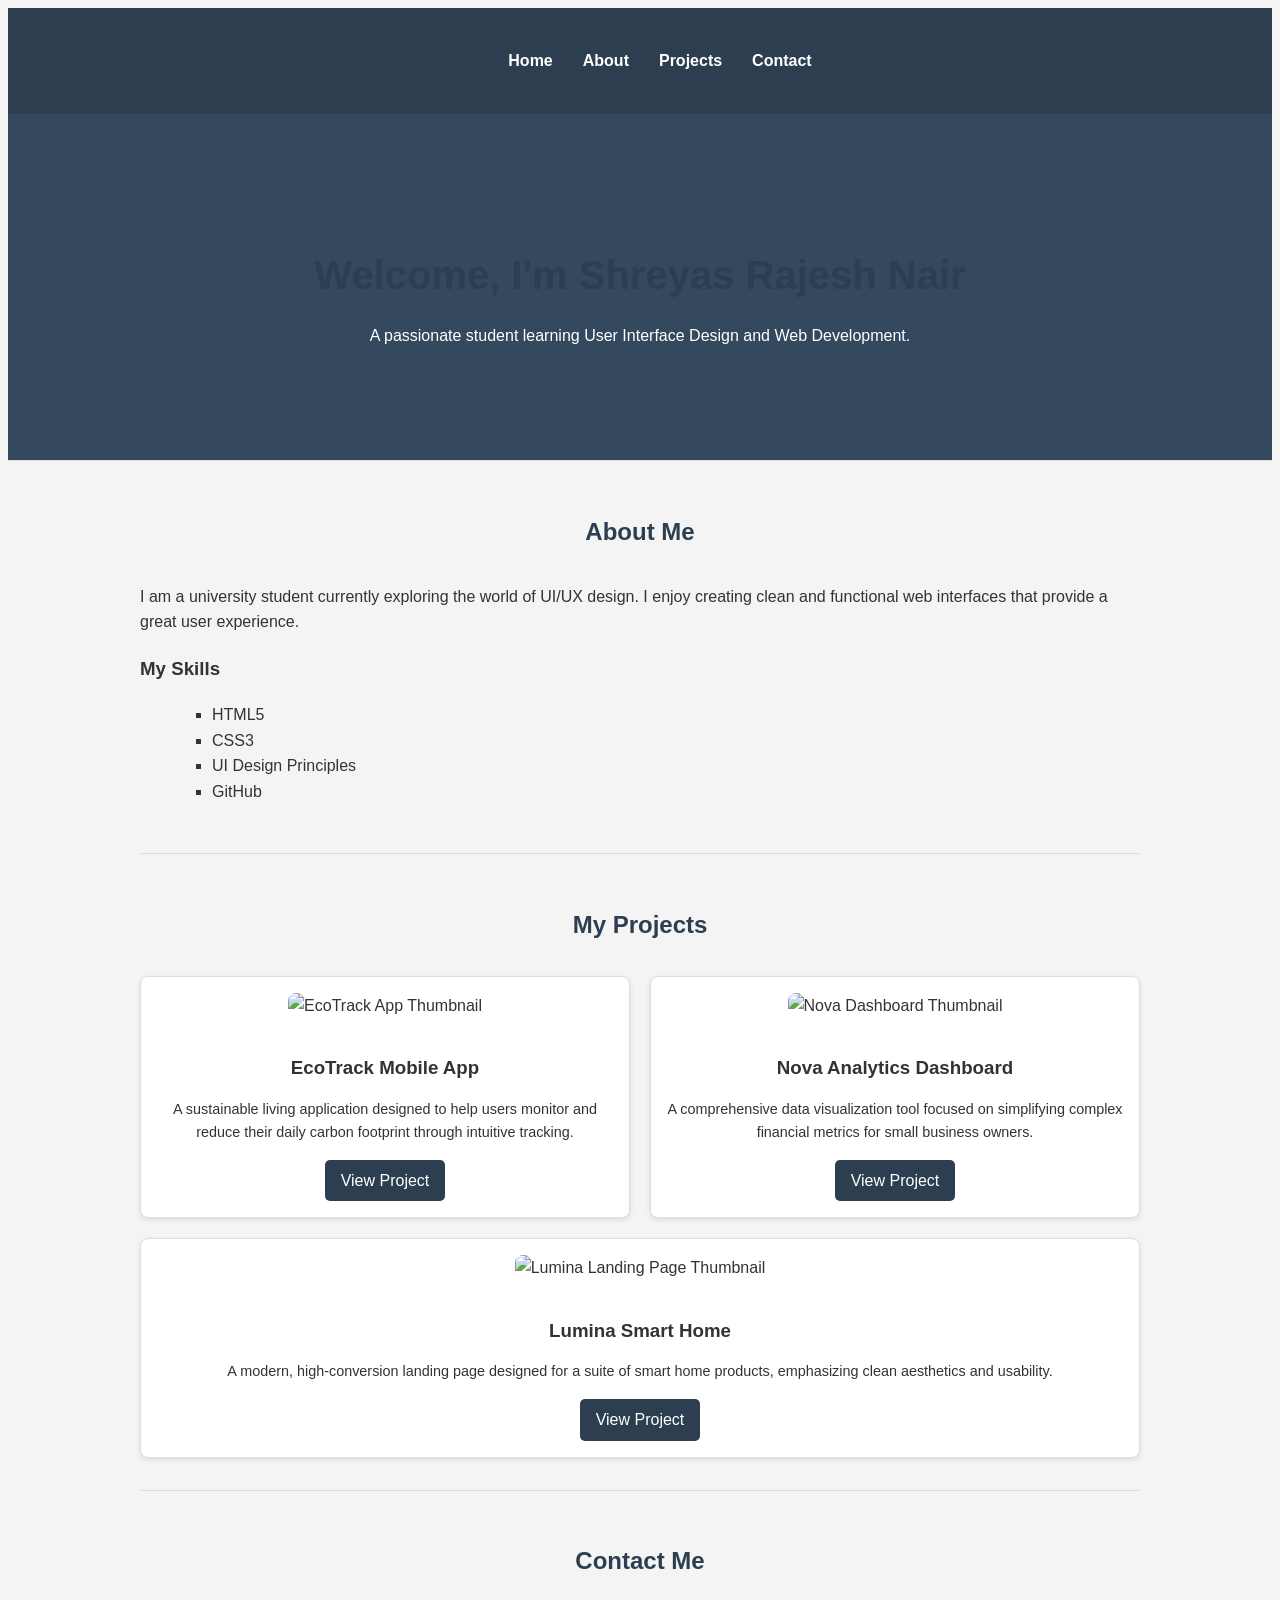
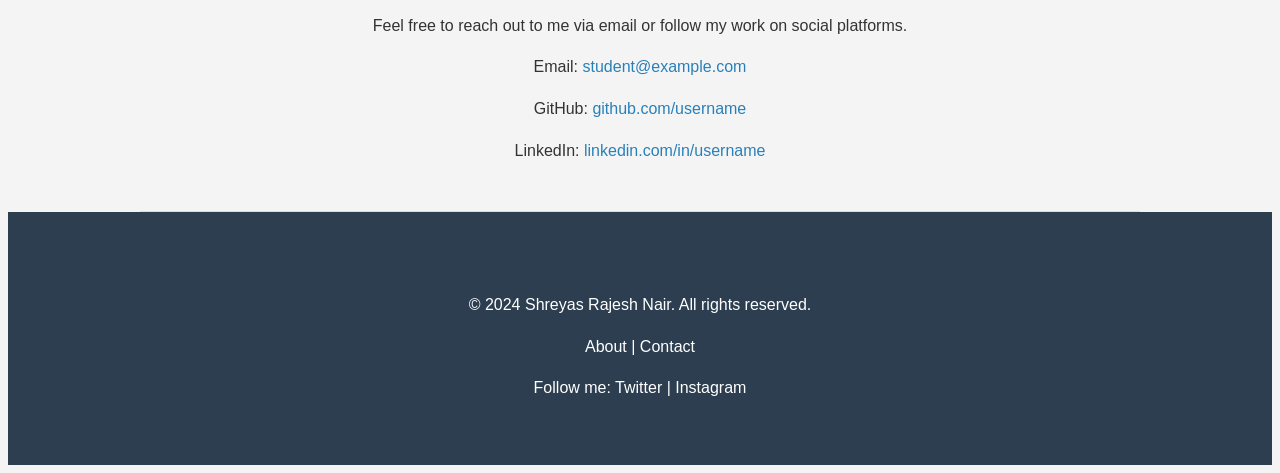
==== index.html @ 53d5df0e "Add files via upload" ====
<!DOCTYPE html>
<html lang="en">
<head>
    <meta charset="UTF-8">
    <meta name="viewport" content="width=device-width, initial-scale=1.0">
    <title>Student Portfolio | UI Design Project</title>
    <link rel="stylesheet" href="style.css">
</head>
<body>

    <header>
        <nav>
            <ul>
                <li><a href="#home">Home</a></li>
                <li><a href="#about">About</a></li>
                <li><a href="#projects">Projects</a></li>
                <li><a href="#contact">Contact</a></li>
            </ul>
        </nav>
    </header>

    <main>
        <section id="home" class="hero">
            <div class="container">
                <h2>Welcome, I'm Shreyas Rajesh Nair</h2>
                <p>A passionate student learning User Interface Design and Web Development.</p>
            </div>
        </section>

        <section id="about" class="container">
            <h2>About Me</h2>
            <p>I am a university student currently exploring the world of UI/UX design. I enjoy creating clean and functional web interfaces that provide a great user experience.</p>
            
            <h3>My Skills</h3>
            <ul class="skills-list">
                <li>HTML5</li>
                <li>CSS3</li>
                <li>UI Design Principles</li>
                <li>GitHub</li>
            </ul>
        </section>

        <section id="projects" class="container">
            <h2>My Projects</h2>
            <div class="projects-grid">
                <article class="project-card">
                    <img src="https://via.placeholder.com/300x200" alt="EcoTrack App Thumbnail" class="project-img">
                    <h3>EcoTrack Mobile App</h3>
                    <p>A sustainable living application designed to help users monitor and reduce their daily carbon footprint through intuitive tracking.</p>
                    <a href="#" class="btn">View Project</a>
                </article>

                <article class="project-card">
                    <img src="https://via.placeholder.com/300x200" alt="Nova Dashboard Thumbnail" class="project-img">
                    <h3>Nova Analytics Dashboard</h3>
                    <p>A comprehensive data visualization tool focused on simplifying complex financial metrics for small business owners.</p>
                    <a href="#" class="btn">View Project</a>
                </article>

                <article class="project-card">
                    <img src="https://via.placeholder.com/300x200" alt="Lumina Landing Page Thumbnail" class="project-img">
                    <h3>Lumina Smart Home</h3>
                    <p>A modern, high-conversion landing page designed for a suite of smart home products, emphasizing clean aesthetics and usability.</p>
                    <a href="#" class="btn">View Project</a>
                </article>
            </div>
        </section>

        <section id="contact" class="container">
            <h2>Contact Me</h2>
            <div class="contact-content">
                <p>Feel free to reach out to me via email or follow my work on social platforms.</p>
                <div class="contact-info">
                    <p>Email: <a href="mailto:student@example.com">student@example.com</a></p>
                    <p>GitHub: <a href="https://github.com" target="_blank">github.com/username</a></p>
                    <p>LinkedIn: <a href="https://linkedin.com" target="_blank">linkedin.com/in/username</a></p>
                </div>
            </div>
        </section>
    </main>

    <footer>
        <div class="container">
            <p>&copy; 2024 Shreyas Rajesh Nair. All rights reserved.</p>
            <div class="footer-links">
                <a href="#about">About</a> | 
                <a href="#contact">Contact</a>
            </div>
            <div>
                <span>Follow me: Twitter | Instagram </span>
            </div>
        </div>
    </footer>

</body>
</html>
---- style.css ----
body {
    font-family: 'Segoe UI', Tahoma, Geneva, Verdana, sans-serif;
    line-height: 1.6;
    color: #333;
    background-color: #f4f4f4;
}

.container {
    width: 90%;
    max-width: 1000px;
    margin: 0 auto;
    padding: 2rem 0;
}

header {
    background-color: #2c3e50;
    color: #fff;
    padding: 1.5rem 0;
    text-align: center;
}

nav ul {
    list-style: none;
    display: flex;
    justify-content: center;
}

nav ul li {
    margin: 0 15px;
}

nav ul li a {
    color: #fff;
    text-decoration: none;
    font-weight: bold;
}

nav ul li a:hover {
    text-decoration: underline;
}

.hero {
    background-color: #34495e;
    color: #fff;
    text-align: center;
    padding: 4rem 0;
}

.hero h2 {
    font-size: 2.5rem;
    margin-bottom: 1rem;
}


section {
    padding: 3rem 0;
    border-bottom: 1px solid #ddd;
}

section h2 {
    text-align: center;
    margin-bottom: 2rem;
    color: #2c3e50;
}

.skills-list {
    list-style: square;
    margin-left: 2rem;
}

.projects-grid {
    display: flex;
    flex-wrap: wrap;
    gap: 20px;
    justify-content: space-around;
}

.project-card {
    background-color: #fff;
    border: 1px solid #ddd;
    border-radius: 8px;
    padding: 1rem;
    flex: 1 1 300px;
    box-shadow: 0 2px 5px rgba(0,0,0,0.1);
    text-align: center;
}

.project-img {
    width: 100%;
    height: auto;
    border-radius: 8px;
    margin-bottom: 1rem;
}

.project-card h3 {
    margin-bottom: 0.5rem;
}

.project-card p {
    font-size: 0.9rem;
    margin-bottom: 1rem;
}


.btn {
    display: inline-block;
    padding: 0.5rem 1rem;
    background-color: #2c3e50;
    color: #fff;
    text-decoration: none;
    border-radius: 5px;
}

.btn:hover {
    background-color: #1a252f;
}

.contact-content {
    text-align: center;
    max-width: 600px;
    margin: 0 auto;
}

.contact-info a {
    color: #2980b9;
    text-decoration: none;
}

footer {
    background-color: #2c3e50;
    color: #fff;
    text-align: center;
    padding: 2rem 0;
}

.footer-links {
    margin: 1rem 0;
}

.footer-links a {
    color: #fff;
    text-decoration: none;
}

@media (max-width: 768px) {
    nav ul {
        flex-direction: column;
    }

    nav ul li {
        margin: 5px 0;
    }

    .project-card {
        flex: 1 1 100%;
    }

}
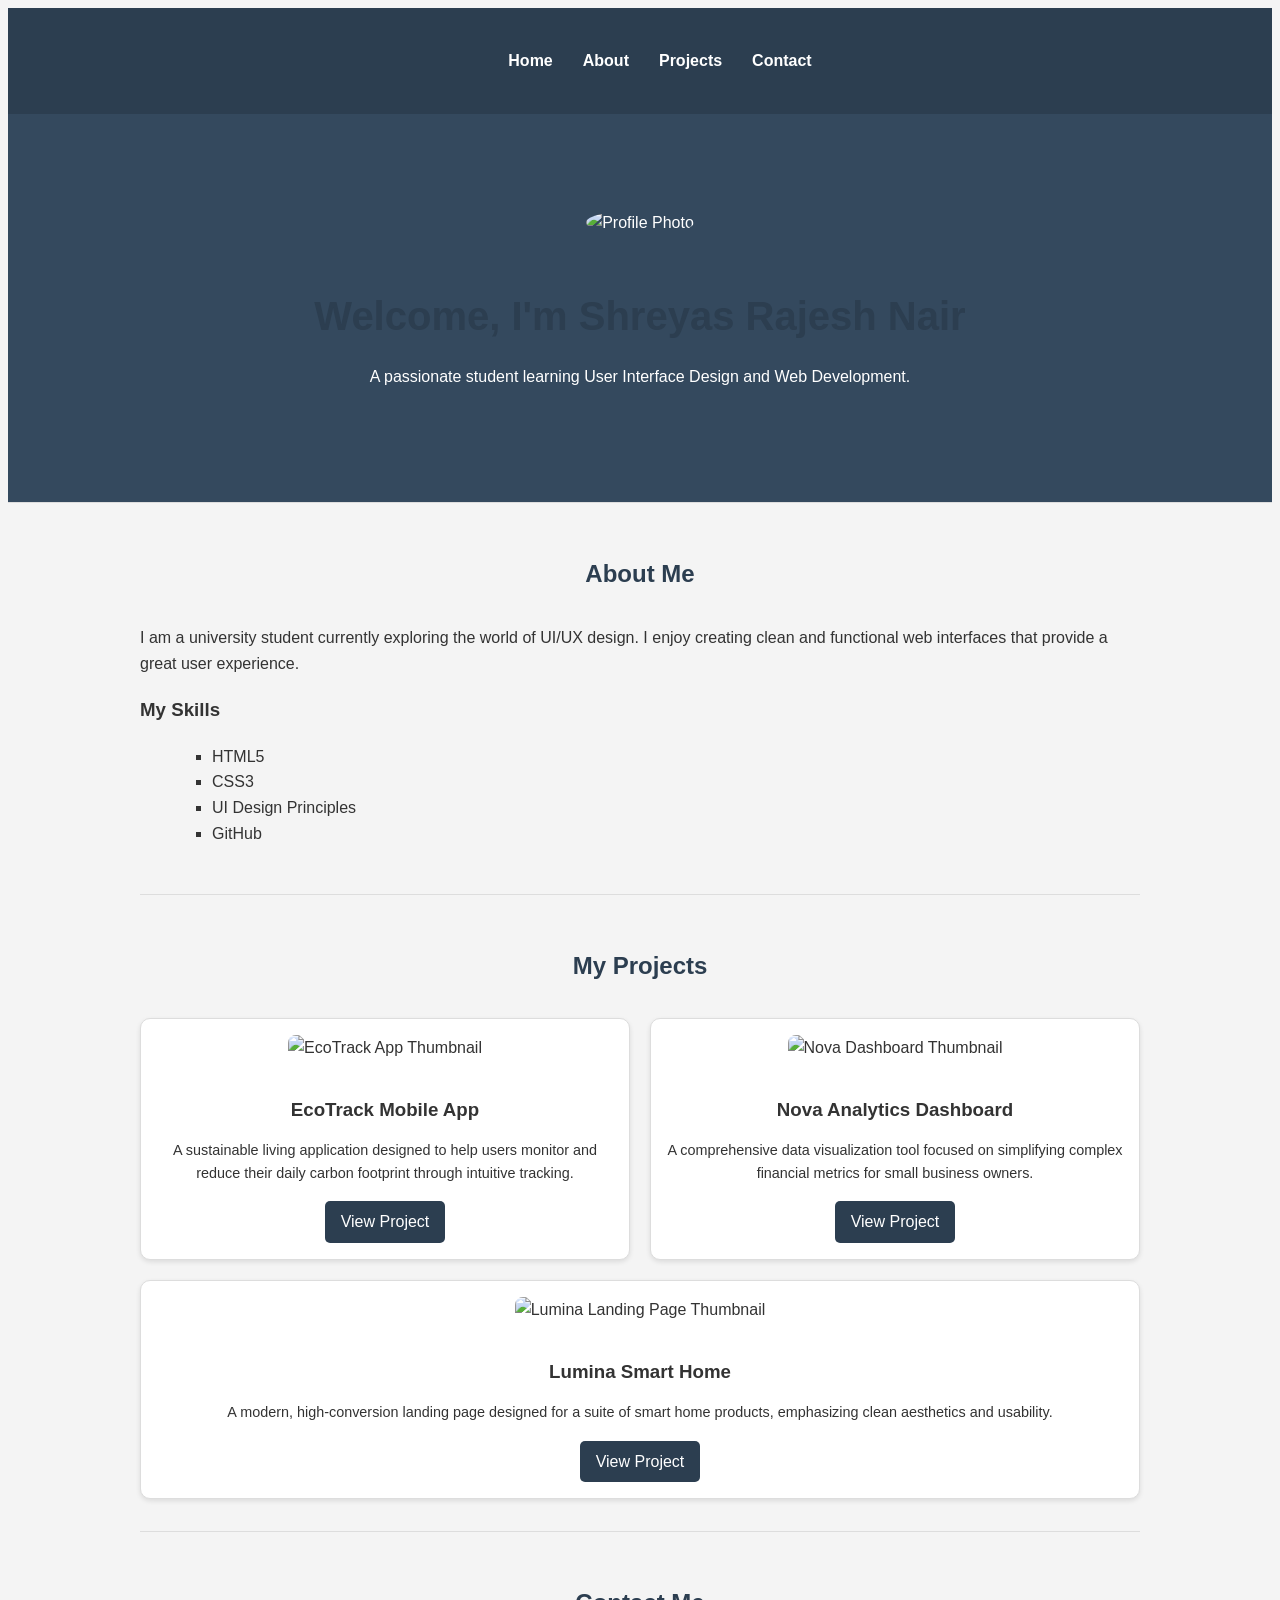
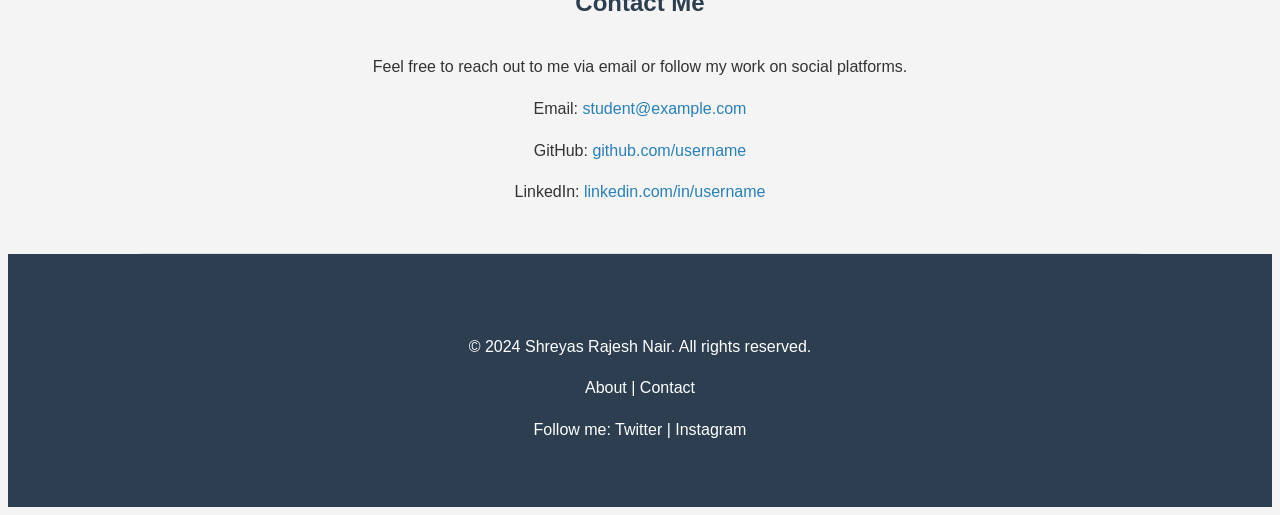
==== commit dd47061b: "Add files via upload" ====
--- a/index.html
+++ b/index.html
@@ -22,6 +22,7 @@
     <main>
         <section id="home" class="hero">
             <div class="container">
+                <img src="Resource/profile.png" alt="Profile Photo" class="profile-img">
                 <h2>Welcome, I'm Shreyas Rajesh Nair</h2>
                 <p>A passionate student learning User Interface Design and Web Development.</p>
             </div>
@@ -44,24 +45,24 @@
             <h2>My Projects</h2>
             <div class="projects-grid">
                 <article class="project-card">
-                    <img src="https://via.placeholder.com/300x200" alt="EcoTrack App Thumbnail" class="project-img">
+                    <img src="Resource/EcoTrack.png" alt="EcoTrack App Thumbnail" class="project-img">
                     <h3>EcoTrack Mobile App</h3>
                     <p>A sustainable living application designed to help users monitor and reduce their daily carbon footprint through intuitive tracking.</p>
-                    <a href="#" class="btn">View Project</a>
+                    <a href="ecotrack.html" class="btn">View Project</a>
                 </article>
 
                 <article class="project-card">
-                    <img src="https://via.placeholder.com/300x200" alt="Nova Dashboard Thumbnail" class="project-img">
+                    <img src="Resource/Nova.png" alt="Nova Dashboard Thumbnail" class="project-img">
                     <h3>Nova Analytics Dashboard</h3>
                     <p>A comprehensive data visualization tool focused on simplifying complex financial metrics for small business owners.</p>
-                    <a href="#" class="btn">View Project</a>
+                    <a href="nova.html" class="btn">View Project</a>
                 </article>
 
                 <article class="project-card">
-                    <img src="https://via.placeholder.com/300x200" alt="Lumina Landing Page Thumbnail" class="project-img">
+                    <img src="Resource/Lumina.png" alt="Lumina Landing Page Thumbnail" class="project-img">
                     <h3>Lumina Smart Home</h3>
                     <p>A modern, high-conversion landing page designed for a suite of smart home products, emphasizing clean aesthetics and usability.</p>
-                    <a href="#" class="btn">View Project</a>
+                    <a href="lumina.html" class="btn">View Project</a>
                 </article>
             </div>
         </section>
--- a/style.css
+++ b/style.css
@@ -17,6 +17,17 @@
     color: #fff;
     padding: 1.5rem 0;
     text-align: center;
+    position: sticky;
+    top: 0;
+    z-index: 1000;
+}
+
+.profile-img {
+    width: 120px;
+    height: 120px;
+    object-fit: cover;
+    border-radius: 50%;
+    margin-bottom: 1rem;
 }
 
 nav ul {
@@ -78,16 +89,23 @@
 .project-card {
     background-color: #fff;
     border: 1px solid #ddd;
-    border-radius: 8px;
+    border-radius: 10px;
     padding: 1rem;
     flex: 1 1 300px;
     box-shadow: 0 2px 5px rgba(0,0,0,0.1);
     text-align: center;
+    transition: transform 0.3s ease;
+}
+
+.project-card:hover {
+    transform: translateY(-5px);
 }
 
 .project-img {
     width: 100%;
-    height: auto;
+    max-height: 200px;
+    object-fit: contain;
+    background-color: #fff;
     border-radius: 8px;
     margin-bottom: 1rem;
 }
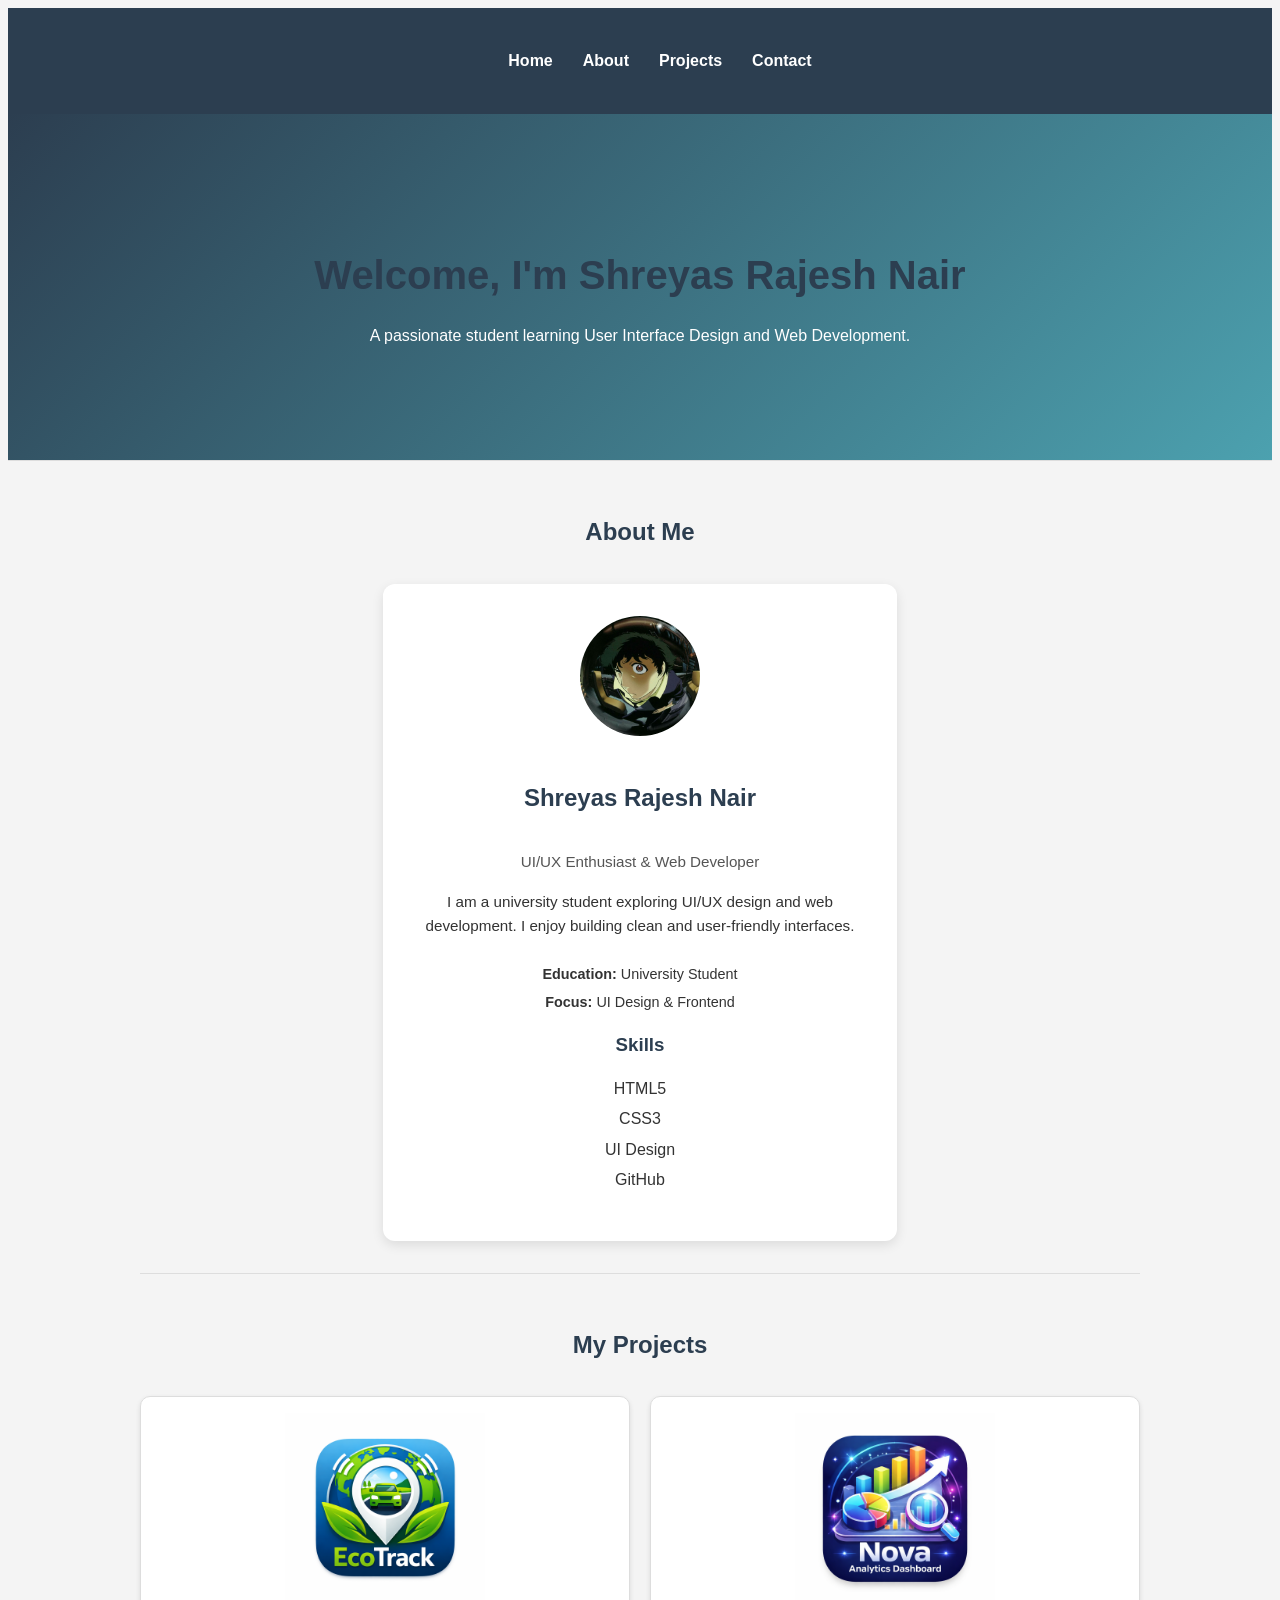
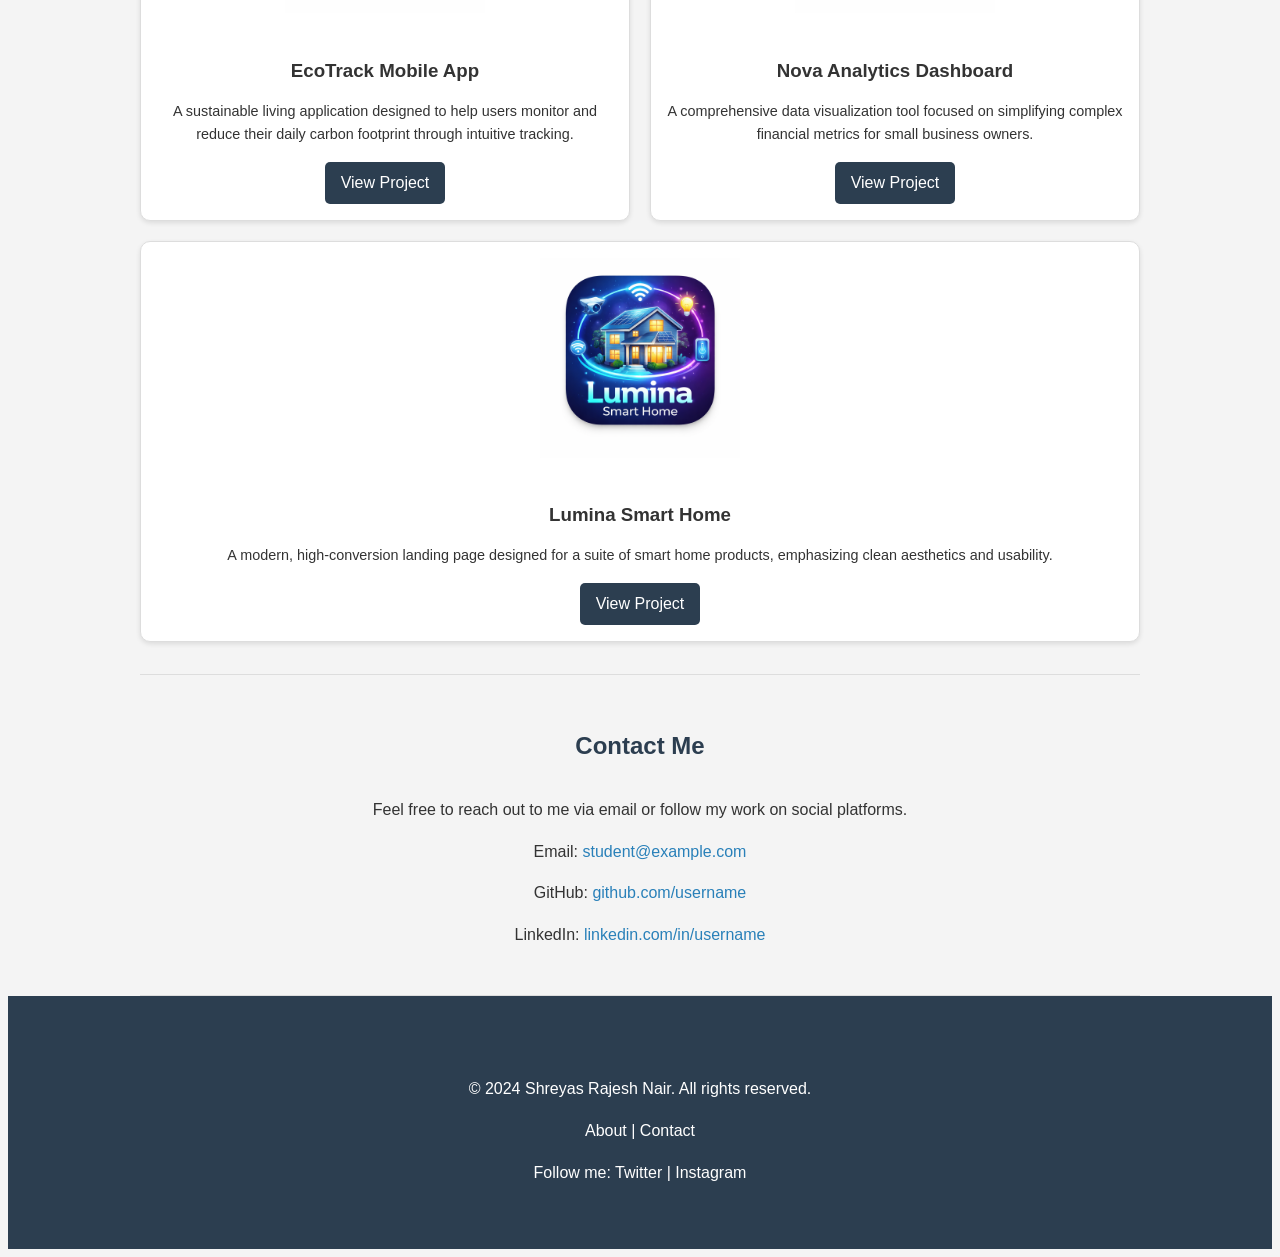
==== commit db846463: "commit" ====
--- a/index.html
+++ b/index.html
@@ -22,7 +22,6 @@
     <main>
         <section id="home" class="hero">
             <div class="container">
-                <img src="Resource/profile.png" alt="Profile Photo" class="profile-img">
                 <h2>Welcome, I'm Shreyas Rajesh Nair</h2>
                 <p>A passionate student learning User Interface Design and Web Development.</p>
             </div>
@@ -30,35 +29,50 @@
 
         <section id="about" class="container">
             <h2>About Me</h2>
-            <p>I am a university student currently exploring the world of UI/UX design. I enjoy creating clean and functional web interfaces that provide a great user experience.</p>
-            
-            <h3>My Skills</h3>
-            <ul class="skills-list">
-                <li>HTML5</li>
-                <li>CSS3</li>
-                <li>UI Design Principles</li>
-                <li>GitHub</li>
-            </ul>
+            <div class="about-card fade-in">
+                <img src="Resource/profile.png" class="profile-img" alt="Profile Photo">
+
+                <h2>Shreyas Rajesh Nair</h2>
+                <p class="about-role">UI/UX Enthusiast & Web Developer</p>
+
+                <p class="about-desc">
+                    I am a university student exploring UI/UX design and web development. 
+                    I enjoy building clean and user-friendly interfaces.
+                </p>
+
+                <div class="about-info">
+                    <p><strong>Education:</strong> University Student</p>
+                    <p><strong>Focus:</strong> UI Design & Frontend</p>
+                </div>
+
+                <h3>Skills</h3>
+                <ul class="skills-list">
+                    <li>HTML5</li>
+                    <li>CSS3</li>
+                    <li>UI Design</li>
+                    <li>GitHub</li>
+                </ul>
+            </div>
         </section>
 
         <section id="projects" class="container">
             <h2>My Projects</h2>
             <div class="projects-grid">
-                <article class="project-card">
+                <article class="project-card fade-in fade-delay-1">
                     <img src="Resource/EcoTrack.png" alt="EcoTrack App Thumbnail" class="project-img">
                     <h3>EcoTrack Mobile App</h3>
                     <p>A sustainable living application designed to help users monitor and reduce their daily carbon footprint through intuitive tracking.</p>
                     <a href="ecotrack.html" class="btn">View Project</a>
                 </article>
 
-                <article class="project-card">
+                <article class="project-card fade-in fade-delay-2">
                     <img src="Resource/Nova.png" alt="Nova Dashboard Thumbnail" class="project-img">
                     <h3>Nova Analytics Dashboard</h3>
                     <p>A comprehensive data visualization tool focused on simplifying complex financial metrics for small business owners.</p>
                     <a href="nova.html" class="btn">View Project</a>
                 </article>
 
-                <article class="project-card">
+                <article class="project-card fade-in fade-delay-3">
                     <img src="Resource/Lumina.png" alt="Lumina Landing Page Thumbnail" class="project-img">
                     <h3>Lumina Smart Home</h3>
                     <p>A modern, high-conversion landing page designed for a suite of smart home products, emphasizing clean aesthetics and usability.</p>
--- a/style.css
+++ b/style.css
@@ -1,3 +1,7 @@
+html {
+    scroll-behavior: smooth;
+}
+
 body {
     font-family: 'Segoe UI', Tahoma, Geneva, Verdana, sans-serif;
     line-height: 1.6;
@@ -17,9 +21,56 @@
     color: #fff;
     padding: 1.5rem 0;
     text-align: center;
-    position: sticky;
-    top: 0;
     z-index: 1000;
+}
+
+.project-header {
+    text-align: center;
+    margin-bottom: 2rem;
+    background-color: #2c3e50;
+    color: #fff;
+    padding: 2rem 0;
+}
+
+.project-header .project-img {
+    width: 120px;
+    margin-bottom: 1rem;
+    max-height: none;
+    background: transparent;
+}
+
+.project-container {
+    max-width: 700px;
+    margin: 2rem auto;
+    background: #fff;
+    padding: 2rem;
+    border-radius: 12px;
+    box-shadow: 0 4px 12px rgba(0,0,0,0.08);
+    text-align: left;
+}
+
+.project-intro {
+    margin-bottom: 1.5rem;
+    font-size: 1.1rem;
+    font-weight: 500;
+}
+
+.project-section {
+    margin-bottom: 1.5rem;
+}
+
+.project-section h3 {
+    margin-bottom: 0.5rem;
+    border-bottom: 2px solid #f4f4f4;
+    padding-bottom: 5px;
+}
+
+.project-section ul {
+    padding-left: 20px;
+}
+
+.project-section li {
+    margin-bottom: 5px;
 }
 
 .profile-img {
@@ -51,7 +102,7 @@
 }
 
 .hero {
-    background-color: #34495e;
+    background: linear-gradient(135deg, #2c3e50, #4ca1af);
     color: #fff;
     text-align: center;
     padding: 4rem 0;
@@ -62,10 +113,45 @@
     margin-bottom: 1rem;
 }
 
+.about-card {
+    background: #fff;
+    padding: 2rem;
+    border-radius: 12px;
+    max-width: 450px;
+    margin: 0 auto;
+    text-align: center;
+    box-shadow: 0 4px 12px rgba(0,0,0,0.1);
+}
+
+.about-card .profile-img {
+    margin-bottom: 1rem;
+}
+
+.about-role {
+    color: #555;
+    margin-bottom: 1rem;
+    font-size: 0.95rem;
+}
+
+.about-desc {
+    font-size: 0.95rem;
+    margin-bottom: 1.5rem;
+}
+
+.about-info p {
+    margin: 5px 0;
+    font-size: 0.9rem;
+}
+
+.about-card h3 {
+    margin: 1rem 0 0.5rem;
+    color: #2c3e50;
+}
 
 section {
     padding: 3rem 0;
     border-bottom: 1px solid #ddd;
+    scroll-margin-top: 80px;
 }
 
 section h2 {
@@ -75,8 +161,12 @@
 }
 
 .skills-list {
-    list-style: square;
-    margin-left: 2rem;
+    list-style: none;
+    padding: 0;
+}
+
+.skills-list li {
+    margin: 5px 0;
 }
 
 .projects-grid {
@@ -101,6 +191,24 @@
     transform: translateY(-5px);
 }
 
+/* Animations */
+.fade-in {
+    opacity: 0;
+    transform: translateY(20px);
+    animation: fadeUp 0.6s ease forwards;
+}
+
+@keyframes fadeUp {
+    to {
+        opacity: 1;
+        transform: translateY(0);
+    }
+}
+
+.fade-delay-1 { animation-delay: 0.2s; }
+.fade-delay-2 { animation-delay: 0.4s; }
+.fade-delay-3 { animation-delay: 0.6s; }
+
 .project-img {
     width: 100%;
     max-height: 200px;
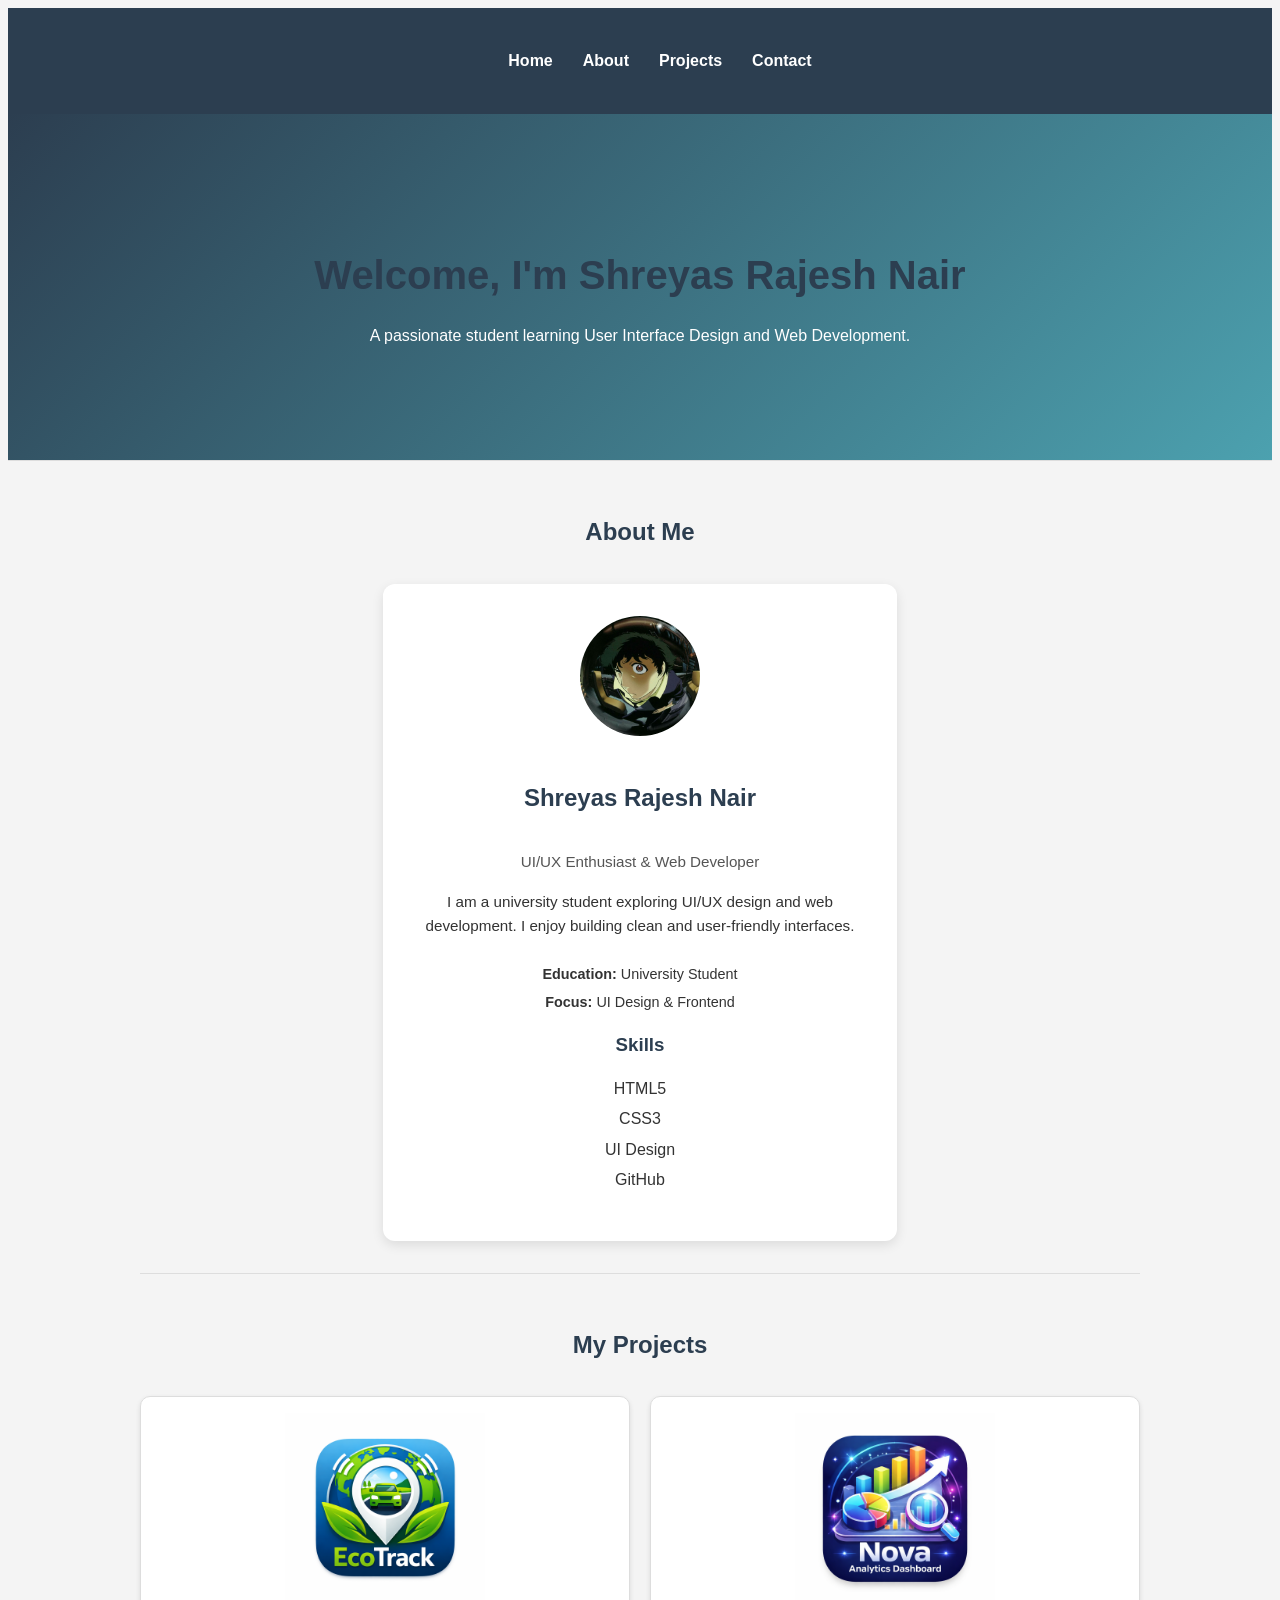
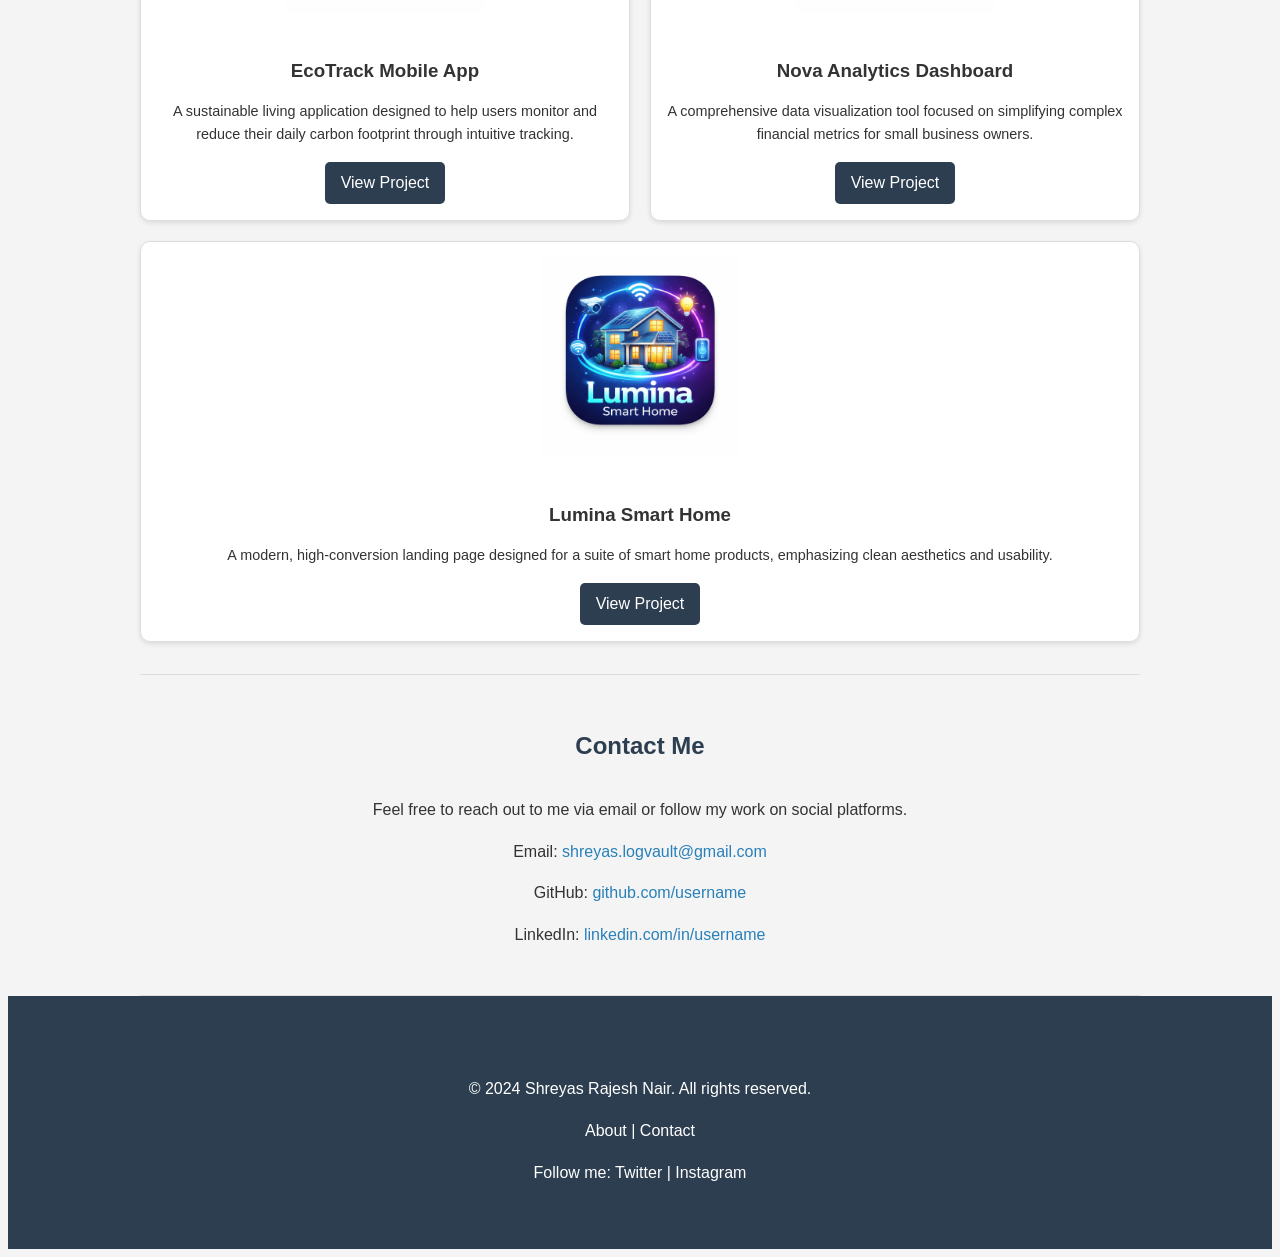
==== commit d442332d: "Add files via upload" ====
--- a/index.html
+++ b/index.html
@@ -86,7 +86,7 @@
             <div class="contact-content">
                 <p>Feel free to reach out to me via email or follow my work on social platforms.</p>
                 <div class="contact-info">
-                    <p>Email: <a href="mailto:student@example.com">student@example.com</a></p>
+                    <p>Email: <a href="mailto:student@example.com">shreyas.logvault@gmail.com</a></p>
                     <p>GitHub: <a href="https://github.com" target="_blank">github.com/username</a></p>
                     <p>LinkedIn: <a href="https://linkedin.com" target="_blank">linkedin.com/in/username</a></p>
                 </div>
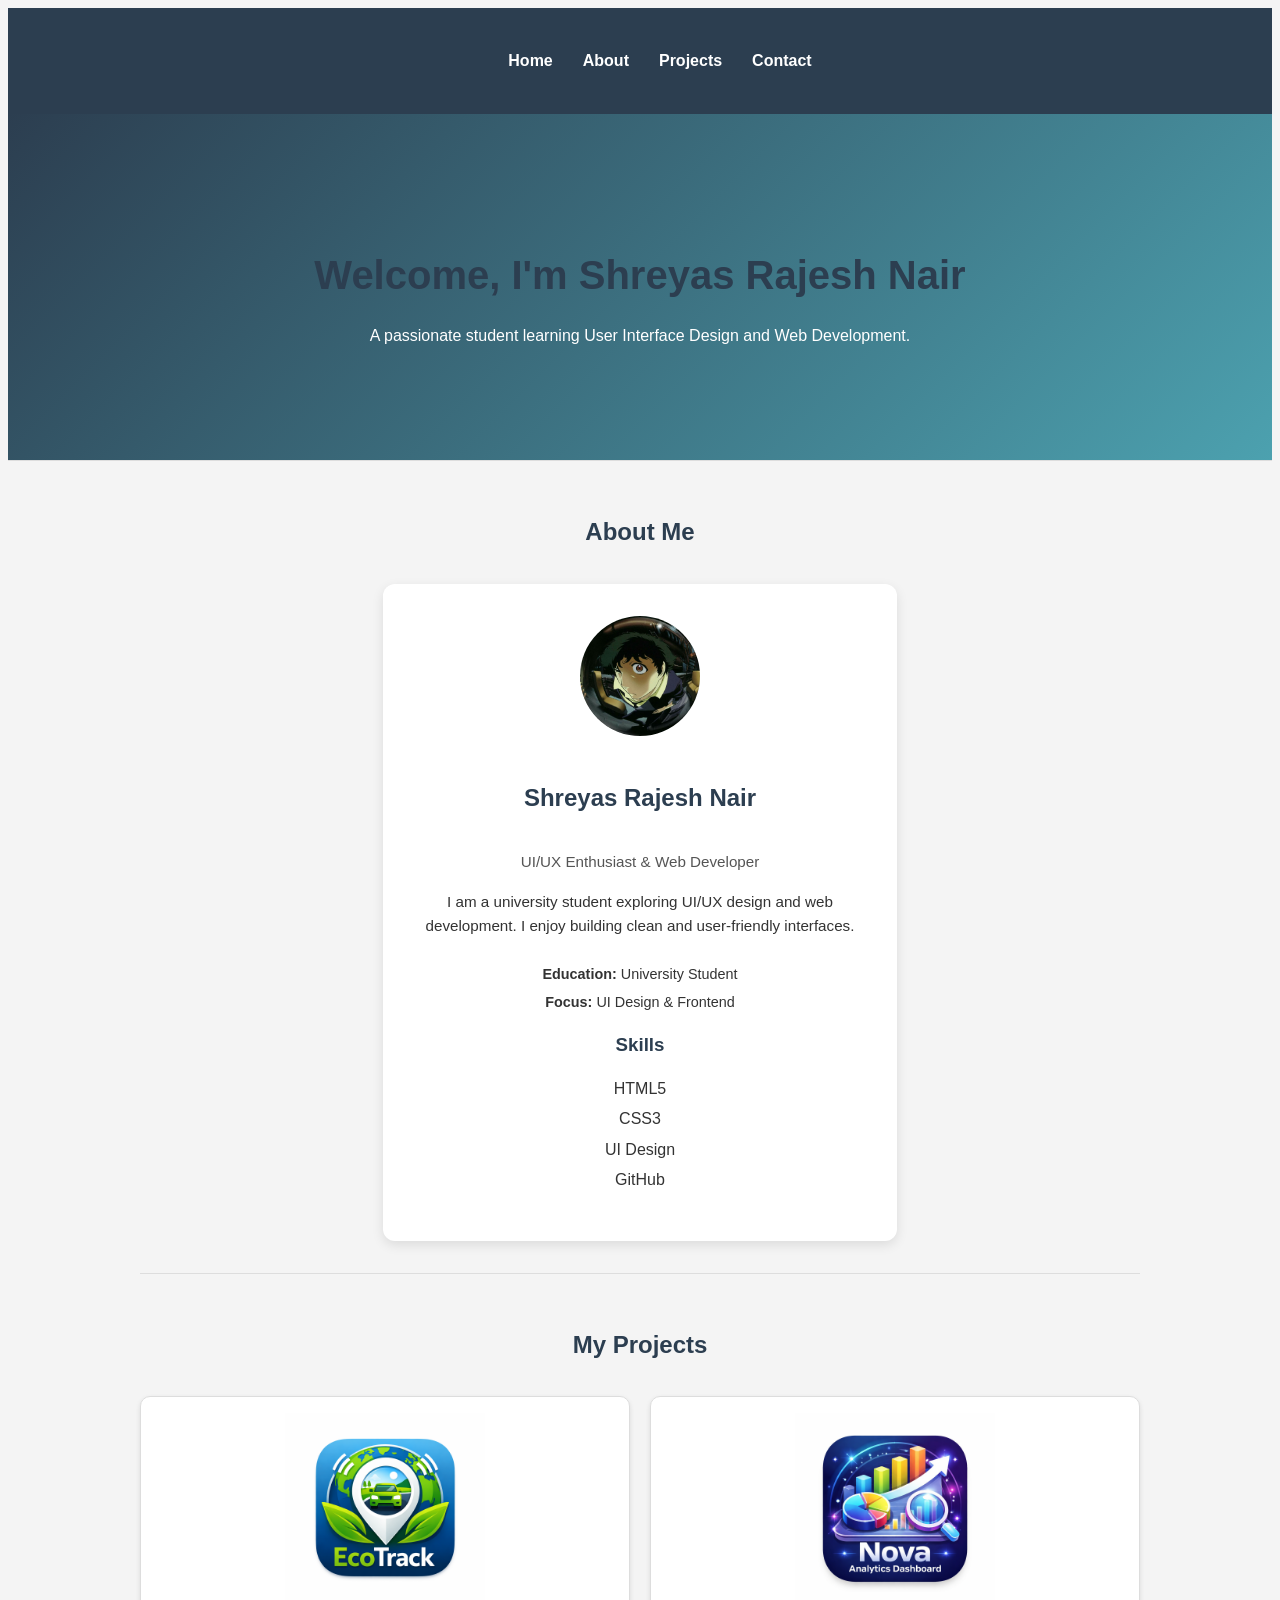
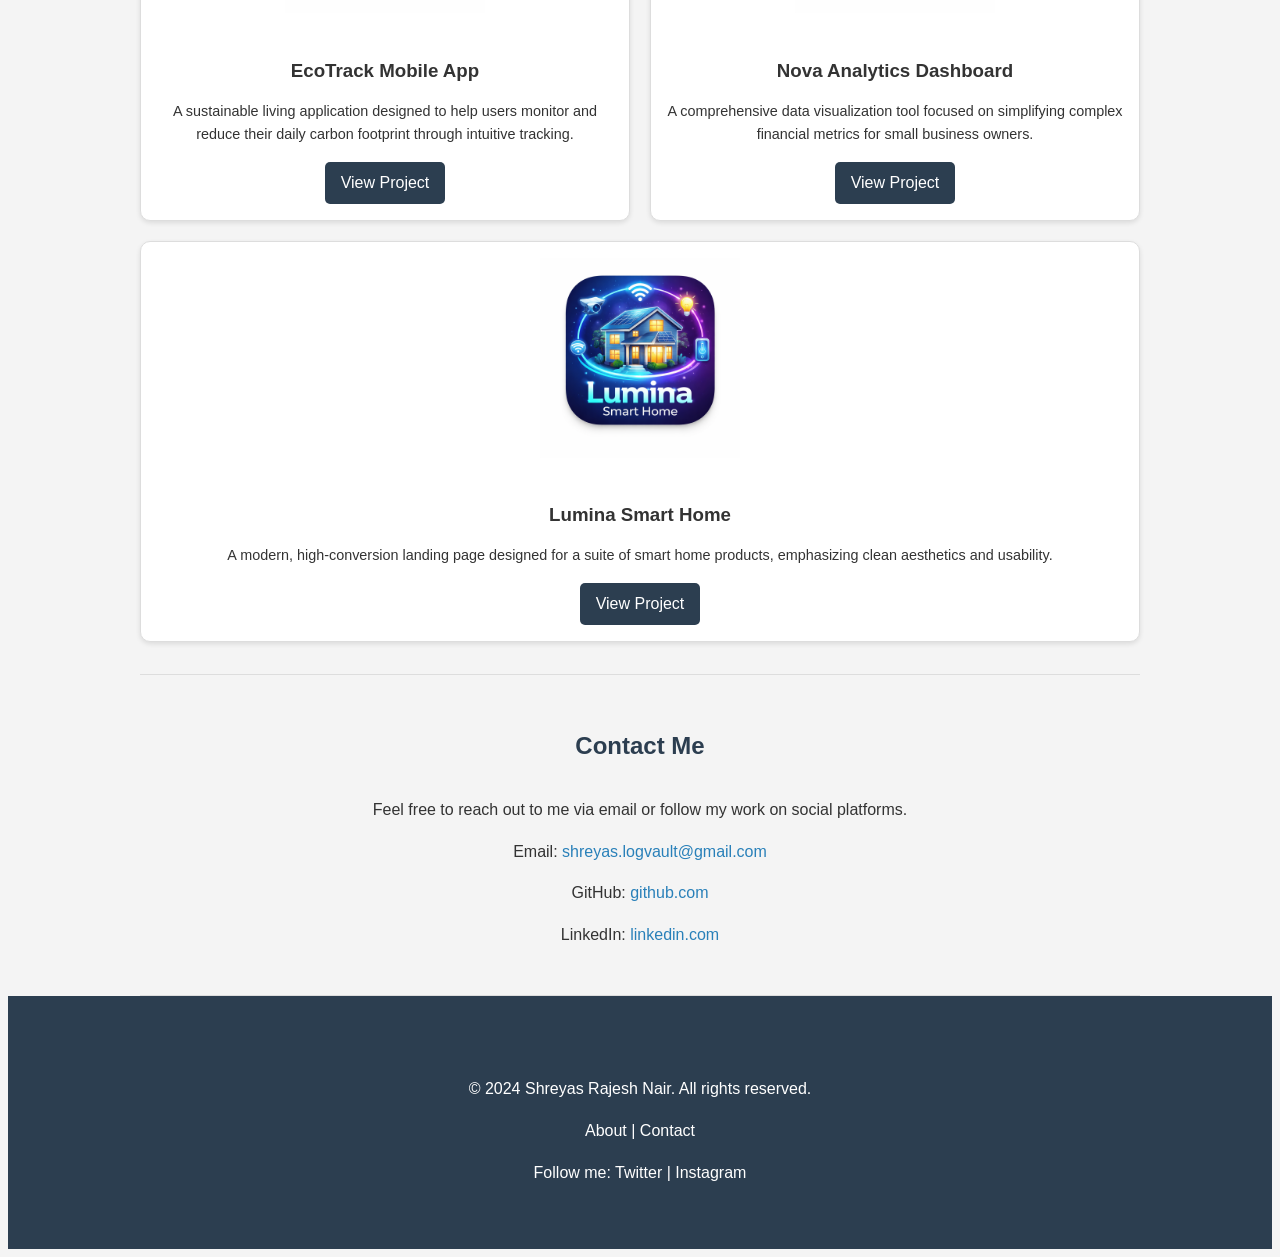
==== commit 3248062c: "Add files via upload" ====
--- a/index.html
+++ b/index.html
@@ -86,9 +86,9 @@
             <div class="contact-content">
                 <p>Feel free to reach out to me via email or follow my work on social platforms.</p>
                 <div class="contact-info">
-                    <p>Email: <a href="mailto:student@example.com">shreyas.logvault@gmail.com</a></p>
-                    <p>GitHub: <a href="https://github.com" target="_blank">github.com/username</a></p>
-                    <p>LinkedIn: <a href="https://linkedin.com" target="_blank">linkedin.com/in/username</a></p>
+                    <p>Email: <a href="mailto:shreyas.logvault@gmail.com">shreyas.logvault@gmail.com</a></p>
+                    <p>GitHub: <a href="https://github.com" target="_blank">github.com</a></p>
+                    <p>LinkedIn: <a href="https://linkedin.com" target="_blank">linkedin.com</a></p>
                 </div>
             </div>
         </section>
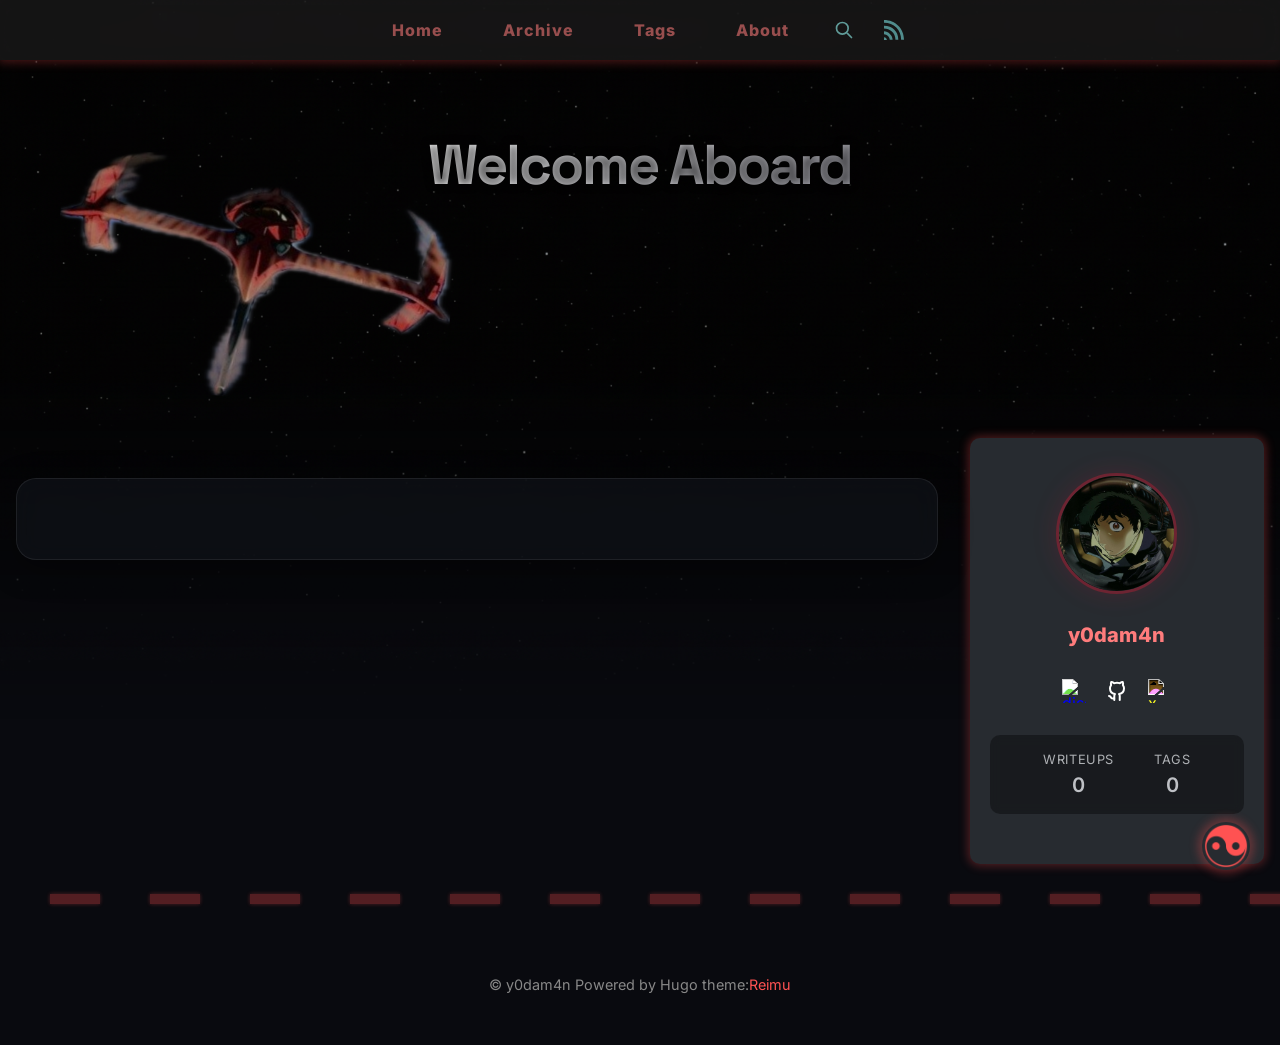
==== commit ecfebef9: "First Push" ====
--- a/index.html
+++ b/index.html
@@ -1,111 +1,1529 @@
-<!DOCTYPE html>
-<html lang="en">
-<head>
-    <meta charset="UTF-8">
-    <meta name="viewport" content="width=device-width, initial-scale=1.0">
-    <title>Student Portfolio | UI Design Project</title>
-    <link rel="stylesheet" href="style.css">
-</head>
-<body>
-
-    <header>
-        <nav>
-            <ul>
-                <li><a href="#home">Home</a></li>
-                <li><a href="#about">About</a></li>
-                <li><a href="#projects">Projects</a></li>
-                <li><a href="#contact">Contact</a></li>
-            </ul>
-        </nav>
-    </header>
-
-    <main>
-        <section id="home" class="hero">
-            <div class="container">
-                <h2>Welcome, I'm Shreyas Rajesh Nair</h2>
-                <p>A passionate student learning User Interface Design and Web Development.</p>
-            </div>
-        </section>
-
-        <section id="about" class="container">
-            <h2>About Me</h2>
-            <div class="about-card fade-in">
-                <img src="Resource/profile.png" class="profile-img" alt="Profile Photo">
-
-                <h2>Shreyas Rajesh Nair</h2>
-                <p class="about-role">UI/UX Enthusiast & Web Developer</p>
-
-                <p class="about-desc">
-                    I am a university student exploring UI/UX design and web development. 
-                    I enjoy building clean and user-friendly interfaces.
-                </p>
-
-                <div class="about-info">
-                    <p><strong>Education:</strong> University Student</p>
-                    <p><strong>Focus:</strong> UI Design & Frontend</p>
-                </div>
-
-                <h3>Skills</h3>
-                <ul class="skills-list">
-                    <li>HTML5</li>
-                    <li>CSS3</li>
-                    <li>UI Design</li>
-                    <li>GitHub</li>
-                </ul>
-            </div>
-        </section>
-
-        <section id="projects" class="container">
-            <h2>My Projects</h2>
-            <div class="projects-grid">
-                <article class="project-card fade-in fade-delay-1">
-                    <img src="Resource/EcoTrack.png" alt="EcoTrack App Thumbnail" class="project-img">
-                    <h3>EcoTrack Mobile App</h3>
-                    <p>A sustainable living application designed to help users monitor and reduce their daily carbon footprint through intuitive tracking.</p>
-                    <a href="ecotrack.html" class="btn">View Project</a>
-                </article>
-
-                <article class="project-card fade-in fade-delay-2">
-                    <img src="Resource/Nova.png" alt="Nova Dashboard Thumbnail" class="project-img">
-                    <h3>Nova Analytics Dashboard</h3>
-                    <p>A comprehensive data visualization tool focused on simplifying complex financial metrics for small business owners.</p>
-                    <a href="nova.html" class="btn">View Project</a>
-                </article>
-
-                <article class="project-card fade-in fade-delay-3">
-                    <img src="Resource/Lumina.png" alt="Lumina Landing Page Thumbnail" class="project-img">
-                    <h3>Lumina Smart Home</h3>
-                    <p>A modern, high-conversion landing page designed for a suite of smart home products, emphasizing clean aesthetics and usability.</p>
-                    <a href="lumina.html" class="btn">View Project</a>
-                </article>
-            </div>
-        </section>
-
-        <section id="contact" class="container">
-            <h2>Contact Me</h2>
-            <div class="contact-content">
-                <p>Feel free to reach out to me via email or follow my work on social platforms.</p>
-                <div class="contact-info">
-                    <p>Email: <a href="mailto:shreyas.logvault@gmail.com">shreyas.logvault@gmail.com</a></p>
-                    <p>GitHub: <a href="https://github.com" target="_blank">github.com</a></p>
-                    <p>LinkedIn: <a href="https://linkedin.com" target="_blank">linkedin.com</a></p>
-                </div>
-            </div>
-        </section>
-    </main>
-
-    <footer>
-        <div class="container">
-            <p>&copy; 2024 Shreyas Rajesh Nair. All rights reserved.</p>
-            <div class="footer-links">
-                <a href="#about">About</a> | 
-                <a href="#contact">Contact</a>
-            </div>
-            <div>
-                <span>Follow me: Twitter | Instagram </span>
-            </div>
+<!doctype html>
+<html
+  lang="en-US" 
+  data-theme-mode="true"
+>
+  <head>
+	<meta name="generator" content="Hugo 0.164.0"><script src="/livereload.js?mindelay=10&amp;v=2&amp;port=1313&amp;path=livereload" data-no-instant defer></script><meta charset="utf-8" />
+<meta
+  name="viewport"
+  content="width=device-width, initial-scale=1, shrink-to-fit=no"
+/><title>
+  y0dam4n&#39;s writeup
+</title>
+<meta name="description" content="CTF Player | Cryptography | Security Research"/><script>
+  window.siteConfig = JSON.parse("{\"anchor_icon\":null,\"base\":\"//localhost:1313/\",\"clipboard\":{\"copyright\":{\"count\":50,\"enable\":false,\"license_type\":\"by-nc-sa\"},\"fail\":\"Copy failed (ﾟ⊿ﾟ)ﾂ\",\"success\":\"Copy successfully (*^▽^*)\"},\"code_block\":{\"expand\":true},\"icon_font\":\"\",\"outdate\":{\"daysago\":180,\"enable\":false,\"message\":\"This article was last updated on {time}. Please note that the content may no longer be applicable.\"}}");
+</script>
+
+<link rel="preload" as="style" href="./vendor/@fortawesome/fontawesome-free@7.1.0/css/regular.min.css" onload="this.onload=null;this.rel='stylesheet'" />
+<noscript><link rel="stylesheet" href="./vendor/@fortawesome/fontawesome-free@7.1.0/css/regular.min.css" /></noscript>
+<link rel="preload" as="style" href="./vendor/@fortawesome/fontawesome-free@7.1.0/css/solid.min.css" onload="this.onload=null;this.rel='stylesheet'" />
+<noscript><link rel="stylesheet" href="./vendor/@fortawesome/fontawesome-free@7.1.0/css/solid.min.css" /></noscript>
+<link rel="preload" as="style" href="./vendor/@fortawesome/fontawesome-free@7.1.0/css/brands.min.css" onload="this.onload=null;this.rel='stylesheet'" />
+<link rel="preload" as="style" href="./vendor/@fortawesome/fontawesome-free@7.1.0/css/v5-font-face.min.css" onload="this.onload=null;this.rel='stylesheet'" />
+<link rel="preload" as="style" href="./vendor/@fortawesome/fontawesome-free@7.1.0/css/v4-font-face.min.css" onload="this.onload=null;this.rel='stylesheet'" />
+<link rel="stylesheet" href="./css/loader.css" /><meta property="og:type" content="website" />
+  <meta property="og:title" content="y0dam4n&#39;s writeup" />
+  <meta
+    property="og:description"
+    content="CTF Player | Cryptography | Security Research"
+  />
+  <meta property="og:url" content="//localhost:1313/" />
+  <meta
+    property="og:site_name"
+    content="y0dam4n&#39;s writeup"
+  />
+  <meta
+    property="og:image"
+    content="/"
+  />
+  <meta property="article:author" content="y0dam4n" />
+  <meta property="article:published_time" content="0001-01-01T00:00:00&#43;00:00" />
+  <meta property="article:modified_time" content="0001-01-01T00:00:00&#43;00:00" /><meta name="twitter:card" content="summary" />
+  <meta name="twitter:image" content="/" /><link rel="alternate" type="application/rss+xml" href="//localhost:1313/index.xml" title="y0dam4n's writeup">
+<link rel="shortcut icon" href="./favicon.ico">
+
+<link rel="preload" as="image" href="./images/banner.png" fetchpriority="high" /><link rel="stylesheet" href="./css/main.css" />
+<link rel="preload" as="style" href="./vendor/photoswipe@5.4.4/dist/photoswipe.css" onload="this.onload=null;this.rel='stylesheet'" />
+<link rel="preload" as="style" href="./vendor/katex@0.16.24/dist/katex.min.css" onload="this.onload=null;this.rel='stylesheet'" />
+    <link rel="preload" href="./css/fonts.css" as="style" onload="this.onload=null;this.rel='stylesheet'">
+    <noscript><link rel="stylesheet" href="./css/fonts.css"></noscript>
+    
+    
+    <link rel="preload" href="./pagefind/pagefind-ui.css" as="style" onload="this.onload=null;this.rel='stylesheet'">
+    <noscript><link rel="stylesheet" href="./pagefind/pagefind-ui.css"></noscript>
+    <script src="./pagefind/pagefind-ui.js" defer></script>
+    <style>
+       
+      .sidebar-top {
+        display: flex;
+        justify-content: center;
+        align-items: center;
+        overflow: hidden;
+      }
+      .sidebar-top .sidebar-top-taichi {
+        opacity: 1 !important;
+        transition: opacity 0.3s, transform 0.3s;
+      }
+      .sidebar-top .arrow-up,
+      .sidebar-top .arrow-down {
+        position: absolute;
+        width: 30px;
+        height: 30px;
+        opacity: 0 !important;  
+        transition: opacity 0.3s;
+        pointer-events: none;
+        background-size: contain;
+        background-repeat: no-repeat;
+        background-position: center;
+      }
+       
+      .sidebar-top .arrow-up:before,
+      .sidebar-top .arrow-down:before {
+        content: none !important;
+        display: none !important;
+      }
+      .sidebar-top .arrow-up {
+        background-image: url("/images/up.svg");
+      }
+      .sidebar-top .arrow-down {
+        background-image: url("/images/down.svg");
+      }
+      
+      .sidebar-top .sidebar-top-taichi {
+        opacity: 1 !important;
+        transition: opacity 0.3s, transform 0.3s;
+      }
+
+      .sidebar-top:hover .sidebar-top-taichi {
+        opacity: 0 !important;
+        transform: scale(1.1);
+      }
+      
+       
+      .sidebar-top[data-scroll-direction="top"]:hover .arrow-up {
+        opacity: 1 !important;
+      }
+      
+       
+      .sidebar-top[data-scroll-direction="bottom"]:hover .arrow-down {
+        opacity: 1 !important;
+      }
+
+       
+      .search-modal {
+        position: fixed;
+        top: 0;
+        left: 0;
+        width: 100%;
+        height: 100%;
+        z-index: 1001;
+        background: rgba(0, 0, 0, 0.85);
+        backdrop-filter: blur(8px);
+        display: flex;
+        justify-content: center;
+        align-items: flex-start;
+        padding-top: 10vh;
+        transition: all 0.3s ease;
+      }
+      .search-modal.hide {
+        opacity: 0;
+        visibility: hidden;
+        transform: scale(1.05);
+        pointer-events: none;
+      }
+      .search-modal:not(.hide) {
+        pointer-events: auto;
+        transform: scale(1);
+      }
+      .search-modal-content {
+        background: rgba(255, 255, 255, 0.02);
+        width: 90%;
+        max-width: 700px;
+        border: 1px solid rgba(255, 255, 255, 0.1);
+        border-left: 4px solid var(--red-1);
+        border-radius: 4px;
+        box-shadow: 0 20px 50px rgba(0, 0, 0, 0.5);
+        padding: 30px;
+        max-height: 80vh;
+        overflow-y: auto;
+        position: relative;
+        z-index: 1002;
+        backdrop-filter: blur(15px);
+      }
+      .search-modal-header {
+        display: flex;
+        justify-content: space-between;
+        align-items: center;
+        margin-bottom: 25px;
+        border-bottom: 1px solid rgba(255, 255, 255, 0.05);
+        padding-bottom: 15px;
+      }
+      .search-modal-title {
+        font-family: var(--code-families);
+        font-size: 0.8rem;
+        letter-spacing: 3px;
+        font-weight: 900;
+        color: var(--red-1);
+        text-transform: uppercase;
+      }
+
+      .search-modal-close {
+        font-size: 1.5rem;
+        cursor: pointer;
+        color: var(--grey-7);
+        line-height: 1;
+        transition: color 0.2s;
+      }
+      .search-modal-close:hover {
+        color: var(--red-1);
+      }
+      #pagefind-search {
+        --pagefind-ui-primary: var(--red-1);
+        --pagefind-ui-text: var(--color-default);
+        --pagefind-ui-background: transparent;
+        --pagefind-ui-border: rgba(255, 255, 255, 0.1);
+        --pagefind-ui-tag: var(--red-5);
+        pointer-events: auto;
+      }
+      #pagefind-search .pagefind-ui__search-input {
+        background: rgba(0, 0, 0, 0.3) !important;
+        border-radius: 4px !important;
+        font-family: var(--code-families) !important;
+        font-size: 1rem !important;
+      }
+      #pagefind-search .pagefind-ui__result-link {
+        color: var(--color-link) !important;
+        font-weight: 700 !important;
+      }
+      #pagefind-search .pagefind-ui__result-excerpt {
+        color: var(--grey-7) !important;
+        font-size: 0.9rem !important;
+      }
+    </style>
+  </head>
+  <body class="section- type-page page-home"><div id='loader' data-pagefind-ignore>
+    <div class="loading-left-bg loading-bg"></div>
+    <div class="loading-right-bg loading-bg"></div>
+    <div class="spinner-box">
+      <div class="loading-taichi rotate"><svg width="150" height="150" viewBox="0 0 1024 1024" class="icon" version="1.1" xmlns="https://www.w3.org/2000/svg" shape-rendering="geometricPrecision">
+            <path d="M303.5 432A80 80 0 0 1 291.5 592A80 80 0 0 1 303.5 432z" fill="var(--red-1, #ff5252)" />
+            <path d="M512 65A447 447 0 0 1 512 959L512 929A417 417 0 0 0 512 95A417 417 0 0 0 512 929L512 959A447 447 0 0 1 512 65z 
+          M512 95A417 417 0 0 1 929 512A208.5 208.5 0 0 1 720.5 720.5L720.5 592A80 80 0 0 0 720.5 432A80 80 0 0 0 720.5 592L720.5 720.5A208.5 208.5 0 0 1 512 512A208.5 208.5 0 0 0 303.5 303.5A208.5 208.5 0 0 0 95 512A417 417 0 0 1 512 95z" fill="var(--red-1, #ff5252)" />
+          </svg></div><div class="loading-word">Loading...</div>
+    </div>
+  </div>
+  </div>
+  <script>
+    var time = null;
+    var loaderEl = document.getElementById('loader');
+    var startLoading = () => {
+      time = Date.now();
+      loaderEl.classList.remove("loading");
+    }
+    var hideLoader = () => {
+      document.body.style.overflow = 'auto';
+      loader.classList.add('loading');
+    };
+
+    var endLoading = () => {
+      if (!time) {
+        hideLoader();
+      } else {
+        if (Date.now() - time > 500) {
+          time = null;
+          hideLoader();
+        } else {
+          setTimeout(endLoading, 500 - (Date.now() - time));
+          time = null;
+        }
+      }
+    }
+    window.addEventListener('DOMContentLoaded', endLoading);
+    loaderEl.addEventListener('click', endLoading);
+  </script><div id="copy-tooltip" data-pagefind-ignore></div>
+<div id="lang-tooltip" data-pagefind-ignore>
+This article does not have a corresponding language version
+</div>
+<div id="heatmap-tooltip" data-pagefind-ignore></div><div id="container">
+      <div id="wrap"><div id="header-nav" data-pagefind-ignore>
+  <nav id="main-nav" aria-label="Primary navigation"><a class="main-nav-link-wrap" href="./">
+        <span class="main-nav-link">Home</span>
+      </a><a class="main-nav-link-wrap" href="./archives/">
+        <span class="main-nav-link">Archive</span>
+      </a><a class="main-nav-link-wrap" href="./tags/">
+        <span class="main-nav-link">Tags</span>
+      </a><a class="main-nav-link-wrap" href="./about/">
+        <span class="main-nav-link">About</span>
+      </a><a id="main-nav-toggle" class="nav-icon" aria-label="Toggle navigation" role="button">
+      <img src="./images/menu.svg" alt="Menu" class="nav-icon-svg" width="20" height="20">
+    </a>
+  </nav>
+  <nav id="sub-nav" aria-label="Secondary navigation">
+    
+    <a id="pagefind-search-trigger" class="nav-icon" title="Search" aria-label="Search" role="button">
+      <img src="./images/search.svg" alt="Search" class="nav-icon-svg" width="20" height="20">
+    </a>
+
+    
+    <a id="nav-rss-link" class="nav-icon" href="./index.xml" title="" aria-label="" target="_blank">
+      <img src="./images/XML.svg" alt="RSS" class="nav-icon-svg" width="20" height="20">
+    </a>
+  </nav>
+
+
+</div>
+
+<header id="header" aria-label="Site header" data-pagefind-ignore><picture><img  fetchpriority="high" loading="eager" src="./images/banner.png" alt="y0dam4n&#39;s writeup">
+    </picture><div id="header-outer">
+    <div id="header-title"><span id="logo">
+            <h1 data-aos="slide-up">Welcome Aboard</h1>
+          </span><h2 id="subtitle-wrap" data-aos="slide-down"></h2></div>
+  </div>
+</header>
+
+<style>
+.nav-icon:before {
+  display: none !important;
+}
+.nav-icon-svg {
+  width: 20px;
+  height: 20px;
+  filter: var(--icon-filter, none);
+  transition: transform 0.2s;
+  display: block;
+}
+.nav-icon:hover .nav-icon-svg {
+  transform: scale(1.1);
+}
+ 
+[data-theme-mode="true"] {
+  --icon-filter: invert(1);
+}
+</style>
+<div id="content"
+          aria-label="Page content"
+          
+            
+            class="sidebar-right"
+           >
+          <aside id="sidebar" aria-label="Sidebar" data-pagefind-ignore><div class="sidebar-wrapper-container sticky"><div class="sidebar-wrapper">
+    <div
+      class="sidebar-wrap"
+      data-aos="fade-up"
+    ><div class="sidebar-author">
+  
+  <div class="avatar-ring-container">
+    <img
+      data-src="./images/reimu.png"
+      data-sizes="auto"
+      alt="y0dam4n"
+      class="lazyload cyber-avatar"
+    />
+  </div>
+
+  <div class="sidebar-author-name">y0dam4n</div>
+  
+  <div class="custom-sidebar-social">
+    <a href="https://discordapp.com/users/y0dam4n" target="_blank" class="custom-social-link" aria-label="Discord" rel="noopener nofollow noreferrer">
+      <img src="./images/discord.svg" alt="discord" class="custom-social-img">
+    </a><a href="https://github.com/Shreyas-Rajesh" target="_blank" class="custom-social-link" aria-label="GitHub" rel="noopener nofollow noreferrer">
+      <img src="./images/github.svg" alt="github" class="custom-social-img">
+    </a><a href="https://x.com/y0dam4n" target="_blank" class="custom-social-link" aria-label="X" rel="noopener nofollow noreferrer">
+      <img src="./images/X.svg" alt="x" class="custom-social-img">
+    </a></div>
+</div>
+
+<div class="sidebar-state">
+  <a class="sidebar-state-article" href="./archives/" aria-label="sidebar-state-post-link">
+    <div>Writeups</div><div class="sidebar-state-number">0</div>
+  </a>
+  <a class="sidebar-state-category" href="./tags/" aria-label="sidebar-state-tag-link">
+    <div>Tags</div>
+    <div class="sidebar-state-number">
+      0
+    </div>
+  </a>
+</div>
+
+<style>
+ 
+@media (max-width: 959px) {
+  .sidebar-nav {
+    margin: 20px 0;
+    padding: 10px 0;
+    border-top: 1px dashed rgba(255, 42, 75, 0.2);
+    display: block !important;
+    width: 100% !important;
+    box-sizing: border-box !important;
+  }
+
+  .sidebar-nav-title {
+    font-family: var(--font-code);
+    font-size: 0.7rem;
+    color: #6b7280;
+    letter-spacing: 2px;
+    margin-bottom: 15px;
+    padding-left: 5px;
+  }
+
+  .sidebar-nav-item {
+    display: flex;
+    align-items: center;
+    gap: 15px;
+    padding: 12px 15px;
+    margin-bottom: 8px;
+    background: rgba(255, 255, 255, 0.03);
+    border: 1px solid rgba(255, 255, 255, 0.05);
+    border-radius: 8px;
+    text-decoration: none;
+    transition: all 0.3s ease;
+    color: #e5e7eb !important;
+  }
+
+  .sidebar-nav-item i {
+    width: 20px;
+    text-align: center;
+    color: var(--color-accent);
+    font-size: 0.9rem;
+  }
+
+  .sidebar-nav-item span {
+    font-family: var(--font-heading);
+    font-size: 0.9rem;
+    font-weight: 700;
+    letter-spacing: 1px;
+  }
+
+  .sidebar-nav-item:hover {
+    background: rgba(255, 42, 75, 0.1);
+    border-color: rgba(255, 42, 75, 0.3);
+    transform: translateX(5px);
+  }
+}
+
+ 
+@media (min-width: 960px) {
+  .sidebar-nav {
+    display: none !important;
+  }
+}
+
+ 
+.sidebar-wrap {
+  padding: 30px 20px !important;
+  box-sizing: border-box !important;
+  display: flex !important;
+  flex-direction: column !important;
+  align-items: center !important;
+  justify-content: center !important;
+}
+
+ 
+.sidebar-author {
+  padding: 0 !important;
+  margin: 0 !important;
+  width: 100%;
+}
+
+ 
+.avatar-ring-container {
+  position: relative !important;
+  width: 130px !important;
+  height: 130px !important;
+  min-width: 130px !important;
+  min-height: 130px !important;
+  margin: 0 auto 15px auto !important;
+  display: flex !important;
+  justify-content: center !important;
+  align-items: center !important;
+  flex-shrink: 0 !important;
+}
+
+img.cyber-avatar {
+  display: block !important;
+  width: 115px !important;
+  height: 115px !important;
+  min-width: 115px !important;
+  min-height: 115px !important;
+  max-width: 115px !important;
+  max-height: 115px !important;
+  border-radius: 50% !important;
+  object-fit: cover !important;
+  z-index: 2 !important;
+  border: 3px solid rgba(255, 42, 75, 0.5) !important;
+  box-shadow: 0 0 25px rgba(255, 42, 75, 0.2) !important;
+  transition: all 0.3s ease !important;
+  flex-shrink: 0 !important;
+  aspect-ratio: 1 / 1 !important;
+}
+
+.avatar-ring-container:hover img.cyber-avatar {
+  transform: scale(1.05);
+  border-color: #ff2a4b;
+  box-shadow: 0 0 30px rgba(255, 42, 75, 0.4);
+}
+
+ 
+
+.custom-sidebar-social {
+  display: flex !important;
+  flex-direction: row !important;
+  justify-content: center !important;
+  align-items: center !important;
+  gap: 15px !important;
+  margin: 20px 0 !important;
+  width: 100% !important;
+  height: auto !important;
+  flex-wrap: nowrap !important;
+}
+
+.custom-social-link {
+  display: flex !important;
+  align-items: center !important;
+  justify-content: center !important;
+  transition: transform 0.2s ease !important;
+  text-decoration: none !important;
+  width: 28px !important;
+  height: 28px !important;
+}
+
+.custom-social-link:hover {
+  transform: translateY(-2px) !important;
+}
+
+.custom-social-img {
+  width: 24px !important;
+  height: 24px !important;
+  min-width: unset !important;
+  min-height: unset !important;
+  margin: 0 !important;
+  border-radius: 0 !important;
+  box-shadow: none !important;
+  background: transparent !important;
+  opacity: 1 !important;
+  display: block !important;
+  object-fit: contain !important;
+}
+
+ 
+[data-theme="dark"] .custom-social-img {
+  filter: brightness(1.3) !important;
+}
+
+ 
+[data-theme="dark"] .custom-social-img[alt="github"],
+[data-theme="dark"] .custom-social-img[alt="x"] {
+  filter: invert(1) brightness(2) !important;
+}
+
+.sidebar-state {
+  background: rgba(0,0,0,0.45) !important;
+  backdrop-filter: blur(4px) !important;
+  -webkit-backdrop-filter: blur(4px) !important;
+  margin: 10px 0 20px 0 !important;  
+  padding: 15px 0 !important;
+  border-radius: 10px !important;
+  width: 100% !important;
+  box-sizing: border-box !important;
+}
+
+.sidebar-state-article, .sidebar-state-category, .sidebar-state-tag {
+  border: none !important;
+}
+
+.sidebar-state-number {
+  color: #ff5c5c !important;
+  font-weight: 600 !important;
+}
+
+.sidebar-state div, .sidebar-state a {
+  color: #e5e7eb !important;
+}
+
+.sidebar-state div div:first-child, .sidebar-state a div:first-child {
+  opacity: 0.9 !important;
+  letter-spacing: 0.05em !important;
+  font-size: 0.8rem !important;
+  text-transform: uppercase !important;
+}
+</style>
+</div>
+  </div>
+  <div class="sidebar-widget"></div>
+
+  </div></aside>
+
+          <section id="main" aria-label="Main content"><style>
+  :root {
+    --font-heading: 'Space Grotesk', sans-serif;
+    --font-body: 'Inter', sans-serif;
+    --font-code: 'Fira Code', 'Cascadia Code', monospace;
+    
+    --color-bg-dark: #090a0f;
+    --color-glass: rgba(18, 20, 28, 0.6);
+    --color-glass-border: rgba(255, 255, 255, 0.08);
+    --color-accent: #ff2a4b;
+    --color-accent-glow: rgba(255, 42, 75, 0.4);
+    
+    --shadow-glass: 0 8px 32px 0 rgba(0, 0, 0, 0.37);
+  }
+
+  body {
+    font-family: var(--font-body);
+    background-color: var(--color-bg-dark);
+  }
+
+  h1, h2, h3, h4, h5, h6 {
+    font-family: var(--font-heading);
+  }
+
+   
+  .homepage-post-container {
+    background: var(--color-glass);
+    backdrop-filter: blur(12px);
+    -webkit-backdrop-filter: blur(12px);
+    border: 1px solid var(--color-glass-border);
+    border-radius: 20px;
+    padding: 40px;
+    margin: 40px 0;
+    box-shadow: var(--shadow-glass);
+  }
+  
+  .writeups-container {
+    display: flex;
+    flex-direction: column;
+    gap: 25px;
+  }
+  
+  .writeup-row {
+    display: flex;
+    background: rgba(255, 255, 255, 0.03);
+    border-radius: 16px;
+    overflow: hidden;
+    position: relative;
+    transition: all 0.4s cubic-bezier(0.25, 0.8, 0.25, 1);
+    border: 1px solid rgba(255, 255, 255, 0.05);
+    min-height: 220px;
+  }
+  
+  .writeup-row:hover {
+    transform: translateY(-5px) scale(1.01);
+    box-shadow: 0 15px 35px rgba(0, 0, 0, 0.4), 0 0 20px var(--color-accent-glow);
+    border-color: rgba(255, 42, 75, 0.5);
+    background: rgba(255, 255, 255, 0.06);
+  }
+  
+  .writeup-link-overlay {
+    position: absolute;
+    inset: 0;
+    z-index: 10;
+  }
+  
+  .writeup-row-left {
+    width: 300px;
+    flex-shrink: 0;
+    position: relative;
+    overflow: hidden;
+  }
+  
+  .writeup-row-cover {
+    width: 100%;
+    height: 100%;
+    object-fit: cover;
+    transition: transform 0.6s ease;
+  }
+  
+  .writeup-row:hover .writeup-row-cover {
+    transform: scale(1.08);
+  }
+  
+  .cover-gradient {
+    position: absolute;
+    inset: 0;
+    background: linear-gradient(90deg, transparent 0%, rgba(18, 20, 28, 0.2) 50%, rgba(18, 20, 28, 1) 100%);
+  }
+  
+  .writeup-row-right {
+    flex-grow: 1;
+    padding: 25px 35px;
+    display: flex;
+    flex-direction: column;
+    justify-content: center;
+    z-index: 2;
+  }
+  
+  .writeup-row-title {
+    font-family: var(--font-heading);
+    font-size: 1.8rem;
+    font-weight: 800;
+    margin: 8px 0 12px 0;
+    color: #fff;
+    letter-spacing: -0.5px;
+  }
+  
+  .meta-ctf {
+    color: var(--color-accent);
+    font-family: var(--font-code);
+    font-size: 0.8rem;
+    font-weight: 700;
+    letter-spacing: 1.5px;
+    text-transform: uppercase;
+  }
+
+  .badge {
+    padding: 4px 12px;
+    border-radius: 6px;
+    font-family: var(--font-code);
+    font-size: 0.75rem;
+    font-weight: 600;
+    display: inline-flex;
+    align-items: center;
+    gap: 6px;
+    text-transform: uppercase;
+    backdrop-filter: blur(4px);
+  }
+  
+  .badge-easy { background: rgba(16, 185, 129, 0.15); color: #34d399; border: 1px solid rgba(16, 185, 129, 0.3); }
+  .badge-medium { background: rgba(245, 158, 11, 0.15); color: #fbbf24; border: 1px solid rgba(245, 158, 11, 0.3); }
+  .badge-hard { background: rgba(239, 68, 68, 0.15); color: #f87171; border: 1px solid rgba(239, 68, 68, 0.3); }
+  .badge-points { background: rgba(255, 255, 255, 0.08); color: #e5e7eb; border: 1px solid rgba(255, 255, 255, 0.15); }
+
+  .writeup-row-stats {
+    display: flex;
+    gap: 12px;
+    margin-bottom: 12px;
+  }
+
+  .writeup-row-description {
+    color: #9ca3af;
+    font-size: 1rem;
+    line-height: 1.6;
+    display: -webkit-box;
+    -webkit-line-clamp: 2;
+    -webkit-box-orient: vertical;
+    overflow: hidden;
+  }
+  
+   
+  .cyber-tags-row {
+    display: flex;
+    flex-wrap: wrap;
+    gap: 8px;
+    margin-top: 15px;
+  }
+  
+  .cyber-tag-pill {
+    padding: 3px 10px;
+    background: rgba(255, 255, 255, 0.04);
+    border: 1px solid rgba(255, 255, 255, 0.1);
+    border-radius: 20px;
+    font-size: 0.75rem;
+    color: #9ca3af;
+    transition: all 0.2s;
+  }
+
+  .writeup-row:hover .cyber-tag-pill {
+    border-color: rgba(255, 255, 255, 0.2);
+  }
+
+   
+  body:not(.type-about) #header-title {
+    top: 42% !important;
+  }
+
+  #header-title h1 {
+    font-family: var(--font-heading);
+    font-size: 3.5rem;
+    font-weight: 900;
+    background: linear-gradient(135deg, #fff 0%, #a1a1aa 100%);
+    -webkit-background-clip: text;
+    -webkit-text-fill-color: transparent;
+    letter-spacing: -2px;
+    margin-bottom: 15px;
+    line-height: 1.25;
+    padding-bottom: 5px;
+  }
+
+  #subtitle-wrap #subtitle {
+    font-family: var(--font-code);
+    color: var(--color-accent) !important;
+    text-transform: uppercase;
+    letter-spacing: 3px;
+    font-size: 0.95rem;
+    font-weight: 700;
+  }
+  
+  @media (max-width: 768px) {
+     
+    .homepage-post-container {
+      padding: 20px 15px;
+      margin: 20px 0;
+      border-radius: 12px;
+    }
+    .writeup-row { 
+      flex-direction: column; 
+      min-height: auto;
+    }
+    .writeup-row-left { 
+      width: 100%; 
+      height: 180px; 
+    }
+    .writeup-row-right {
+      padding: 20px;
+    }
+    .writeup-row-title {
+      font-size: 1.4rem;
+    }
+    .cover-gradient { 
+      background: linear-gradient(180deg, transparent 0%, rgba(18, 20, 28, 0.4) 50%, rgba(18, 20, 28, 1) 100%); 
+    }
+    #header-title h1 { 
+      font-size: 2.2rem; 
+      letter-spacing: -1px;
+      margin-bottom: 10px !important;
+    }
+
+     
+    .cyber-main-title {
+      font-size: 2.0rem !important;
+      letter-spacing: -1px;
+      margin-top: -5px;
+      margin-bottom: 20px;
+    }
+    .cyber-intel-panel {
+      flex-direction: column;
+      padding: 20px;
+      gap: 25px;
+    }
+    .diagnostic-row {
+      gap: 20px;
+      justify-content: space-between;
+    }
+    .diag-value {
+      font-size: 1rem;
+    }
+
+    .panel-right {
+      display: grid;
+      grid-template-columns: 1fr 1fr;
+      gap: 15px;
+    }
+    .panel-right .gauge-item {
+      margin-bottom: 0;
+    }
+    .reward-value, .solves-value {
+      font-size: 1.1rem;
+    }
+    .writeup-page-nav {
+      grid-template-columns: 1fr;
+      gap: 15px;
+      margin-top: 50px;
+    }
+    .nav-box {
+      padding: 20px;
+    }
+    .nav-title {
+      font-size: 1.1rem;
+    }
+
+     
+    .mobile-archive-filter-wrap {
+      display: block !important;
+      background: var(--color-glass);
+      backdrop-filter: blur(12px);
+      -webkit-backdrop-filter: blur(12px);
+      border: 1px solid var(--color-glass-border);
+      border-radius: 12px;
+      padding: 15px;
+      margin-bottom: 30px;
+    }
+    .mobile-filter-header {
+      display: flex;
+      align-items: center;
+      gap: 10px;
+      margin-bottom: 15px;
+    }
+    .filter-status {
+      font-family: var(--font-code);
+      font-size: 0.65rem;
+      color: var(--color-accent);
+      letter-spacing: 1.5px;
+      font-weight: 800;
+    }
+    .mobile-filter-grid {
+      display: grid;
+      grid-template-columns: 1fr 1fr;
+      gap: 10px;
+      margin-bottom: 12px;
+    }
+    .cyber-select-sm {
+      width: 100%;
+      background: rgba(0, 0, 0, 0.4);
+      border: 1px solid rgba(255, 255, 255, 0.1);
+      color: #fff;
+      padding: 8px 10px;
+      border-radius: 4px;
+      font-family: var(--font-code);
+      font-size: 0.75rem;
+    }
+    .mobile-difficulty-row {
+      display: grid;
+      grid-template-columns: repeat(3, 1fr);
+      gap: 8px;
+    }
+    .diff-btn-sm {
+      background: rgba(255, 255, 255, 0.05);
+      border: 1px solid rgba(255, 255, 255, 0.1);
+      color: #9ca3af;
+      padding: 8px 0;
+      border-radius: 4px;
+      font-family: var(--font-code);
+      font-size: 0.7rem;
+      font-weight: bold;
+      transition: all 0.3s;
+    }
+    .diff-btn-sm.active {
+      background: var(--color-accent);
+      color: #fff;
+      border-color: var(--color-accent);
+      box-shadow: 0 0 10px var(--color-accent-glow);
+    }
+    .archive-year-wrap {
+      margin-bottom: 20px !important;
+    }
+    .archive-year {
+      font-size: 1.8rem !important;
+    }
+
+     
+    .tag-nodes-container {
+      gap: 12px;
+      padding: 0 10px;
+    }
+    .frequency-node {
+      min-width: calc(50% - 12px);
+      padding: 12px;
+    }
+    .node-name {
+      font-size: 0.9rem;
+    }
+    .tags-writeups-grid {
+      grid-template-columns: 1fr;  
+      gap: 20px;
+      padding: 0 10px 40px 10px;
+    }
+    .tags-writeups-grid .writeup-row {
+      min-height: auto;
+    }
+    .tags-writeups-grid .writeup-row-left {
+      height: 160px;
+    }
+    .terminal-standby {
+      margin: 20px 10px;
+      padding: 40px 15px;
+    }
+  }
+
+   
+  .mobile-archive-filter-wrap {
+    display: none;
+  }
+
+  .article-inner {
+    padding: 1.2rem 2rem !important;
+  }
+
+   
+  .cyber-main-title {
+    font-family: var(--font-heading);
+    font-size: 2.8rem;
+    font-weight: 900;
+    color: #fff;
+    letter-spacing: -1.5px;
+    line-height: 1.25;
+    padding-bottom: 5px;
+    margin-top: -10px;
+    margin-bottom: 25px;
+  }
+  
+  .about-main-title {
+    font-family: var(--font-heading);
+    font-size: 5.5rem !important;
+    font-weight: 900 !important;
+    color: #fff;
+    letter-spacing: -2.5px;
+    line-height: 1.25;
+    padding-bottom: 15px;
+  }
+  
+  .cyber-intel-panel {
+    display: flex;
+    background: var(--color-glass);
+    border: 1px solid var(--color-glass-border);
+    border-radius: 16px;
+    padding: 30px;
+    gap: 40px;
+    backdrop-filter: blur(10px);
+    box-shadow: var(--shadow-glass);
+  }
+
+  .diagnostic-row {
+    display: flex;
+    gap: 30px;
+    margin-bottom: 25px;
+    padding-bottom: 15px;
+    border-bottom: 1px dashed rgba(255, 255, 255, 0.1);
+  }
+
+  .diag-label {
+    font-size: 0.7rem;
+    font-family: var(--font-code);
+    color: #6b7280;
+    letter-spacing: 1px;
+    text-transform: uppercase;
+  }
+
+  .diag-value {
+    font-weight: 700;
+    font-size: 1.2rem;
+    color: #f3f4f6;
+    font-family: var(--font-heading);
+  }
+
+  .terminal-cursor {
+    display: inline-block;
+    width: 10px;
+    height: 18px;
+    background: var(--color-accent);
+    animation: blink 1s infinite;
+    vertical-align: middle;
+  }
+
+  @keyframes blink { 0%, 49% { opacity: 1; } 50%, 100% { opacity: 0; } }
+
+  .gauge-item {
+    margin-bottom: 15px;
+  }
+
+  .cyber-gauge {
+    display: flex;
+    align-items: center;
+    gap: 5px;
+    margin-top: 5px;
+  }
+
+  .gauge-pip {
+    width: 20px;
+    height: 8px;
+    background: rgba(255, 255, 255, 0.1);
+    border-radius: 2px;
+  }
+
+  .spec-easy .p1 { background: #00ffa0; box-shadow: 0 0 10px rgba(0, 255, 160, 0.2); }
+  .spec-medium .p1, .spec-medium .p2 { background: #ffc800; box-shadow: 0 0 10px rgba(255, 200, 0, 0.2); }
+  .spec-hard .p1, .spec-hard .p2, .spec-hard .p3 { background: #ff5050; box-shadow: 0 0 10px rgba(255, 80, 80, 0.2); }
+
+  .gauge-text {
+    margin-left: 10px;
+    font-weight: 700;
+    font-size: 0.8rem;
+    color: #f3f4f6;
+    font-family: var(--font-code);
+  }
+
+  .reward-value, .solves-value {
+    display: flex;
+    align-items: center;
+    gap: 10px;
+    font-size: 1.4rem;
+    font-weight: 800;
+    margin-top: 5px;
+    color: #f3f4f6;
+  }
+  .reward-value i { color: #ffc800; }
+  .solves-value i { color: var(--color-accent); }
+
+  .diff-btn {
+    background: rgba(255, 255, 255, 0.03);
+    border: 1px solid rgba(255, 255, 255, 0.1);
+    color: #9ca3af;
+    padding: 8px 16px;
+    border-radius: 4px;
+    font-family: var(--font-code);
+    font-size: 0.8rem;
+    cursor: pointer;
+    transition: all 0.3s;
+    font-weight: bold;
+    backdrop-filter: blur(4px);
+  }
+
+  .diff-btn:hover {
+    border-color: var(--color-accent);
+    color: var(--color-accent);
+  }
+
+  .diff-btn.active {
+    background: var(--color-accent);
+    border-color: var(--color-accent);
+    color: white;
+    box-shadow: 0 0 15px rgba(255, 42, 75, 0.4);
+  }
+
+  .writeup-page-nav {
+    display: grid;
+    grid-template-columns: 1fr 1fr;
+    gap: 30px;
+    margin-top: 80px;
+  }
+  
+  .nav-box {
+    background: rgba(255, 255, 255, 0.02);
+    padding: 30px;
+    border-radius: 12px;
+    text-decoration: none;
+    border: 1px solid rgba(255, 255, 255, 0.05);
+    transition: all 0.3s;
+    backdrop-filter: blur(5px);
+  }
+  
+  .nav-box:hover {
+    background: rgba(255, 255, 255, 0.05);
+    border-color: var(--color-accent);
+    transform: translateY(-3px);
+  }
+  
+  .nav-label {
+    font-family: var(--font-code);
+    font-size: 0.75rem;
+    color: #6b7280;
+    text-transform: uppercase;
+    letter-spacing: 1.5px;
+    margin-bottom: 8px;
+    display: block;
+  }
+  
+  .nav-title {
+    font-family: var(--font-heading);
+    font-size: 1.4rem;
+    font-weight: 800;
+    color: #e5e7eb;
+  }
+  
+  .nav-box:hover .nav-title {
+    color: var(--color-accent);
+  }
+
+   
+  .segmented-bar {
+    position: fixed;
+    top: 0;
+    left: 0;
+    width: 100%;
+    height: 4px;
+    z-index: 100001;
+    display: flex;
+    gap: 4px;
+    padding: 0 4px;
+    background: rgba(0, 0, 0, 0.3);
+    pointer-events: none;
+    visibility: visible !important;
+    opacity: 1 !important;
+  }
+
+   
+  body.section-.page-home .segmented-bar {
+    display: none;
+  }
+
+  .bar-pip {
+    flex: 1;
+    height: 100%;
+    background: rgba(255, 255, 255, 0.05);
+    transition: all 0.2s ease;
+  }
+
+  .bar-pip.active {
+    background: var(--color-accent);
+    box-shadow: 0 0 10px var(--color-accent-glow);
+  }
+
+   
+  .terminal-standby {
+    background: var(--color-glass);
+    backdrop-filter: blur(10px);
+    -webkit-backdrop-filter: blur(10px);
+    border: 1px dashed rgba(255, 42, 75, 0.4);
+    border-radius: 16px;
+    padding: 60px 20px;
+    text-align: center;
+    box-shadow: inset 0 0 20px rgba(0, 0, 0, 0.5);
+    margin-top: 20px;
+  }
+
+  .terminal-content {
+    display: flex;
+    flex-direction: column;
+    align-items: center;
+    gap: 15px;
+  }
+
+  .terminal-icon {
+    font-size: 3rem;
+    color: var(--color-accent);
+    margin-bottom: 5px;
+    filter: drop-shadow(0 0 10px var(--color-accent-glow));
+  }
+
+  @media (max-width: 768px) {
+    .segmented-bar { 
+      height: 3px; 
+      gap: 2px; 
+      top: 0;  
+    }
+  }
+</style><div class="homepage-post-container" data-aos="fade-up">
+    <div class="writeups-container" data-pagefind-ignore></div>
+
+  </div>
+
+  <style>
+  </style>
+</section>
+        </div><footer id="footer" aria-label="Site footer" data-pagefind-ignore>
+  <div style="width: 100%; overflow: hidden">
+    <div class="footer-line"></div>
+  </div>
+  <div id="footer-info" style="display: flex; justify-content: center; align-items: center; padding: 20px; font-size: 0.9em; color: var(--grey-9);">
+    <div>
+      © y0dam4n Powered by Hugo theme: <a href="https://themes.gohugo.io/themes/hugo-theme-reimu/" target="_blank" rel="noopener nofollow noreferrer" style="color: var(--color-link); text-decoration: none;">Reimu</a>
+    </div>
+  </div>
+</footer>
+<div class="sidebar-top" id="taichi-button" title="Scroll" data-scroll-direction="bottom">
+          <div class="sidebar-top-taichi rotate"></div>
+          <div class="arrow-up"></div>
+          <div class="arrow-down"></div>
         </div>
-    </footer>
-
-</body>
+
+        <div id="mask" class="hide"></div>
+      </div><nav id="mobile-nav" aria-label="Mobile navigation" data-pagefind-ignore>
+  <div class="sidebar-wrap"><div class="sidebar-author">
+  
+  <div class="avatar-ring-container">
+    <img
+      data-src="./images/reimu.png"
+      data-sizes="auto"
+      alt="y0dam4n"
+      class="lazyload cyber-avatar"
+    />
+  </div>
+
+  <div class="sidebar-author-name">y0dam4n</div>
+  
+  <div class="custom-sidebar-social">
+    <a href="https://discordapp.com/users/y0dam4n" target="_blank" class="custom-social-link" aria-label="Discord" rel="noopener nofollow noreferrer">
+      <img src="./images/discord.svg" alt="discord" class="custom-social-img">
+    </a><a href="https://github.com/Shreyas-Rajesh" target="_blank" class="custom-social-link" aria-label="GitHub" rel="noopener nofollow noreferrer">
+      <img src="./images/github.svg" alt="github" class="custom-social-img">
+    </a><a href="https://x.com/y0dam4n" target="_blank" class="custom-social-link" aria-label="X" rel="noopener nofollow noreferrer">
+      <img src="./images/X.svg" alt="x" class="custom-social-img">
+    </a></div>
+</div>
+
+<div class="sidebar-state">
+  <a class="sidebar-state-article" href="./archives/" aria-label="sidebar-state-post-link">
+    <div>Writeups</div><div class="sidebar-state-number">0</div>
+  </a>
+  <a class="sidebar-state-category" href="./tags/" aria-label="sidebar-state-tag-link">
+    <div>Tags</div>
+    <div class="sidebar-state-number">
+      0
+    </div>
+  </a>
+</div>
+
+<div class="sidebar-nav">
+  <div class="sidebar-nav-title">CORE_MODULES</div>
+  <a href="./" class="sidebar-nav-item">
+    <i class="fa-solid fa-house"></i>
+    <span>HOME</span>
+  </a>
+  <a href="./archives/" class="sidebar-nav-item">
+    <i class="fa-solid fa-box-archive"></i>
+    <span>ARCHIVE</span>
+  </a>
+  <a href="./tags/" class="sidebar-nav-item">
+    <i class="fa-solid fa-tags"></i>
+    <span>TAGS</span>
+  </a>
+  <a href="./about/" class="sidebar-nav-item">
+    <i class="fa-solid fa-user-secret"></i>
+    <span>ABOUT</span>
+  </a>
+</div><style>
+ 
+@media (max-width: 959px) {
+  .sidebar-nav {
+    margin: 20px 0;
+    padding: 10px 0;
+    border-top: 1px dashed rgba(255, 42, 75, 0.2);
+    display: block !important;
+    width: 100% !important;
+    box-sizing: border-box !important;
+  }
+
+  .sidebar-nav-title {
+    font-family: var(--font-code);
+    font-size: 0.7rem;
+    color: #6b7280;
+    letter-spacing: 2px;
+    margin-bottom: 15px;
+    padding-left: 5px;
+  }
+
+  .sidebar-nav-item {
+    display: flex;
+    align-items: center;
+    gap: 15px;
+    padding: 12px 15px;
+    margin-bottom: 8px;
+    background: rgba(255, 255, 255, 0.03);
+    border: 1px solid rgba(255, 255, 255, 0.05);
+    border-radius: 8px;
+    text-decoration: none;
+    transition: all 0.3s ease;
+    color: #e5e7eb !important;
+  }
+
+  .sidebar-nav-item i {
+    width: 20px;
+    text-align: center;
+    color: var(--color-accent);
+    font-size: 0.9rem;
+  }
+
+  .sidebar-nav-item span {
+    font-family: var(--font-heading);
+    font-size: 0.9rem;
+    font-weight: 700;
+    letter-spacing: 1px;
+  }
+
+  .sidebar-nav-item:hover {
+    background: rgba(255, 42, 75, 0.1);
+    border-color: rgba(255, 42, 75, 0.3);
+    transform: translateX(5px);
+  }
+}
+
+ 
+@media (min-width: 960px) {
+  .sidebar-nav {
+    display: none !important;
+  }
+}
+
+ 
+.sidebar-wrap {
+  padding: 30px 20px !important;
+  box-sizing: border-box !important;
+  display: flex !important;
+  flex-direction: column !important;
+  align-items: center !important;
+  justify-content: center !important;
+}
+
+ 
+.sidebar-author {
+  padding: 0 !important;
+  margin: 0 !important;
+  width: 100%;
+}
+
+ 
+.avatar-ring-container {
+  position: relative !important;
+  width: 130px !important;
+  height: 130px !important;
+  min-width: 130px !important;
+  min-height: 130px !important;
+  margin: 0 auto 15px auto !important;
+  display: flex !important;
+  justify-content: center !important;
+  align-items: center !important;
+  flex-shrink: 0 !important;
+}
+
+img.cyber-avatar {
+  display: block !important;
+  width: 115px !important;
+  height: 115px !important;
+  min-width: 115px !important;
+  min-height: 115px !important;
+  max-width: 115px !important;
+  max-height: 115px !important;
+  border-radius: 50% !important;
+  object-fit: cover !important;
+  z-index: 2 !important;
+  border: 3px solid rgba(255, 42, 75, 0.5) !important;
+  box-shadow: 0 0 25px rgba(255, 42, 75, 0.2) !important;
+  transition: all 0.3s ease !important;
+  flex-shrink: 0 !important;
+  aspect-ratio: 1 / 1 !important;
+}
+
+.avatar-ring-container:hover img.cyber-avatar {
+  transform: scale(1.05);
+  border-color: #ff2a4b;
+  box-shadow: 0 0 30px rgba(255, 42, 75, 0.4);
+}
+
+ 
+
+.custom-sidebar-social {
+  display: flex !important;
+  flex-direction: row !important;
+  justify-content: center !important;
+  align-items: center !important;
+  gap: 15px !important;
+  margin: 20px 0 !important;
+  width: 100% !important;
+  height: auto !important;
+  flex-wrap: nowrap !important;
+}
+
+.custom-social-link {
+  display: flex !important;
+  align-items: center !important;
+  justify-content: center !important;
+  transition: transform 0.2s ease !important;
+  text-decoration: none !important;
+  width: 28px !important;
+  height: 28px !important;
+}
+
+.custom-social-link:hover {
+  transform: translateY(-2px) !important;
+}
+
+.custom-social-img {
+  width: 24px !important;
+  height: 24px !important;
+  min-width: unset !important;
+  min-height: unset !important;
+  margin: 0 !important;
+  border-radius: 0 !important;
+  box-shadow: none !important;
+  background: transparent !important;
+  opacity: 1 !important;
+  display: block !important;
+  object-fit: contain !important;
+}
+
+ 
+[data-theme="dark"] .custom-social-img {
+  filter: brightness(1.3) !important;
+}
+
+ 
+[data-theme="dark"] .custom-social-img[alt="github"],
+[data-theme="dark"] .custom-social-img[alt="x"] {
+  filter: invert(1) brightness(2) !important;
+}
+
+.sidebar-state {
+  background: rgba(0,0,0,0.45) !important;
+  backdrop-filter: blur(4px) !important;
+  -webkit-backdrop-filter: blur(4px) !important;
+  margin: 10px 0 20px 0 !important;  
+  padding: 15px 0 !important;
+  border-radius: 10px !important;
+  width: 100% !important;
+  box-sizing: border-box !important;
+}
+
+.sidebar-state-article, .sidebar-state-category, .sidebar-state-tag {
+  border: none !important;
+}
+
+.sidebar-state-number {
+  color: #ff5c5c !important;
+  font-weight: 600 !important;
+}
+
+.sidebar-state div, .sidebar-state a {
+  color: #e5e7eb !important;
+}
+
+.sidebar-state div div:first-child, .sidebar-state a div:first-child {
+  opacity: 0.9 !important;
+  letter-spacing: 0.05em !important;
+  font-size: 0.8rem !important;
+  text-transform: uppercase !important;
+}
+</style>
+</div>
+</nav>
+</div>
+
+    
+    <div id="search-modal" class="search-modal hide" data-pagefind-ignore>
+      <div class="search-modal-content">
+        <div class="search-modal-header">
+          <span class="search-modal-title">Search Writeups</span>
+          <span id="search-close" class="search-modal-close" role="button">&times;</span>
+        </div>
+        <div id="pagefind-search"></div>
+      </div>
+    </div><script src="./vendor/lazysizes@5.3.2/lazysizes.min.js" defer></script>
+<script src="./vendor/clipboard@2.0.11/dist/clipboard.min.js" defer></script><script src="./js/main.js" ></script><script src="./js/aos.js" ></script><script>
+    var aosInit = () => {
+      AOS.init({
+        duration: 1000,
+        easing: "ease",
+        once: true,
+        offset: 50,
+      });
+    };
+    if (document.readyState === "loading") {
+      document.addEventListener("DOMContentLoaded", aosInit);
+    } else {
+      aosInit();
+    }
+  </script><div id="lazy-script">
+  <div><script>
+        window.REIMU_POST = {
+          author: "\"y0dam4n\"",
+          title: "\"y0dam4n's writeup\"",
+          url: "\"//localhost:1313/\"",
+          description: "\"\"",
+          cover: "\"//localhost:1313/images/banner.png\"",
+        };
+      </script></div>
+</div>
+
+<script>
+  const reimuCopyright = String.raw`
+   ______     ______     __     __    __     __  __    
+  /\  == \   /\  ___\   /\ \   /\ "-./  \   /\ \/\ \   
+  \ \  __<   \ \  __\   \ \ \  \ \ \-./\ \  \ \ \_\ \  
+   \ \_\ \_\  \ \_____\  \ \_\  \ \_\ \ \_\  \ \_____\ 
+    \/_/ /_/   \/_____/   \/_/   \/_/  \/_/   \/_____/ 
+                                                    
+  `;
+  console.log(String.raw`%c ${reimuCopyright}`, "color: #ff5252;");
+  console.log(
+    "%c Theme.Reimu",
+    "color: white; background: #ff5252; padding:5px 0;",
+  );
+</script>
+
+
+<script>
+      window.siteConfig = {
+        baseURL: "\/\/localhost:1313\/"
+      };
+    </script><script src="./js/app.min.e2e42fa73326403dcbfd3323fbce9997a1cc9b6bedc1f7fe1bc34fae3105b15c.js" integrity="sha256-4uQvpzMmQD3L/TMj&#43;86Zl6HMm2vtwff&#43;G8NPrjEFsVw="></script>
+  </body>
 </html>
--- a/vendor/@fortawesome/fontawesome-free@7.1.0/css/regular.min.css
+++ b/vendor/@fortawesome/fontawesome-free@7.1.0/css/regular.min.css
@@ -0,0 +1,6 @@
+/*!
+ * Font Awesome Free 7.1.0 by @fontawesome - https://fontawesome.com
+ * License - https://fontawesome.com/license/free (Icons: CC BY 4.0, Fonts: SIL OFL 1.1, Code: MIT License)
+ * Copyright 2025 Fonticons, Inc.
+ */
+:host,:root{--fa-family-classic:"Font Awesome 7 Free";--fa-font-regular:normal 400 1em/1 var(--fa-family-classic);--fa-style-family-classic:var(--fa-family-classic)}@font-face{font-family:"Font Awesome 7 Free";font-style:normal;font-weight:400;font-display:block;src:url(../webfonts/fa-regular-400.woff2)}.far{--fa-style:400}.fa-classic,.far{--fa-family:var(--fa-family-classic)}.fa-regular{--fa-style:400}
--- a/vendor/@fortawesome/fontawesome-free@7.1.0/css/regular.min.css
+++ b/vendor/@fortawesome/fontawesome-free@7.1.0/css/regular.min.css
@@ -0,0 +1,6 @@
+/*!
+ * Font Awesome Free 7.1.0 by @fontawesome - https://fontawesome.com
+ * License - https://fontawesome.com/license/free (Icons: CC BY 4.0, Fonts: SIL OFL 1.1, Code: MIT License)
+ * Copyright 2025 Fonticons, Inc.
+ */
+:host,:root{--fa-family-classic:"Font Awesome 7 Free";--fa-font-regular:normal 400 1em/1 var(--fa-family-classic);--fa-style-family-classic:var(--fa-family-classic)}@font-face{font-family:"Font Awesome 7 Free";font-style:normal;font-weight:400;font-display:block;src:url(../webfonts/fa-regular-400.woff2)}.far{--fa-style:400}.fa-classic,.far{--fa-family:var(--fa-family-classic)}.fa-regular{--fa-style:400}
--- a/vendor/@fortawesome/fontawesome-free@7.1.0/css/solid.min.css
+++ b/vendor/@fortawesome/fontawesome-free@7.1.0/css/solid.min.css
@@ -0,0 +1,6 @@
+/*!
+ * Font Awesome Free 7.1.0 by @fontawesome - https://fontawesome.com
+ * License - https://fontawesome.com/license/free (Icons: CC BY 4.0, Fonts: SIL OFL 1.1, Code: MIT License)
+ * Copyright 2025 Fonticons, Inc.
+ */
+:host,:root{--fa-family-classic:"Font Awesome 7 Free";--fa-font-solid:normal 900 1em/1 var(--fa-family-classic);--fa-style-family-classic:var(--fa-family-classic)}@font-face{font-family:"Font Awesome 7 Free";font-style:normal;font-weight:900;font-display:block;src:url(../webfonts/fa-solid-900.woff2)}.fas{--fa-style:900}.fa-classic,.fas{--fa-family:var(--fa-family-classic)}.fa-solid{--fa-style:900}
--- a/vendor/@fortawesome/fontawesome-free@7.1.0/css/solid.min.css
+++ b/vendor/@fortawesome/fontawesome-free@7.1.0/css/solid.min.css
@@ -0,0 +1,6 @@
+/*!
+ * Font Awesome Free 7.1.0 by @fontawesome - https://fontawesome.com
+ * License - https://fontawesome.com/license/free (Icons: CC BY 4.0, Fonts: SIL OFL 1.1, Code: MIT License)
+ * Copyright 2025 Fonticons, Inc.
+ */
+:host,:root{--fa-family-classic:"Font Awesome 7 Free";--fa-font-solid:normal 900 1em/1 var(--fa-family-classic);--fa-style-family-classic:var(--fa-family-classic)}@font-face{font-family:"Font Awesome 7 Free";font-style:normal;font-weight:900;font-display:block;src:url(../webfonts/fa-solid-900.woff2)}.fas{--fa-style:900}.fa-classic,.fas{--fa-family:var(--fa-family-classic)}.fa-solid{--fa-style:900}
--- a/vendor/@fortawesome/fontawesome-free@7.1.0/css/brands.min.css
+++ b/vendor/@fortawesome/fontawesome-free@7.1.0/css/brands.min.css
@@ -0,0 +1,6 @@
+/*!
+ * Font Awesome Free 7.1.0 by @fontawesome - https://fontawesome.com
+ * License - https://fontawesome.com/license/free (Icons: CC BY 4.0, Fonts: SIL OFL 1.1, Code: MIT License)
+ * Copyright 2025 Fonticons, Inc.
+ */
+:host,:root{--fa-family-brands:"Font Awesome 7 Brands";--fa-font-brands:normal 400 1em/1 var(--fa-family-brands)}@font-face{font-family:"Font Awesome 7 Brands";font-style:normal;font-weight:400;font-display:block;src:url(../webfonts/fa-brands-400.woff2)}.fa-brands,.fa-classic.fa-brands,.fab{--fa-family:var(--fa-family-brands);--fa-style:400}.fa-firefox-browser{--fa:"\e007"}.fa-ideal{--fa:"\e013"}.fa-microblog{--fa:"\e01a"}.fa-pied-piper-square,.fa-square-pied-piper{--fa:"\e01e"}.fa-unity{--fa:"\e049"}.fa-dailymotion{--fa:"\e052"}.fa-instagram-square,.fa-square-instagram{--fa:"\e055"}.fa-mixer{--fa:"\e056"}.fa-shopify{--fa:"\e057"}.fa-deezer{--fa:"\e077"}.fa-edge-legacy{--fa:"\e078"}.fa-google-pay{--fa:"\e079"}.fa-rust{--fa:"\e07a"}.fa-tiktok{--fa:"\e07b"}.fa-unsplash{--fa:"\e07c"}.fa-cloudflare{--fa:"\e07d"}.fa-guilded{--fa:"\e07e"}.fa-hive{--fa:"\e07f"}.fa-42-group,.fa-innosoft{--fa:"\e080"}.fa-instalod{--fa:"\e081"}.fa-octopus-deploy{--fa:"\e082"}.fa-perbyte{--fa:"\e083"}.fa-uncharted{--fa:"\e084"}.fa-watchman-monitoring{--fa:"\e087"}.fa-wodu{--fa:"\e088"}.fa-wirsindhandwerk,.fa-wsh{--fa:"\e2d0"}.fa-bots{--fa:"\e340"}.fa-cmplid{--fa:"\e360"}.fa-bilibili{--fa:"\e3d9"}.fa-golang{--fa:"\e40f"}.fa-pix{--fa:"\e43a"}.fa-sitrox{--fa:"\e44a"}.fa-hashnode{--fa:"\e499"}.fa-meta{--fa:"\e49b"}.fa-padlet{--fa:"\e4a0"}.fa-nfc-directional{--fa:"\e530"}.fa-nfc-symbol{--fa:"\e531"}.fa-screenpal{--fa:"\e570"}.fa-space-awesome{--fa:"\e5ac"}.fa-square-font-awesome{--fa:"\e5ad"}.fa-gitlab-square,.fa-square-gitlab{--fa:"\e5ae"}.fa-odysee{--fa:"\e5c6"}.fa-stubber{--fa:"\e5c7"}.fa-debian{--fa:"\e60b"}.fa-shoelace{--fa:"\e60c"}.fa-threads{--fa:"\e618"}.fa-square-threads{--fa:"\e619"}.fa-square-x-twitter{--fa:"\e61a"}.fa-x-twitter{--fa:"\e61b"}.fa-opensuse{--fa:"\e62b"}.fa-letterboxd{--fa:"\e62d"}.fa-square-letterboxd{--fa:"\e62e"}.fa-mintbit{--fa:"\e62f"}.fa-google-scholar{--fa:"\e63b"}.fa-brave{--fa:"\e63c"}.fa-brave-reverse{--fa:"\e63d"}.fa-pixiv{--fa:"\e640"}.fa-upwork{--fa:"\e641"}.fa-webflow{--fa:"\e65c"}.fa-signal-messenger{--fa:"\e663"}.fa-bluesky{--fa:"\e671"}.fa-jxl{--fa:"\e67b"}.fa-square-upwork{--fa:"\e67c"}.fa-web-awesome{--fa:"\e682"}.fa-square-web-awesome{--fa:"\e683"}.fa-square-web-awesome-stroke{--fa:"\e684"}.fa-dart-lang{--fa:"\e693"}.fa-flutter{--fa:"\e694"}.fa-files-pinwheel{--fa:"\e69f"}.fa-css{--fa:"\e6a2"}.fa-square-bluesky{--fa:"\e6a3"}.fa-openai{--fa:"\e7cf"}.fa-square-linkedin{--fa:"\e7d0"}.fa-cash-app{--fa:"\e7d4"}.fa-disqus{--fa:"\e7d5"}.fa-11ty,.fa-eleventy{--fa:"\e7d6"}.fa-kakao-talk{--fa:"\e7d7"}.fa-linktree{--fa:"\e7d8"}.fa-notion{--fa:"\e7d9"}.fa-pandora{--fa:"\e7da"}.fa-pixelfed{--fa:"\e7db"}.fa-tidal{--fa:"\e7dc"}.fa-vsco{--fa:"\e7dd"}.fa-w3c{--fa:"\e7de"}.fa-lumon{--fa:"\e7e2"}.fa-lumon-drop{--fa:"\e7e3"}.fa-square-figma{--fa:"\e7e4"}.fa-tex{--fa:"\e7ff"}.fa-duolingo{--fa:"\e812"}.fa-square-twitter,.fa-twitter-square{--fa:"\f081"}.fa-facebook-square,.fa-square-facebook{--fa:"\f082"}.fa-linkedin{--fa:"\f08c"}.fa-github-square,.fa-square-github{--fa:"\f092"}.fa-twitter{--fa:"\f099"}.fa-facebook{--fa:"\f09a"}.fa-github{--fa:"\f09b"}.fa-pinterest{--fa:"\f0d2"}.fa-pinterest-square,.fa-square-pinterest{--fa:"\f0d3"}.fa-google-plus-square,.fa-square-google-plus{--fa:"\f0d4"}.fa-google-plus-g{--fa:"\f0d5"}.fa-linkedin-in{--fa:"\f0e1"}.fa-github-alt{--fa:"\f113"}.fa-maxcdn{--fa:"\f136"}.fa-html5{--fa:"\f13b"}.fa-css3{--fa:"\f13c"}.fa-btc{--fa:"\f15a"}.fa-youtube{--fa:"\f167"}.fa-xing{--fa:"\f168"}.fa-square-xing,.fa-xing-square{--fa:"\f169"}.fa-dropbox{--fa:"\f16b"}.fa-stack-overflow{--fa:"\f16c"}.fa-instagram{--fa:"\f16d"}.fa-flickr{--fa:"\f16e"}.fa-adn{--fa:"\f170"}.fa-bitbucket{--fa:"\f171"}.fa-tumblr{--fa:"\f173"}.fa-square-tumblr,.fa-tumblr-square{--fa:"\f174"}.fa-apple{--fa:"\f179"}.fa-windows{--fa:"\f17a"}.fa-android{--fa:"\f17b"}.fa-linux{--fa:"\f17c"}.fa-dribbble{--fa:"\f17d"}.fa-skype{--fa:"\f17e"}.fa-foursquare{--fa:"\f180"}.fa-trello{--fa:"\f181"}.fa-gratipay{--fa:"\f184"}.fa-vk{--fa:"\f189"}.fa-weibo{--fa:"\f18a"}.fa-renren{--fa:"\f18b"}.fa-pagelines{--fa:"\f18c"}.fa-stack-exchange{--fa:"\f18d"}.fa-square-vimeo,.fa-vimeo-square{--fa:"\f194"}.fa-slack,.fa-slack-hash{--fa:"\f198"}.fa-wordpress{--fa:"\f19a"}.fa-openid{--fa:"\f19b"}.fa-yahoo{--fa:"\f19e"}.fa-google{--fa:"\f1a0"}.fa-reddit{--fa:"\f1a1"}.fa-reddit-square,.fa-square-reddit{--fa:"\f1a2"}.fa-stumbleupon-circle{--fa:"\f1a3"}.fa-stumbleupon{--fa:"\f1a4"}.fa-delicious{--fa:"\f1a5"}.fa-digg{--fa:"\f1a6"}.fa-pied-piper-pp{--fa:"\f1a7"}.fa-pied-piper-alt{--fa:"\f1a8"}.fa-drupal{--fa:"\f1a9"}.fa-joomla{--fa:"\f1aa"}.fa-behance{--fa:"\f1b4"}.fa-behance-square,.fa-square-behance{--fa:"\f1b5"}.fa-steam{--fa:"\f1b6"}.fa-square-steam,.fa-steam-square{--fa:"\f1b7"}.fa-spotify{--fa:"\f1bc"}.fa-deviantart{--fa:"\f1bd"}.fa-soundcloud{--fa:"\f1be"}.fa-vine{--fa:"\f1ca"}.fa-codepen{--fa:"\f1cb"}.fa-jsfiddle{--fa:"\f1cc"}.fa-rebel{--fa:"\f1d0"}.fa-empire{--fa:"\f1d1"}.fa-git-square,.fa-square-git{--fa:"\f1d2"}.fa-git{--fa:"\f1d3"}.fa-hacker-news{--fa:"\f1d4"}.fa-tencent-weibo{--fa:"\f1d5"}.fa-qq{--fa:"\f1d6"}.fa-weixin{--fa:"\f1d7"}.fa-slideshare{--fa:"\f1e7"}.fa-twitch{--fa:"\f1e8"}.fa-yelp{--fa:"\f1e9"}.fa-paypal{--fa:"\f1ed"}.fa-google-wallet{--fa:"\f1ee"}.fa-cc-visa{--fa:"\f1f0"}.fa-cc-mastercard{--fa:"\f1f1"}.fa-cc-discover{--fa:"\f1f2"}.fa-cc-amex{--fa:"\f1f3"}.fa-cc-paypal{--fa:"\f1f4"}.fa-cc-stripe{--fa:"\f1f5"}.fa-lastfm{--fa:"\f202"}.fa-lastfm-square,.fa-square-lastfm{--fa:"\f203"}.fa-ioxhost{--fa:"\f208"}.fa-angellist{--fa:"\f209"}.fa-buysellads{--fa:"\f20d"}.fa-connectdevelop{--fa:"\f20e"}.fa-dashcube{--fa:"\f210"}.fa-forumbee{--fa:"\f211"}.fa-leanpub{--fa:"\f212"}.fa-sellsy{--fa:"\f213"}.fa-shirtsinbulk{--fa:"\f214"}.fa-simplybuilt{--fa:"\f215"}.fa-skyatlas{--fa:"\f216"}.fa-pinterest-p{--fa:"\f231"}.fa-whatsapp{--fa:"\f232"}.fa-viacoin{--fa:"\f237"}.fa-medium,.fa-medium-m{--fa:"\f23a"}.fa-y-combinator{--fa:"\f23b"}.fa-optin-monster{--fa:"\f23c"}.fa-opencart{--fa:"\f23d"}.fa-expeditedssl{--fa:"\f23e"}.fa-cc-jcb{--fa:"\f24b"}.fa-cc-diners-club{--fa:"\f24c"}.fa-creative-commons{--fa:"\f25e"}.fa-gg{--fa:"\f260"}.fa-gg-circle{--fa:"\f261"}.fa-odnoklassniki{--fa:"\f263"}.fa-odnoklassniki-square,.fa-square-odnoklassniki{--fa:"\f264"}.fa-get-pocket{--fa:"\f265"}.fa-wikipedia-w{--fa:"\f266"}.fa-safari{--fa:"\f267"}.fa-chrome{--fa:"\f268"}.fa-firefox{--fa:"\f269"}.fa-opera{--fa:"\f26a"}.fa-internet-explorer{--fa:"\f26b"}.fa-contao{--fa:"\f26d"}.fa-500px{--fa:"\f26e"}.fa-amazon{--fa:"\f270"}.fa-houzz{--fa:"\f27c"}.fa-vimeo-v{--fa:"\f27d"}.fa-black-tie{--fa:"\f27e"}.fa-fonticons{--fa:"\f280"}.fa-reddit-alien{--fa:"\f281"}.fa-edge{--fa:"\f282"}.fa-codiepie{--fa:"\f284"}.fa-modx{--fa:"\f285"}.fa-fort-awesome{--fa:"\f286"}.fa-usb{--fa:"\f287"}.fa-product-hunt{--fa:"\f288"}.fa-mixcloud{--fa:"\f289"}.fa-scribd{--fa:"\f28a"}.fa-bluetooth{--fa:"\f293"}.fa-bluetooth-b{--fa:"\f294"}.fa-gitlab{--fa:"\f296"}.fa-wpbeginner{--fa:"\f297"}.fa-wpforms{--fa:"\f298"}.fa-envira{--fa:"\f299"}.fa-glide{--fa:"\f2a5"}.fa-glide-g{--fa:"\f2a6"}.fa-viadeo{--fa:"\f2a9"}.fa-square-viadeo,.fa-viadeo-square{--fa:"\f2aa"}.fa-snapchat,.fa-snapchat-ghost{--fa:"\f2ab"}.fa-snapchat-square,.fa-square-snapchat{--fa:"\f2ad"}.fa-pied-piper{--fa:"\f2ae"}.fa-first-order{--fa:"\f2b0"}.fa-yoast{--fa:"\f2b1"}.fa-themeisle{--fa:"\f2b2"}.fa-google-plus{--fa:"\f2b3"}.fa-font-awesome,.fa-font-awesome-flag,.fa-font-awesome-logo-full{--fa:"\f2b4"}.fa-linode{--fa:"\f2b8"}.fa-quora{--fa:"\f2c4"}.fa-free-code-camp{--fa:"\f2c5"}.fa-telegram,.fa-telegram-plane{--fa:"\f2c6"}.fa-bandcamp{--fa:"\f2d5"}.fa-grav{--fa:"\f2d6"}.fa-etsy{--fa:"\f2d7"}.fa-imdb{--fa:"\f2d8"}.fa-ravelry{--fa:"\f2d9"}.fa-sellcast{--fa:"\f2da"}.fa-superpowers{--fa:"\f2dd"}.fa-wpexplorer{--fa:"\f2de"}.fa-meetup{--fa:"\f2e0"}.fa-font-awesome-alt,.fa-square-font-awesome-stroke{--fa:"\f35c"}.fa-accessible-icon{--fa:"\f368"}.fa-accusoft{--fa:"\f369"}.fa-adversal{--fa:"\f36a"}.fa-affiliatetheme{--fa:"\f36b"}.fa-algolia{--fa:"\f36c"}.fa-amilia{--fa:"\f36d"}.fa-angrycreative{--fa:"\f36e"}.fa-app-store{--fa:"\f36f"}.fa-app-store-ios{--fa:"\f370"}.fa-apper{--fa:"\f371"}.fa-asymmetrik{--fa:"\f372"}.fa-audible{--fa:"\f373"}.fa-avianex{--fa:"\f374"}.fa-aws{--fa:"\f375"}.fa-bimobject{--fa:"\f378"}.fa-bitcoin{--fa:"\f379"}.fa-bity{--fa:"\f37a"}.fa-blackberry{--fa:"\f37b"}.fa-blogger{--fa:"\f37c"}.fa-blogger-b{--fa:"\f37d"}.fa-buromobelexperte{--fa:"\f37f"}.fa-centercode{--fa:"\f380"}.fa-cloudscale{--fa:"\f383"}.fa-cloudsmith{--fa:"\f384"}.fa-cloudversify{--fa:"\f385"}.fa-cpanel{--fa:"\f388"}.fa-css3-alt{--fa:"\f38b"}.fa-cuttlefish{--fa:"\f38c"}.fa-d-and-d{--fa:"\f38d"}.fa-deploydog{--fa:"\f38e"}.fa-deskpro{--fa:"\f38f"}.fa-digital-ocean{--fa:"\f391"}.fa-discord{--fa:"\f392"}.fa-discourse{--fa:"\f393"}.fa-dochub{--fa:"\f394"}.fa-docker{--fa:"\f395"}.fa-draft2digital{--fa:"\f396"}.fa-dribbble-square,.fa-square-dribbble{--fa:"\f397"}.fa-dyalog{--fa:"\f399"}.fa-earlybirds{--fa:"\f39a"}.fa-erlang{--fa:"\f39d"}.fa-facebook-f{--fa:"\f39e"}.fa-facebook-messenger{--fa:"\f39f"}.fa-firstdraft{--fa:"\f3a1"}.fa-fonticons-fi{--fa:"\f3a2"}.fa-fort-awesome-alt{--fa:"\f3a3"}.fa-freebsd{--fa:"\f3a4"}.fa-gitkraken{--fa:"\f3a6"}.fa-gofore{--fa:"\f3a7"}.fa-goodreads{--fa:"\f3a8"}.fa-goodreads-g{--fa:"\f3a9"}.fa-google-drive{--fa:"\f3aa"}.fa-google-play{--fa:"\f3ab"}.fa-gripfire{--fa:"\f3ac"}.fa-grunt{--fa:"\f3ad"}.fa-gulp{--fa:"\f3ae"}.fa-hacker-news-square,.fa-square-hacker-news{--fa:"\f3af"}.fa-hire-a-helper{--fa:"\f3b0"}.fa-hotjar{--fa:"\f3b1"}.fa-hubspot{--fa:"\f3b2"}.fa-itunes{--fa:"\f3b4"}.fa-itunes-note{--fa:"\f3b5"}.fa-jenkins{--fa:"\f3b6"}.fa-joget{--fa:"\f3b7"}.fa-js{--fa:"\f3b8"}.fa-js-square,.fa-square-js{--fa:"\f3b9"}.fa-keycdn{--fa:"\f3ba"}.fa-kickstarter,.fa-square-kickstarter{--fa:"\f3bb"}.fa-kickstarter-k{--fa:"\f3bc"}.fa-laravel{--fa:"\f3bd"}.fa-line{--fa:"\f3c0"}.fa-lyft{--fa:"\f3c3"}.fa-magento{--fa:"\f3c4"}.fa-medapps{--fa:"\f3c6"}.fa-medrt{--fa:"\f3c8"}.fa-microsoft{--fa:"\f3ca"}.fa-mix{--fa:"\f3cb"}.fa-mizuni{--fa:"\f3cc"}.fa-monero{--fa:"\f3d0"}.fa-napster{--fa:"\f3d2"}.fa-node-js{--fa:"\f3d3"}.fa-npm{--fa:"\f3d4"}.fa-ns8{--fa:"\f3d5"}.fa-nutritionix{--fa:"\f3d6"}.fa-page4{--fa:"\f3d7"}.fa-palfed{--fa:"\f3d8"}.fa-patreon{--fa:"\f3d9"}.fa-periscope{--fa:"\f3da"}.fa-phabricator{--fa:"\f3db"}.fa-phoenix-framework{--fa:"\f3dc"}.fa-playstation{--fa:"\f3df"}.fa-pushed{--fa:"\f3e1"}.fa-python{--fa:"\f3e2"}.fa-red-river{--fa:"\f3e3"}.fa-rendact,.fa-wpressr{--fa:"\f3e4"}.fa-replyd{--fa:"\f3e6"}.fa-resolving{--fa:"\f3e7"}.fa-rocketchat{--fa:"\f3e8"}.fa-rockrms{--fa:"\f3e9"}.fa-schlix{--fa:"\f3ea"}.fa-searchengin{--fa:"\f3eb"}.fa-servicestack{--fa:"\f3ec"}.fa-sistrix{--fa:"\f3ee"}.fa-speakap{--fa:"\f3f3"}.fa-staylinked{--fa:"\f3f5"}.fa-steam-symbol{--fa:"\f3f6"}.fa-sticker-mule{--fa:"\f3f7"}.fa-studiovinari{--fa:"\f3f8"}.fa-supple{--fa:"\f3f9"}.fa-uber{--fa:"\f402"}.fa-uikit{--fa:"\f403"}.fa-uniregistry{--fa:"\f404"}.fa-untappd{--fa:"\f405"}.fa-ussunnah{--fa:"\f407"}.fa-vaadin{--fa:"\f408"}.fa-viber{--fa:"\f409"}.fa-vimeo{--fa:"\f40a"}.fa-vnv{--fa:"\f40b"}.fa-square-whatsapp,.fa-whatsapp-square{--fa:"\f40c"}.fa-whmcs{--fa:"\f40d"}.fa-wordpress-simple{--fa:"\f411"}.fa-xbox{--fa:"\f412"}.fa-yandex{--fa:"\f413"}.fa-yandex-international{--fa:"\f414"}.fa-apple-pay{--fa:"\f415"}.fa-cc-apple-pay{--fa:"\f416"}.fa-fly{--fa:"\f417"}.fa-node{--fa:"\f419"}.fa-osi{--fa:"\f41a"}.fa-react{--fa:"\f41b"}.fa-autoprefixer{--fa:"\f41c"}.fa-less{--fa:"\f41d"}.fa-sass{--fa:"\f41e"}.fa-vuejs{--fa:"\f41f"}.fa-angular{--fa:"\f420"}.fa-aviato{--fa:"\f421"}.fa-ember{--fa:"\f423"}.fa-gitter{--fa:"\f426"}.fa-hooli{--fa:"\f427"}.fa-strava{--fa:"\f428"}.fa-stripe{--fa:"\f429"}.fa-stripe-s{--fa:"\f42a"}.fa-typo3{--fa:"\f42b"}.fa-amazon-pay{--fa:"\f42c"}.fa-cc-amazon-pay{--fa:"\f42d"}.fa-ethereum{--fa:"\f42e"}.fa-korvue{--fa:"\f42f"}.fa-elementor{--fa:"\f430"}.fa-square-youtube,.fa-youtube-square{--fa:"\f431"}.fa-flipboard{--fa:"\f44d"}.fa-hips{--fa:"\f452"}.fa-php{--fa:"\f457"}.fa-quinscape{--fa:"\f459"}.fa-readme{--fa:"\f4d5"}.fa-java{--fa:"\f4e4"}.fa-pied-piper-hat{--fa:"\f4e5"}.fa-creative-commons-by{--fa:"\f4e7"}.fa-creative-commons-nc{--fa:"\f4e8"}.fa-creative-commons-nc-eu{--fa:"\f4e9"}.fa-creative-commons-nc-jp{--fa:"\f4ea"}.fa-creative-commons-nd{--fa:"\f4eb"}.fa-creative-commons-pd{--fa:"\f4ec"}.fa-creative-commons-pd-alt{--fa:"\f4ed"}.fa-creative-commons-remix{--fa:"\f4ee"}.fa-creative-commons-sa{--fa:"\f4ef"}.fa-creative-commons-sampling{--fa:"\f4f0"}.fa-creative-commons-sampling-plus{--fa:"\f4f1"}.fa-creative-commons-share{--fa:"\f4f2"}.fa-creative-commons-zero{--fa:"\f4f3"}.fa-ebay{--fa:"\f4f4"}.fa-keybase{--fa:"\f4f5"}.fa-mastodon{--fa:"\f4f6"}.fa-r-project{--fa:"\f4f7"}.fa-researchgate{--fa:"\f4f8"}.fa-teamspeak{--fa:"\f4f9"}.fa-first-order-alt{--fa:"\f50a"}.fa-fulcrum{--fa:"\f50b"}.fa-galactic-republic{--fa:"\f50c"}.fa-galactic-senate{--fa:"\f50d"}.fa-jedi-order{--fa:"\f50e"}.fa-mandalorian{--fa:"\f50f"}.fa-old-republic{--fa:"\f510"}.fa-phoenix-squadron{--fa:"\f511"}.fa-sith{--fa:"\f512"}.fa-trade-federation{--fa:"\f513"}.fa-wolf-pack-battalion{--fa:"\f514"}.fa-hornbill{--fa:"\f592"}.fa-mailchimp{--fa:"\f59e"}.fa-megaport{--fa:"\f5a3"}.fa-nimblr{--fa:"\f5a8"}.fa-rev{--fa:"\f5b2"}.fa-shopware{--fa:"\f5b5"}.fa-squarespace{--fa:"\f5be"}.fa-themeco{--fa:"\f5c6"}.fa-weebly{--fa:"\f5cc"}.fa-wix{--fa:"\f5cf"}.fa-ello{--fa:"\f5f1"}.fa-hackerrank{--fa:"\f5f7"}.fa-kaggle{--fa:"\f5fa"}.fa-markdown{--fa:"\f60f"}.fa-neos{--fa:"\f612"}.fa-zhihu{--fa:"\f63f"}.fa-alipay{--fa:"\f642"}.fa-the-red-yeti{--fa:"\f69d"}.fa-critical-role{--fa:"\f6c9"}.fa-d-and-d-beyond{--fa:"\f6ca"}.fa-dev{--fa:"\f6cc"}.fa-fantasy-flight-games{--fa:"\f6dc"}.fa-wizards-of-the-coast{--fa:"\f730"}.fa-think-peaks{--fa:"\f731"}.fa-reacteurope{--fa:"\f75d"}.fa-artstation{--fa:"\f77a"}.fa-atlassian{--fa:"\f77b"}.fa-canadian-maple-leaf{--fa:"\f785"}.fa-centos{--fa:"\f789"}.fa-confluence{--fa:"\f78d"}.fa-dhl{--fa:"\f790"}.fa-diaspora{--fa:"\f791"}.fa-fedex{--fa:"\f797"}.fa-fedora{--fa:"\f798"}.fa-figma{--fa:"\f799"}.fa-intercom{--fa:"\f7af"}.fa-invision{--fa:"\f7b0"}.fa-jira{--fa:"\f7b1"}.fa-mendeley{--fa:"\f7b3"}.fa-raspberry-pi{--fa:"\f7bb"}.fa-redhat{--fa:"\f7bc"}.fa-sketch{--fa:"\f7c6"}.fa-sourcetree{--fa:"\f7d3"}.fa-suse{--fa:"\f7d6"}.fa-ubuntu{--fa:"\f7df"}.fa-ups{--fa:"\f7e0"}.fa-usps{--fa:"\f7e1"}.fa-yarn{--fa:"\f7e3"}.fa-airbnb{--fa:"\f834"}.fa-battle-net{--fa:"\f835"}.fa-bootstrap{--fa:"\f836"}.fa-buffer{--fa:"\f837"}.fa-chromecast{--fa:"\f838"}.fa-evernote{--fa:"\f839"}.fa-itch-io{--fa:"\f83a"}.fa-salesforce{--fa:"\f83b"}.fa-speaker-deck{--fa:"\f83c"}.fa-symfony{--fa:"\f83d"}.fa-waze{--fa:"\f83f"}.fa-yammer{--fa:"\f840"}.fa-git-alt{--fa:"\f841"}.fa-stackpath{--fa:"\f842"}.fa-cotton-bureau{--fa:"\f89e"}.fa-buy-n-large{--fa:"\f8a6"}.fa-mdb{--fa:"\f8ca"}.fa-orcid{--fa:"\f8d2"}.fa-swift{--fa:"\f8e1"}.fa-umbraco{--fa:"\f8e8"}
--- a/vendor/@fortawesome/fontawesome-free@7.1.0/css/v5-font-face.min.css
+++ b/vendor/@fortawesome/fontawesome-free@7.1.0/css/v5-font-face.min.css
@@ -0,0 +1,6 @@
+/*!
+ * Font Awesome Free 7.1.0 by @fontawesome - https://fontawesome.com
+ * License - https://fontawesome.com/license/free (Icons: CC BY 4.0, Fonts: SIL OFL 1.1, Code: MIT License)
+ * Copyright 2025 Fonticons, Inc.
+ */
+@font-face{font-family:"Font Awesome 5 Brands";font-display:block;font-weight:400;src:url(../webfonts/fa-brands-400.woff2) format("woff2")}@font-face{font-family:"Font Awesome 5 Free";font-display:block;font-weight:900;src:url(../webfonts/fa-solid-900.woff2) format("woff2")}@font-face{font-family:"Font Awesome 5 Free";font-display:block;font-weight:400;src:url(../webfonts/fa-regular-400.woff2) format("woff2")}
--- a/vendor/@fortawesome/fontawesome-free@7.1.0/css/v4-font-face.min.css
+++ b/vendor/@fortawesome/fontawesome-free@7.1.0/css/v4-font-face.min.css
@@ -0,0 +1,6 @@
+/*!
+ * Font Awesome Free 7.1.0 by @fontawesome - https://fontawesome.com
+ * License - https://fontawesome.com/license/free (Icons: CC BY 4.0, Fonts: SIL OFL 1.1, Code: MIT License)
+ * Copyright 2025 Fonticons, Inc.
+ */
+@font-face{font-family:"FontAwesome";font-display:block;src:url(../webfonts/fa-solid-900.woff2) format("woff2")}@font-face{font-family:"FontAwesome";font-display:block;src:url(../webfonts/fa-brands-400.woff2) format("woff2")}@font-face{font-family:"FontAwesome";font-display:block;src:url(../webfonts/fa-regular-400.woff2) format("woff2");unicode-range:u+f003,u+f006,u+f014,u+f016-f017,u+f01a-f01b,u+f01d,u+f022,u+f03e,u+f044,u+f046,u+f05c-f05d,u+f06e,u+f070,u+f087-f088,u+f08a,u+f094,u+f096-f097,u+f09d,u+f0a0,u+f0a2,u+f0a4-f0a7,u+f0c5,u+f0c7,u+f0e5-f0e6,u+f0eb,u+f0f6-f0f8,u+f10c,u+f114-f115,u+f118-f11a,u+f11c-f11d,u+f133,u+f147,u+f14e,u+f150-f152,u+f185-f186,u+f18e,u+f190-f192,u+f196,u+f1c1-f1c9,u+f1d9,u+f1db,u+f1e3,u+f1ea,u+f1f7,u+f1f9,u+f20a,u+f247-f248,u+f24a,u+f24d,u+f255-f25b,u+f25d,u+f271-f274,u+f278,u+f27b,u+f28c,u+f28e,u+f29c,u+f2b5,u+f2b7,u+f2ba,u+f2bc,u+f2be,u+f2c0-f2c1,u+f2c3,u+f2d0,u+f2d2,u+f2d4,u+f2dc}@font-face{font-family:"FontAwesome";font-display:block;src:url(../webfonts/fa-v4compatibility.woff2) format("woff2");unicode-range:u+f041,u+f047,u+f065-f066,u+f07d-f07e,u+f080,u+f08b,u+f08e,u+f090,u+f09a,u+f0ac,u+f0ae,u+f0b2,u+f0d0,u+f0d6,u+f0e4,u+f0ec,u+f10a-f10b,u+f123,u+f13e,u+f148-f149,u+f14c,u+f156,u+f15e,u+f160-f161,u+f163,u+f175-f178,u+f195,u+f1f8,u+f219,u+f27a}
--- a/css/loader.css
+++ b/css/loader.css
@@ -0,0 +1,68 @@
+[data-theme="dark"] #loader .loading-bg {
+  background-color: rgba(37, 37, 37, 0.9);
+}
+
+[data-theme="dark"] #loader .spinner-box .loading-word {
+  color: var(--red-1, #ff5252);
+}
+
+#loader .loading-bg {
+  position: fixed;
+  z-index: 1000;
+  width: 50%;
+  height: 100%;
+  background-color: rgba(255, 255, 255, 0.9);
+  transition: 0.8s;
+}
+
+#loader .loading-right-bg {
+  right: 0;
+}
+
+#loader .spinner-box {
+  position: fixed;
+  z-index: 1001;
+  display: flex;
+  justify-content: center;
+  align-items: center;
+  width: 100%;
+  height: 100vh;
+  opacity: 1;
+  transition: 0.5s;
+}
+
+#loader .spinner-box .loading-taichi {
+  opacity: 0.8;
+}
+
+#loader .spinner-box .rotate {
+  animation: rotate-all 2s linear infinite;
+}
+
+#loader .spinner-box .loading-word {
+  position: absolute;
+  color: var(--red-1, #ff5252);
+  top: calc(50% + 110px);
+  left: 50%;
+  transform: translate(-50%, -50%);
+  font: 700 1.2rem "Mulish", "Noto Serif SC", "Mulish", "Noto Serif SC", "-apple-system", "PingFang SC", "Microsoft YaHei", "sans-serif";
+}
+
+#loader.loading .loading-left-bg {
+  transform: translateX(-100%);
+}
+
+#loader.loading .loading-right-bg {
+  transform: translateX(100%);
+}
+
+#loader.loading .spinner-box {
+  opacity: 0;
+  visibility: hidden;
+}
+
+@keyframes rotate-all {
+  to {
+    transform: rotate(360deg);
+  }
+}
--- a/css/main.css
+++ b/css/main.css
@@ -0,0 +1,3511 @@
+@charset "UTF-8";
+:root {
+  --footer-icon: url(../images/taichi.png);
+  --top-icon: url(../images/taichi.png);
+  --sponsor-icon: url(../images/taichi.png);
+  --cursor-default: auto;
+  --cursor-pointer: pointer;
+  --cursor-text: text;
+}
+
+:root {
+  --red-0: var(--red-1);
+  --red-1: #ff5252;
+  --red-2: #ff7c7c;
+  --red-3: #ffafaf;
+  --red-4: rgba(255, 208, 208, 0.5);
+  --red-5: rgba(255, 228, 228, 0.15);
+  --red-5-5: rgba(255, 236, 236, 0.05);
+  --red-6: rgba(255, 243, 243, 0.2);
+  --grey-9: #888;
+  --grey-7: var(--color-default);
+  --color-archive-year: #999;
+  --color-default: #d1d5db;
+  --color-border: var(--red-5);
+  --color-link: var(--red-1);
+  --color-background: #21252b;
+  --color-code-background: rgba(232, 232, 232, 0.1);
+  --color-header-background: #222222;
+  --color-footer-background: #21252b;
+  --color-mobile-nav-background: #21252b;
+  --color-wrap: #272b30;
+  --color-sticky: #272b30;
+  --color-h2-border: #47474a;
+  --color-meta-shadow: rgba(0, 0, 0, 0.2);
+  --color-hover-shadow: rgba(255, 78, 78, 0.3);
+  --color-h2-after: var(--red-1);
+  --color-red-6-shadow: rgba(255, 78, 78, 0.6);
+  --color-red-3-shadow: rgba(255, 78, 78, 0.3);
+  --highlight-nav: #222830;
+  --highlight-scrollbar: #454d59;
+  --highlight-background: #1e2027;
+  --highlight-selection: #51515155;
+  --highlight-foreground: #c9d1d9;
+  --highlight-comment: #8b949e;
+  --highlight-red: #ff7b72;
+  --highlight-orange: #ffa657;
+  --highlight-yellow: #ffcc66;
+  --highlight-green: #7ee787;
+  --highlight-aqua: #a5d6ff;
+  --highlight-blue: #79c0ff;
+  --highlight-purple: #d2a8ff;
+  --highlight-deletion: #ffa198;
+  --highlight-deletion-bg: #490202;
+  --highlight-addition: #7ee787;
+  --highlight-addition-bg: #04260f;
+  --shadow-meta: 0 0 5px 2px var(--color-meta-shadow);
+  --shadow-meta-hover: 0 0 6px 4px var(--color-meta-shadow);
+  --shadow-card: 0 0 10px 2px var(--color-hover-shadow);
+  --shadow-card-hover: 0 0 10px 4px var(--color-hover-shadow);
+  --shadow-red-6-shadow: 0 0 8px var(--color-red-6-shadow);
+}
+
+img {
+  filter: brightness(70%);
+}
+
+.pswp__img {
+  opacity: 1;
+  filter: none;
+  animation: none;
+}
+
+img.lazyloaded {
+  opacity: 1;
+  animation: blur-darken 0.8s ease-in-out forwards !important;
+}
+
+:root {
+  --pagefind-ui-scale: 0.9;
+  --pagefind-ui-primary: var(--red-1);
+  --pagefind-ui-text: var(--color-default);
+  --pagefind-ui-background: var(--color-wrap);
+  --pagefind-ui-border: var(--red-3);
+  --pagefind-ui-tag: var(--red-5);
+  --pagefind-ui-border-width: 1px;
+  --pagefind-ui-border-radius: 8px;
+  --pagefind-ui-image-border-radius: 6px;
+  --pagefind-ui-font: inherit;
+}
+
+@keyframes blur {
+  0% {
+    filter: blur(10px);
+  }
+  to {
+    filter: blur(0);
+  }
+}
+
+@keyframes blur-darken {
+  0% {
+    filter: blur(10px) brightness(70%);
+  }
+  to {
+    filter: blur(0) brightness(70%);
+  }
+}
+
+@keyframes fade-in-blur {
+  0% {
+    opacity: 0;
+    filter: blur(10px);
+  }
+  100% {
+    opacity: 1;
+    filter: blur(0);
+  }
+}
+
+@keyframes rotate-all {
+  100% {
+    transform: rotate(360deg);
+  }
+}
+
+@keyframes transform-all {
+  100% {
+    transform: translateX(-100px);
+  }
+}
+
+body [data-aos="fade-up"] {
+  transform: translate3d(0, 30px, 0);
+}
+
+body [data-aos="zoom-in"] {
+  transform: scale(0.8);
+}
+
+[data-aos^="fade"],
+[data-aos^="zoom"] {
+  transition-property: all !important;
+}
+
+:root {
+  --font-icon: "Font Awesome 7 Free", "Font Awesome 7 Brands",
+    "Font Awesome 6 Free", "Font Awesome 6 Brands", "Font Awesome 5 Free",
+    "Font Awesome 5 Brands", "FontAwesome";
+}
+
+.archives-tag-list-link:before {
+  font-family: var(--font-icon);
+  content: "\f02b";
+}
+
+.archives-category-list-link:before {
+  font-family: var(--font-icon);
+  content: "\f02e";
+}
+
+.article-date-link:before {
+  font-family: var(--font-icon);
+  content: "\f017";
+  font-weight: 900;
+}
+
+.article-category-link:before {
+  font-family: var(--font-icon);
+  content: "\f02e";
+  font-weight: 900;
+}
+
+.article-tag-list-link:before {
+  font-family: var(--font-icon);
+  content: "\f02b";
+}
+
+.article-comment-link:before {
+  font-family: var(--font-icon);
+  content: "\f075";
+  font-weight: 900;
+}
+
+.icon-copyright:before {
+  font-family: var(--font-icon);
+  content: "\f1f9";
+}
+
+.icon-brush:before {
+  font-family: var(--font-icon);
+  content: "\f1fc";
+}
+
+.icon-coffee:before {
+  font-family: var(--font-icon);
+  content: "\f0f4";
+}
+
+.icon-eye:before {
+  font-family: var(--font-icon);
+  content: "\f06e";
+  font-weight: 900;
+}
+
+.icon-user:before {
+  font-family: var(--font-icon);
+  content: "\f007";
+  font-weight: 900;
+}
+
+/* #main-nav-toggle content removed */
+#nav-rss-link:before {
+  font-family: var(--font-icon);
+  content: "\f09e";
+}
+
+#nav-search-btn:before {
+  font-family: var(--font-icon);
+  content: "\f002";
+}
+
+#nav-sun-btn:before {
+  font-family: var(--font-icon);
+  content: "\f185";
+  font-weight: 900;
+}
+
+#nav-moon-btn:before {
+  font-family: var(--font-icon);
+  content: "\f186";
+  font-weight: 900;
+}
+
+#nav-circle-half-stroke-btn:before {
+  font-family: var(--font-icon);
+  content: "\f042";
+}
+
+#nav-language-btn:before {
+  font-family: var(--font-icon);
+  content: "\f1ab";
+}
+
+.icon-copy:before {
+  font-family: var(--font-icon);
+  content: "\f0c5";
+}
+
+.icon-chevron-down:before {
+  font-family: var(--font-icon);
+  content: "\f078";
+}
+
+.icon-check:before {
+  font-family: var(--font-icon);
+  content: "\f00c";
+}
+
+.icon-times:before {
+  font-family: var(--font-icon);
+  content: "\f00d";
+}
+
+.icon-calendar:before {
+  font-family: var(--font-icon);
+  content: "\f133";
+  font-weight: 900;
+}
+
+.icon-calendar-plus:before {
+  font-family: var(--font-icon);
+  content: "\f271";
+  font-weight: 900;
+}
+
+.icon-pencil:before {
+  font-family: var(--font-icon);
+  content: "\f5ad";
+}
+
+.icon-clock:before {
+  font-family: var(--font-icon);
+  content: "\f252";
+  font-weight: 900;
+}
+
+.post-sticky:before {
+  font-family: var(--font-icon);
+  content: "\f164";
+  font-weight: 900;
+}
+
+.popup-btn-close:before {
+  font-family: var(--font-icon);
+  content: "\f057";
+  font-weight: 900;
+}
+
+.reimu-search-input-icon:before {
+  font-family: var(--font-icon);
+  content: "\f002";
+}
+
+.ais-pagination--item__previous a:before {
+  font-family: var(--font-icon);
+  content: "\f104";
+}
+
+.ais-pagination--item__next a:before {
+  font-family: var(--font-icon);
+  content: "\f105";
+}
+
+.icon-github:before {
+  content: "\f09b";
+}
+
+.icon-twitter:before {
+  content: "\e61b";
+}
+
+.icon-discord:before {
+  content: "\f392";
+}
+
+.sidebar-toc-btn:before {
+  font-family: var(--font-icon);
+  content: "\f0e8";
+}
+
+.sidebar-common-btn:before {
+  font-family: var(--font-icon);
+  content: "\e3af";
+}
+
+.sidebar-top .arrow-up:before {
+  font-family: var(--font-icon);
+  content: "\f062";
+}
+
+.icon-link:before {
+  font-family: var(--font-icon);
+  content: "\f0c1";
+}
+
+.icon-globe:before {
+  font-family: var(--font-icon);
+  content: "\f0ac";
+  font-weight: 900;
+}
+
+.icon-creative-commons:before {
+  font-family: var(--font-icon);
+  content: "\f25e";
+}
+
+.icon-taichi:before {
+  font-family: var(--font-icon);
+  content: "\f6ad";
+}
+
+.icon-image:before {
+  font-family: var(--font-icon);
+  content: "\f03e";
+  font-weight: 900;
+}
+
+.icon {
+  font-family: var(--font-icon);
+}
+
+html, body, div, span, applet, object, iframe,
+h1, h2, h3, h4, h5, h6, p, blockquote, pre,
+a, abbr, acronym, address, big, cite, code,
+del, dfn, em, img, ins, kbd, q, s, samp,
+small, strike, strong, sub, sup, tt, var,
+dl, dt, dd, ol, ul, li,
+fieldset, form, label, legend,
+table, caption, tbody, tfoot, thead, tr, th, td {
+  margin: 0;
+  padding: 0;
+  border: 0;
+  outline: 0;
+  font-weight: inherit;
+  font-style: inherit;
+  font-family: inherit;
+  font-size: 100%;
+  vertical-align: baseline;
+}
+
+body {
+  line-height: 1;
+  color: black;
+  background: white;
+}
+
+ol,
+ul {
+  list-style: none;
+}
+
+table {
+  border-collapse: separate;
+  border-spacing: 0;
+  vertical-align: middle;
+}
+
+caption,
+th,
+td {
+  text-align: left;
+  font-weight: normal;
+  vertical-align: middle;
+}
+
+a img {
+  border: none;
+}
+
+h1, h2, h3, h4, h5, h6 {
+  font-weight: 700;
+}
+
+input, button {
+  margin: 0;
+  padding: 0;
+}
+
+input::-moz-focus-inner, button::-moz-focus-inner {
+  border: 0;
+  padding: 0;
+}
+
+html, body, #container {
+  height: 100%;
+  scroll-behavior: smooth;
+  cursor: var(--cursor-default);
+}
+
+body {
+  width: 100%;
+  background-color: var(--color-background);
+  -webkit-text-size-adjust: 100%;
+  -webkit-font-smoothing: antialiased;
+  text-size-adjust: 100%;
+  font-family: "Mulish", "Noto Serif SC", "Mulish", "Noto Serif SC", "-apple-system", "PingFang SC", "Microsoft YaHei", "sans-serif";
+  transition: background 1s;
+  color: var(--color-default);
+  text-autospace: normal;
+}
+
+body ::selection {
+  background: var(--red-1);
+  color: #fff;
+}
+
+a, .main-nav-icon, .popup-btn-close, button {
+  cursor: var(--cursor-pointer) !important;
+}
+
+#main span:not(button span), #main p:not(button p), #main code, #main kbd, #main input, #main textarea {
+  cursor: var(--cursor-text) !important;
+}
+
+#main nav span {
+  cursor: var(--cursor-default) !important;
+}
+
+.code-copy, .code-lang, .code-expand {
+  cursor: var(--cursor-pointer) !important;
+}
+
+.reimu-powered {
+  cursor: var(--cursor-default) !important;
+}
+
+#container {
+  position: relative;
+}
+
+.mobile-nav-on {
+  overflow: hidden !important;
+}
+
+#wrap {
+  position: absolute;
+  z-index: 1;
+  top: 0;
+  left: 0;
+  height: 100%;
+  width: 100%;
+  transition: 1s;
+  background: transparent;
+}
+
+#main {
+  flex: 1;
+  padding: 0 20px;
+  max-width: 100%;
+  box-sizing: border-box;
+}
+
+@media screen and (max-width: 959px) {
+  #main {
+    min-width: 100%;
+  }
+}
+
+@media screen and (max-width: 767px) {
+  #main {
+    padding: 0 16px;
+  }
+}
+
+#content {
+  position: relative;
+  display: flex;
+  padding-top: 8px;
+  align-items: stretch;
+  max-width: 1350px;
+  margin: 0 auto;
+  overflow: visible;
+}
+
+@media screen and (min-width: 960px) {
+  .sidebar-left #main,
+.sidebar-right #main {
+    padding: 0;
+    width: 73%;
+    max-width: calc(100% - 268px - 64px);
+    margin: 0 16px;
+  }
+}
+
+#content.sidebar-right {
+  flex-direction: row-reverse;
+}
+
+#mask {
+  z-index: 1000;
+  position: fixed;
+  top: 0;
+  left: 0;
+  width: 100%;
+  height: 100%;
+  background: rgba(0, 0, 0, 0.3);
+  backdrop-filter: blur(3px);
+  -webkit-backdrop-filter: blur(3px);
+  opacity: 1;
+  transition: 0.3s;
+}
+
+#mask.hide {
+  opacity: 0;
+  visibility: hidden;
+}
+
+#header {
+  min-height: 400px;
+  height: 35vh;
+  position: relative;
+}
+
+#header img {
+  position: absolute;
+  top: 0;
+  left: 0;
+  width: 100%;
+  height: 180%;
+  z-index: -2;
+  user-select: none;
+  display: block;
+  object-fit: cover;
+  transition: 0.3s;
+  -webkit-mask: linear-gradient(to top, transparent, #fff 50%);
+  mask: linear-gradient(to top, transparent, #fff 50%);
+}
+
+@media screen and (max-width: 959px) {
+  #header img {
+    height: 120%;
+  }
+}
+
+@media screen and (max-width: 767px) {
+  #header img {
+    height: 100%;
+  }
+}
+
+#header-outer {
+  height: 100%;
+  position: relative;
+  max-width: 100%;
+}
+
+[data-theme="dark"] #header-nav:hover {
+  background: var(--color-header-background);
+}
+
+#header-nav {
+  position: fixed;
+  top: 0;
+  left: 0;
+  right: 0;
+  display: flex;
+  justify-content: center;
+  background: rgba(34, 34, 34, 0.6);
+  backdrop-filter: blur(12px);
+  -webkit-backdrop-filter: blur(12px);
+  box-shadow: var(--shadow-card);
+  transition: background 1s, top 0.3s;
+  z-index: 200;
+}
+
+#header-nav:hover {
+  background: rgba(34, 34, 34, 0.85);
+}
+
+#header-nav.header-nav-hidden {
+  top: -80px;
+}
+
+@media screen and (max-width: 959px) {
+  #header-nav {
+    justify-content: space-between;
+    padding: 0 10px;
+  }
+}
+
+#header-title {
+  font-weight: 700;
+  text-align: center;
+  position: absolute;
+  top: 50%;
+  margin: -20px 2.5% 0;
+  width: 95%;
+  opacity: 0;
+  filter: blur(8px);
+  will-change: transform, opacity, filter;
+  animation: fade-in-blur 800ms ease-out 200ms forwards;
+}
+
+#logo {
+  text-decoration: none;
+  color: #fff;
+  font-size: 40px;
+  font-weight: 700;
+  letter-spacing: 2px;
+  display: inline-block;
+  transform: translateY(-20%);
+  text-shadow: 0 0 0.5rem rgba(0, 0, 0, 0.7);
+}
+
+@media screen and (max-width: 959px) {
+  #logo {
+    font-size: 36px;
+  }
+}
+
+@media screen and (min-width: 480px) and (max-width: 767px) {
+  #logo {
+    font-size: 30px;
+  }
+}
+
+@media screen and (max-width: 479px) {
+  #logo {
+    font-size: 30px;
+  }
+}
+
+#subtitle {
+  text-decoration: none;
+  color: #fff;
+  font-size: 18px;
+  font-weight: 400;
+  letter-spacing: 1px;
+  text-shadow: 0 0 5px rgba(0, 0, 0, 0.7);
+  width: 70%;
+  margin: 0 auto;
+  display: block;
+  line-height: 1.5;
+}
+
+@media screen and (max-width: 959px) {
+  #subtitle {
+    font-size: 16px;
+  }
+}
+
+@media screen and (min-width: 480px) and (max-width: 767px) {
+  #subtitle {
+    font-size: 14px;
+  }
+}
+
+@media screen and (max-width: 479px) {
+  #subtitle {
+    font-size: 13px;
+  }
+}
+
+#subtitle-wrap {
+  margin-top: 18px;
+}
+
+#main-nav {
+  display: flex;
+  align-items: center;
+}
+
+.nav-icon {
+  color: var(--red-0);
+  opacity: 0.8;
+  text-decoration: none;
+  transition: 0.2s;
+  padding: 20px 15px;
+  text-align: center;
+  font-size: 16px;
+  min-width: 16px;
+  min-height: 16px;
+  width: auto;
+  height: auto;
+  will-change: transform;
+}
+
+.nav-icon:hover {
+  opacity: 1;
+  transform: scale(1.1);
+}
+
+@media screen and (max-width: 767px) {
+  .nav-icon {
+    padding: 15px 10px;
+  }
+}
+
+[data-theme="dark"] .main-nav-link,
+[data-theme="dark"] .nav-icon,
+[data-theme="dark"] .main-nav-link-wrap {
+  color: var(--red-2);
+}
+
+.main-nav-link-wrap {
+  color: var(--red-0);
+  opacity: 0.8;
+  text-decoration: none;
+  transition: 0.2s;
+  padding: 20px 15px;
+  padding: 0 15px;
+  display: flex;
+  transition: 0.3s;
+}
+
+.main-nav-link-wrap:hover {
+  opacity: 1;
+}
+
+@media screen and (max-width: 959px) {
+  .main-nav-link-wrap {
+    padding: 0 10px;
+  }
+}
+
+@media screen and (max-width: 767px) {
+  .main-nav-link-wrap {
+    display: none;
+  }
+}
+
+.main-nav-link-wrap:hover .main-nav-icon:before {
+  transform: rotate(90deg) scale(1.1);
+}
+
+.main-nav-link-wrap:hover .main-nav-icon {
+  transform: scale(1.1);
+}
+
+.main-nav-link-wrap:hover .main-nav-icon.rotate {
+  transform: rotate(90deg) scale(1.1);
+}
+
+.main-nav-link {
+  color: var(--red-0);
+  opacity: 0.8;
+  text-decoration: none;
+  transition: 0.2s;
+  padding: 20px 15px;
+  letter-spacing: 1px;
+  font-weight: 700;
+  opacity: 0.7;
+}
+
+.main-nav-icon {
+  color: var(--red-0);
+  opacity: 0.8;
+  text-decoration: none;
+  transition: 0.2s;
+  padding: 20px 15px;
+  padding: 15px 5px;
+  display: flex;
+  align-items: center;
+  font-size: 24px;
+  font-weight: 400;
+  transition: transform 0.3s, color 0.3s;
+  will-change: transform;
+}
+
+.main-nav-icon.rotate {
+  transform: rotate(90deg);
+}
+
+.main-nav-icon:before {
+  font-size: 24px;
+  font-weight: 400;
+  transform: rotate(90deg);
+  transition: transform 0.3s;
+  will-change: transform;
+}
+
+#main-nav-toggle {
+  display: none;
+  width: 44px;
+  height: 44px;
+  align-items: center;
+  justify-content: center;
+}
+
+@media screen and (max-width: 959px) {
+  #main-nav-toggle {
+    display: flex;
+  }
+}
+
+#main-nav-toggle:before {
+  display: none !important;
+  content: none !important;
+}
+
+#sub-nav,
+#i18n-nav {
+  display: flex;
+  align-items: center;
+}
+
+#nav-sun-btn:before,
+#nav-moon-btn:before,
+#nav-circle-half-stroke-btn:before {
+  font-weight: 700;
+}
+
+#i18n-nav {
+  margin-left: 8px;
+}
+
+.custom-dropdown {
+  position: relative;
+}
+
+.select-selected {
+  padding: 14px;
+  color: var(--red-2);
+  cursor: var(--cursor-pointer);
+  font-size: 14px;
+  display: flex;
+  align-items: center;
+  justify-content: space-between;
+}
+
+.select-items {
+  position: absolute;
+  top: 100%;
+  left: 0;
+  right: 0;
+  border-radius: 8px;
+  background-color: var(--color-wrap);
+  margin-top: 4px;
+  z-index: 1;
+  font-size: 14px;
+  box-shadow: var(--shadow-card);
+  interpolate-size: allow-keywords;
+  height: 0;
+  overflow: hidden;
+  transition: height 0.3s ease, opacity 0.3s ease, transform 0.3s ease;
+  opacity: 0;
+  transform: translateY(-10px);
+  pointer-events: none;
+}
+
+.select-items li {
+  list-style: none;
+  padding: 10px;
+  cursor: var(--cursor-pointer);
+  color: var(--red-2);
+  transition: 1s;
+}
+
+.select-items li:hover {
+  color: #fff;
+  background: var(--red-1);
+}
+
+.select-items.show {
+  height: auto;
+  opacity: 1;
+  transform: translateY(0);
+  pointer-events: auto;
+}
+
+.select-items li.selected {
+  background: var(--red-1);
+  color: #fff;
+}
+
+#footer {
+  background-color: linear-gradient(to top, var(--color-footer-background) 50%, transparent);
+  padding: 40px 0 20px;
+  color: var(--grey-9);
+  transition: 1s;
+}
+
+#footer:hover .footer-line {
+  opacity: 0.5;
+}
+
+#footer a {
+  color: var(--color-link);
+  text-decoration: none;
+}
+
+#footer a:hover {
+  text-decoration: underline;
+}
+
+#footer .footer-beian a {
+  color: var(--grey-9);
+}
+
+.footer-line {
+  margin: 20px 0 40px;
+  opacity: 0.3;
+  width: 200%;
+  height: 10px;
+  background: linear-gradient(to left, var(--red-1) 50%, transparent 0%) repeat-x 0 0/100px 10px;
+  transition: opacity 0.3s;
+  animation: transform-all 3s linear infinite;
+  filter: drop-shadow(0px 0px 2px var(--red-1));
+}
+
+#footer-info {
+  line-height: 1.75;
+  font-size: 0.85em;
+}
+
+#footer-info div {
+  margin: 8px 0;
+  display: flex;
+  justify-content: center;
+}
+
+.icon-brush,
+.icon-coffee,
+.icon-eye,
+.icon-user {
+  margin: 0 4px;
+}
+
+.footer-info-sep {
+  width: 24px;
+  opacity: 0.8;
+}
+
+.footer-info-sep.rotate {
+  animation: rotate-all 3s linear infinite;
+}
+
+@supports (-webkit-mask: var(--footer-icon) no-repeat center/80%) {
+  .footer-info-sep {
+    background-color: var(--red-1);
+    -webkit-mask: var(--footer-icon) no-repeat center/80%;
+  }
+}
+
+@supports (mask: var(--footer-icon) no-repeat center/80%) {
+  .footer-info-sep {
+    background-color: var(--red-1);
+    mask: var(--footer-icon) no-repeat center/80%;
+  }
+}
+
+@supports not ((mask: var(--footer-icon) no-repeat center/80%) and (-webkit-mask: var(--footer-icon) no-repeat center/80%)) {
+  .footer-info-sep {
+    background: var(--footer-icon) no-repeat center/80%;
+  }
+}
+
+.article-copyright {
+  background: var(--red-5-5);
+  border-left: 6px var(--red-4) solid;
+  margin: 24px 0;
+  border-radius: 10px;
+  transition: 0.3s;
+  padding: 6px 10px;
+  box-shadow: var(--shadow-meta);
+  position: relative;
+  overflow: hidden;
+  word-break: break-all;
+}
+
+.article-copyright .icon {
+  margin: 0 4px;
+}
+
+.article-copyright p {
+  font-size: 14px;
+  line-height: 2;
+  color: var(--color-default);
+}
+
+.article-copyright p strong {
+  font-weight: 700;
+}
+
+.article-copyright a {
+  color: var(--color-default);
+  text-decoration: none;
+}
+
+.article-copyright a:hover {
+  text-decoration: underline;
+}
+
+.article-copyright-bg {
+  font-size: 120px;
+  color: var(--red-3);
+  opacity: 0.2;
+  position: absolute;
+  right: -15px;
+  bottom: -40px;
+}
+
+.archives-outer-wrap {
+  background: var(--color-wrap);
+  border-radius: 10px;
+  padding: 16px 0;
+}
+
+.archives-wrap {
+  padding: 20px 36px;
+}
+
+.archives-wrap:hover .archive-year-wrap:after {
+  width: 3em;
+}
+
+@media screen and (max-width: 767px) {
+  .archives-wrap {
+    padding: 20px 16px;
+  }
+}
+
+.archive-year-wrap {
+  margin-bottom: 32px;
+  position: relative;
+}
+
+.archive-year-wrap:before {
+  content: "";
+  width: 100%;
+  border-bottom: 1px solid var(--color-h2-border);
+  position: absolute;
+  bottom: -15px;
+  transition: 1s;
+}
+
+.archive-year-wrap:after {
+  content: "";
+  position: absolute;
+  background: var(--color-h2-after);
+  width: 1em;
+  height: 7px;
+  bottom: -18px;
+  left: 0;
+  border-radius: 8px;
+  box-shadow: var(--shadow-red-6-shadow);
+  transition: 0.3s;
+}
+
+.archive-year {
+  text-decoration: none;
+  color: var(--color-archive-year);
+  font-weight: bold;
+  font-size: 24px;
+}
+
+.archive-article {
+  padding: 16px 0 16px 24px;
+  display: flex;
+  align-items: center;
+}
+
+.archive-article:before {
+  content: "";
+  display: inline-block;
+  vertical-align: middle;
+  width: 6px;
+  height: 15px;
+  background: var(--color-h2-after);
+  margin: 1px 12px 0 -24px;
+  box-shadow: var(--shadow-red-6-shadow);
+  opacity: 0.5;
+  transition: 0.2s;
+  flex-shrink: 0;
+}
+
+.archive-article:hover:before {
+  width: 6px;
+  height: 6px;
+  border-radius: 50%;
+  opacity: 1;
+}
+
+.archive-article:hover .archive-article-title {
+  opacity: 1;
+}
+
+.archive-article-date {
+  flex-shrink: 0;
+}
+
+.archive-article-date a {
+  text-decoration: none;
+}
+
+.dt-published {
+  color: var(--grey-9);
+  margin-left: 6px;
+}
+
+.archive-article-title {
+  display: inline-block;
+  text-decoration: none;
+  font-weight: bold;
+  color: var(--red-0);
+  transition: 0.3s;
+  opacity: 0.7;
+  margin-left: 16px;
+}
+
+.tag-wrap,
+.category-wrap {
+  display: flex;
+  flex-wrap: wrap;
+  padding: 10px 36px;
+}
+
+.tag-wrap a,
+.category-wrap a {
+  text-decoration: none;
+}
+
+@media screen and (max-width: 767px) {
+  .tag-wrap,
+.category-wrap {
+    padding: 10px 16px;
+  }
+}
+
+.archives-tag-list-item,
+.archives-category-list-item {
+  display: flex;
+  text-transform: uppercase;
+  background: var(--red-5);
+  border-radius: 8px;
+  padding: 8px 16px;
+  margin: 6px;
+  box-shadow: var(--shadow-meta);
+}
+
+.archives-tag-list-link,
+.archives-category-list-link {
+  color: var(--red-1);
+  font-size: 12px;
+}
+
+.archives-tag-list-link:before,
+.archives-category-list-link:before {
+  margin-right: 8px;
+}
+
+.archives-category-list-item {
+  background: var(--red-5-5);
+  padding: 10px 20px;
+}
+
+.archives-category-list-link {
+  font-size: 14px;
+}
+
+.archives-category-list-link:before {
+  font-weight: 700;
+}
+
+.post-link {
+  position: absolute;
+  top: 0;
+  left: 0;
+  width: 100%;
+  height: 100%;
+}
+
+.post-wrap {
+  width: 100%;
+  height: 232px;
+  margin-bottom: 32px;
+  position: relative;
+  border-radius: 10px;
+  background: var(--color-wrap);
+  display: flex;
+  transition: 0.3s;
+}
+
+@media screen and (max-width: 767px) {
+  .post-wrap {
+    flex-direction: column !important;
+    height: 400px;
+    margin-bottom: 20px;
+  }
+}
+
+.post-wrap.right {
+  flex-direction: row-reverse;
+}
+
+[data-theme="dark"] .post-wrap-left,
+[data-theme="dark"] .post-wrap-right {
+  box-shadow: var(--shadow-card);
+}
+
+.post-wrapper {
+  border-radius: 10px;
+  transition: 0.3s;
+}
+
+.post-wrapper .aos-animate {
+  transition-property: initial !important;
+}
+
+@media screen and (min-width: 768px) {
+  .post-wrapper .aos-animate:hover {
+    box-shadow: var(--shadow-card-hover);
+  }
+}
+
+.post-wrapper img {
+  will-change: transform;
+}
+
+@media screen and (min-width: 768px) {
+  .post-wrapper:hover {
+    transform: scale(1.01);
+  }
+  .post-wrapper:hover img {
+    transform: scale(1.05);
+  }
+}
+
+.post-info {
+  height: 100%;
+  width: 100%;
+  padding: 20px;
+  overflow: hidden;
+  box-sizing: border-box;
+}
+
+.post-meta {
+  display: flex;
+  justify-content: flex-end;
+  margin: 4px 0;
+}
+
+.post-meta span {
+  font-size: 14px;
+  color: var(--grey-7);
+  margin: 0 12px;
+  white-space: nowrap;
+  text-overflow: ellipsis;
+  overflow: hidden;
+}
+
+@media screen and (max-width: 767px) {
+  .post-meta span {
+    margin: 0 8px;
+  }
+}
+
+.post-article {
+  display: -webkit-box;
+  -webkit-box-orient: vertical;
+  -webkit-line-clamp: 3;
+  line-clamp: 3;
+  overflow: hidden;
+  line-height: 32px;
+  font-size: 15px;
+  color: var(--grey-7);
+}
+
+.post-article a {
+  color: var(--color-link);
+}
+
+.post-cover {
+  width: 40%;
+  position: relative;
+  overflow: hidden;
+  min-height: 95px;
+  background-color: var(--color-wrap);
+  flex-shrink: 0;
+  pointer-events: none;
+}
+
+@media screen and (max-width: 767px) {
+  .post-cover {
+    width: 100%;
+    height: 45%;
+  }
+}
+
+.post-cover img {
+  display: block;
+  opacity: 0;
+  transition: 0.2s;
+  position: absolute;
+  left: 0;
+  top: 0;
+  object-fit: cover;
+  width: 100%;
+  height: 100%;
+}
+
+.post-cover img.lazyloaded {
+  opacity: 1;
+  animation: blur 0.8s forwards;
+}
+
+@media screen and (min-width: 768px) {
+  .post-cover.left {
+    border-radius: 10px 0 0 10px;
+    -webkit-clip-path: polygon(0 0, 92% 0%, 100% 100%, 0% 100%);
+    clip-path: polygon(0 0, 92% 0%, 100% 100%, 0% 100%);
+  }
+}
+
+@media screen and (max-width: 767px) {
+  .post-cover.left {
+    border-radius: 10px 10px 0 0;
+  }
+}
+
+@media screen and (min-width: 768px) {
+  .post-cover.right {
+    border-radius: 0 10px 10px 0;
+    -webkit-clip-path: polygon(0 0, 100% 0%, 100% 100%, 8% 100%);
+    clip-path: polygon(0 0, 100% 0%, 100% 100%, 8% 100%);
+  }
+}
+
+@media screen and (max-width: 767px) {
+  .post-cover.right {
+    border-radius: 10px 10px 0 0;
+  }
+}
+
+.post-title {
+  padding: 20px 0;
+  color: var(--color-link);
+  font-size: 25px;
+  letter-spacing: 1px;
+  white-space: nowrap;
+  overflow: hidden;
+  text-overflow: ellipsis;
+  transition: color 0.3s;
+}
+
+.post-sticky {
+  position: absolute;
+  display: flex;
+  justify-content: center;
+  align-items: center;
+  top: 0;
+  left: 0;
+  width: 70px;
+  height: 35px;
+  background: var(--color-sticky);
+  color: var(--red-1);
+  font-weight: bold;
+  font-size: 15px;
+  z-index: 1;
+  transition: 0.3s;
+  border-top-left-radius: 10px;
+  border-bottom-right-radius: 10px;
+}
+
+.post-sticky:before {
+  margin-right: 4px;
+}
+
+#page-nav {
+  margin: 36px auto;
+  background: var(--color-wrap);
+  border-radius: 10px;
+  text-align: center;
+  color: var(--grey-9);
+  overflow: hidden;
+  transition: 1s;
+}
+
+#page-nav:hover {
+  box-shadow: var(--shadow-card);
+}
+
+#page-nav a,
+#page-nav span {
+  padding: 10px 16px;
+}
+
+#page-nav a {
+  color: var(--grey-9);
+  text-decoration: none;
+  transition: 0.2s;
+}
+
+#page-nav a:hover {
+  background: var(--red-2);
+  box-shadow: var(--shadow-red-6-shadow);
+  color: #fff;
+}
+
+#page-nav .prev {
+  float: left;
+  padding: 16px;
+}
+
+#page-nav .next {
+  float: right;
+  padding: 16px;
+}
+
+#page-nav .page-number {
+  display: inline-block;
+  border-radius: 8px;
+  margin: 6px;
+}
+
+@media screen and (max-width: 479px) {
+  #page-nav .page-number {
+    display: none;
+  }
+}
+
+#page-nav .current {
+  background: var(--red-1);
+  color: white;
+  font-weight: bold;
+  box-shadow: var(--shadow-red-6-shadow);
+}
+
+@media screen and (max-width: 479px) {
+  #page-nav .current {
+    display: inline-block;
+  }
+}
+
+.hr-line {
+  margin: 12px 36px;
+  opacity: 0.3;
+  height: 4px;
+  background-image: linear-gradient(to right, var(--red-0) 50%, transparent 0%);
+  background-size: 50px 4px;
+  background-repeat: repeat-x;
+  filter: drop-shadow(0px 0px 2px var(--red-1));
+  transition: opacity 0.3s, color 0.3s;
+}
+
+.hr-line:hover {
+  opacity: 0.5;
+}
+
+@media screen and (max-width: 767px) {
+  .hr-line {
+    margin: 12px 16px;
+  }
+}
+
+.article-inner {
+  background: rgba(0, 0, 0, 0.55);
+  backdrop-filter: blur(12px);
+  -webkit-backdrop-filter: blur(12px);
+  border-radius: 10px;
+  display: flow-root;
+  transition: 0.3s;
+  padding: 1.5rem 2rem;
+}
+
+.article-meta {
+  display: flex;
+  flex-direction: column;
+  padding: 20px 0 0;
+}
+
+@media screen and (max-width: 767px) {
+  .article-meta {
+    padding: 20px 0 0;
+  }
+}
+
+.article-summary {
+  margin: 0 0 20px 0 !important;
+}
+
+.article-date {
+  display: flex;
+}
+
+.article-date-link {
+  font-size: 14px;
+  color: var(--red-1);
+  background: var(--red-5);
+  border-radius: 8px;
+  padding: 10px 20px;
+  margin: 0 12px 16px 0;
+  box-shadow: var(--shadow-meta);
+  transition: 0.3s;
+}
+
+.article-date-link:before {
+  margin-right: 8px;
+}
+
+.article-entry {
+  overflow: hidden;
+  color: #e5e7eb;
+  padding: 0;
+}
+
+.article-entry h1 {
+  font-size: 2.25em;
+}
+
+.article-entry h2 {
+  font-size: 1.75em;
+  position: relative;
+}
+
+.article-entry h2:before {
+  content: "";
+  position: absolute;
+  width: 100%;
+  border-bottom: 1px solid var(--color-h2-border);
+  bottom: -15px;
+  box-sizing: unset;
+  transition: 1s;
+}
+
+.article-entry h2:after {
+  content: "";
+  position: absolute;
+  background: var(--color-h2-after);
+  width: 1em;
+  height: 7px;
+  bottom: -18px;
+  left: 0;
+  border-radius: 8px;
+  box-shadow: var(--shadow-red-6-shadow);
+  transition: 0.3s;
+}
+
+.article-entry h2:hover:after {
+  width: 3em;
+}
+
+.article-entry h3 {
+  font-size: 1.5em;
+}
+
+.article-entry h4 {
+  font-size: 1.25em;
+}
+
+.article-entry h5 {
+  font-size: 1em;
+}
+
+.article-entry h6 {
+  font-size: 1em;
+  color: var(--grey-9);
+}
+
+.article-entry hr {
+  margin: 12px 0;
+  opacity: 0.3;
+  height: 4px;
+  background-image: linear-gradient(to right, var(--red-0) 50%, transparent 0%);
+  background-size: 50px 4px;
+  background-repeat: repeat-x;
+  border: none;
+  filter: drop-shadow(0px 0px 2px var(--red-1));
+  transition: opacity 0.3s, color 0.3s;
+}
+
+.article-entry hr:hover {
+  opacity: 0.5;
+}
+
+.article-entry strong {
+  font-weight: bold;
+}
+
+.article-entry em,
+.article-entry cite {
+  font-style: italic;
+}
+
+.article-entry sup,
+.article-entry sub {
+  font-size: 0.75em;
+  line-height: 0;
+  position: relative;
+  vertical-align: baseline;
+}
+
+.article-entry sup {
+  top: -0.5em;
+}
+
+.article-entry sub {
+  bottom: -0.2em;
+}
+
+.article-entry small {
+  font-size: 0.85em;
+}
+
+.article-entry acronym,
+.article-entry abbr {
+  text-decoration: none;
+  border-bottom: 1px dotted;
+}
+
+.article-entry ul,
+.article-entry ol,
+.article-entry dl {
+  margin: 0 20px;
+  line-height: 1.75;
+}
+
+.article-entry ul ul,
+.article-entry ul ol,
+.article-entry ol ul,
+.article-entry ol ol {
+  margin-top: 0;
+  margin-bottom: 0;
+}
+
+.article-entry ul {
+  list-style: disc;
+}
+
+.article-entry ol {
+  list-style: decimal;
+}
+
+.article-entry dt {
+  font-weight: bold;
+}
+
+.article-entry:before, .article-entry:after {
+  content: "";
+  display: table;
+}
+
+.article-entry:after {
+  clear: both;
+}
+
+@media screen and (max-width: 767px) {
+  .article-entry {
+    padding: 0;
+  }
+}
+
+.article-entry p {
+  line-height: 1.75;
+  margin-bottom: 1.2rem;
+  font-size: 1.08rem;
+  max-width: 70ch;
+  color: #e5e7eb;
+}
+
+.article-entry table {
+  line-height: 1.75;
+  margin: 16px 0;
+}
+
+.article-entry h1,
+.article-entry h2,
+.article-entry h3,
+.article-entry h4,
+.article-entry h5,
+.article-entry h6 {
+  font-weight: bold;
+  line-height: 1.3em;
+  margin: 1.3em 0 0.75em;
+  word-wrap: break-word;
+}
+
+.article-entry h1 a.header-anchor,
+.article-entry h2 a.header-anchor,
+.article-entry h3 a.header-anchor,
+.article-entry h4 a.header-anchor,
+.article-entry h5 a.header-anchor,
+.article-entry h6 a.header-anchor {
+  font-family: var(--font-icon);
+  opacity: 0.5;
+  margin-right: 4px;
+  transition: 0.3s;
+}
+
+.article-entry h1 a.header-anchor:hover,
+.article-entry h2 a.header-anchor:hover,
+.article-entry h3 a.header-anchor:hover,
+.article-entry h4 a.header-anchor:hover,
+.article-entry h5 a.header-anchor:hover,
+.article-entry h6 a.header-anchor:hover {
+  opacity: 0.8;
+  text-decoration: none !important;
+}
+
+.article-entry h2 {
+  margin-bottom: 40px;
+}
+
+.article-entry a {
+  color: var(--color-link);
+  text-decoration: none;
+  word-break: break-word;
+}
+
+.article-entry a:hover {
+  text-decoration: underline;
+}
+
+.article-entry a:not(
+h1 a,
+h2 a,
+h3 a,
+h4 a,
+h5 a,
+h6 a,
+.code-figcaption-bottom a,
+.post-link-card a,
+.friend-item-wrap a,
+:has(code),
+a.article-gallery-item,
+.nav-tabs a
+)::after,
+.article-entry .code-figcaption-bottom.has-link a::after {
+  font-family: var(--font-icon);
+  content: "\f0c1";
+  font-size: 0.5em;
+  margin: 0 0.5em;
+  vertical-align: middle;
+  font-style: normal;
+}
+
+.article-entry a:not(h1 a, h2 a, h3 a, h4 a, h5 a, h6 a, .code-figcaption-bottom a) code::after {
+  font-family: var(--font-icon);
+  content: "\f0c1";
+  font-size: 0.5em;
+  margin: 0 0.5em;
+  vertical-align: middle;
+  font-style: normal;
+}
+
+.article-entry li {
+  margin: 4px 0;
+}
+
+.article-entry li:hover::marker {
+  transition: color 0.2s;
+  color: var(--red-1);
+}
+
+.article-entry img {
+  opacity: 0;
+  transition: 0.3s;
+}
+
+.article-entry img,
+.article-entry video {
+  max-width: 100%;
+  height: auto;
+  display: block;
+  margin: auto;
+  border-radius: 10px;
+}
+
+.article-entry img.lazyloaded {
+  opacity: 1;
+  animation: blur 0.8s ease-in-out forwards;
+}
+
+.article-entry iframe {
+  border: none;
+  border-radius: 10px;
+}
+
+.article-entry table {
+  width: 100%;
+  border-collapse: collapse;
+  border-spacing: 0;
+}
+
+.article-entry div.table-wrapper {
+  overflow-x: auto;
+  width: 100%;
+}
+
+.article-entry div.table-wrapper table {
+  width: max-content;
+  min-width: 100%;
+}
+
+.article-entry div.table-wrapper::-webkit-scrollbar {
+  width: 8px;
+  height: 8px;
+}
+
+.article-entry th {
+  font-weight: bold;
+  border-bottom: 3px solid var(--color-border);
+  padding-bottom: 8px;
+}
+
+.article-entry td {
+  border-bottom: 1px solid var(--color-border);
+  padding: 8px 0;
+}
+
+.article-entry blockquote {
+  background: var(--red-5-5);
+  border-left: 6px var(--red-4) solid;
+  margin: 28px 0;
+  border-radius: 10px;
+  transition: 0.3s;
+  display: flow-root;
+  padding: 0 12px;
+  box-shadow: var(--shadow-meta);
+}
+
+.article-entry blockquote:hover {
+  box-shadow: var(--shadow-meta-hover);
+}
+
+.article-entry blockquote footer {
+  font-size: 16px;
+  margin: 24px 0;
+}
+
+.article-entry blockquote footer cite:before {
+  content: "—";
+  padding: 0 8px;
+}
+
+.article-entry details {
+  padding: 16px 12px;
+  border-radius: 10px;
+  background-color: var(--red-5-5);
+  box-shadow: var(--shadow-meta);
+  transition: 0.3s;
+}
+
+.article-entry details:hover {
+  box-shadow: var(--shadow-meta-hover);
+}
+
+.article-entry summary {
+  font-size: 1.1em;
+  font-weight: bold;
+  cursor: var(--cursor-pointer) !important;
+  padding: 8px;
+  border: none;
+  border-radius: 8px;
+  transition: 0.3s;
+}
+
+.article-entry summary:hover {
+  background-color: var(--red-5);
+}
+
+.article-entry details[open] summary {
+  background-color: var(--red-5);
+}
+
+.article-entry details[open] summary:hover {
+  background-color: var(--red-5);
+}
+
+.article-entry details .details-content {
+  margin: 20px 0 0;
+  padding: 12px;
+  background-color: var(--color-footer-background);
+  border-radius: 8px;
+  transition: 0.3s;
+}
+
+.article-entry p, .article-entry ul, .article-entry dl {
+  word-wrap: break-word;
+}
+
+.article-more-link a {
+  display: inline-block;
+  line-height: 1;
+  padding: 10px 20px;
+  border-radius: 8px;
+  background: var(--red-5);
+  color: var(--red-1);
+  text-decoration: none;
+  box-shadow: var(--shadow-meta);
+  transition: 0.3s;
+}
+
+.article-more-link a:after {
+  margin-right: 0 !important;
+}
+
+.article-more-link a:hover {
+  background: var(--color-link);
+  color: #fff;
+  text-decoration: none;
+}
+
+.article-footer {
+  font-size: 14px;
+  margin: 0 36px 20px;
+}
+
+.article-footer:before, .article-footer:after {
+  content: "";
+  display: table;
+}
+
+.article-footer:after {
+  clear: both;
+}
+
+@media screen and (max-width: 767px) {
+  .article-footer {
+    margin: 0 16px 20px;
+  }
+}
+
+.article-footer:hover .article-footer:before {
+  opacity: 0.5;
+}
+
+.article-footer:before {
+  content: "";
+  display: block;
+  margin-top: 12px;
+  opacity: 0.3;
+  height: 4px;
+  background-image: linear-gradient(to right, var(--red-0) 50%, transparent 0%);
+  background-size: 50px 4px;
+  background-repeat: repeat-x;
+  filter: drop-shadow(0px 0px 2px var(--red-1));
+  transition: 0.3s;
+}
+
+.article-footer a {
+  text-decoration: none;
+}
+
+.article-category-link,
+.article-tag-list-link,
+.article-comment-link,
+.article-visitor-link {
+  color: var(--red-1);
+  margin-top: 20px;
+}
+
+.article-tag-list-item {
+  float: left;
+  text-decoration: none;
+  text-transform: uppercase;
+  background: var(--red-5);
+  border-radius: 8px;
+  padding: 8px 16px;
+  margin-top: 20px;
+  margin-right: 12px;
+  box-shadow: var(--shadow-meta);
+}
+
+.article-category-link:before,
+.article-tag-list-link:before {
+  margin-right: 8px;
+}
+
+.article-comment-link {
+  float: right;
+  background: var(--red-5);
+  margin-left: 12px;
+  border-radius: 8px;
+  padding: 8px 16px;
+}
+
+.article-comment-link:before {
+  margin-right: 8px;
+}
+
+.article-visitor-link {
+  float: right;
+  font-size: 14px;
+  background: var(--red-5);
+  border-radius: 8px;
+  margin-left: 12px;
+  padding: 8px 16px;
+}
+
+#article-nav {
+  margin-top: 12px;
+  display: flex;
+  flex-direction: column;
+  border-radius: 10px;
+  overflow: hidden;
+}
+
+@media screen and (min-width: 768px) {
+  #article-nav {
+    flex-direction: row;
+  }
+}
+
+.article-nav-link-wrap {
+  color: white;
+  position: relative;
+  flex: 1;
+  display: flex;
+  flex-direction: column;
+  justify-content: center;
+  padding: 0 20px;
+  opacity: 0.9;
+  transition: opacity 0.3s;
+  height: 150px;
+  min-height: 150px;
+  flex-shrink: 0;
+}
+
+.article-nav-link-wrap a,
+.article-nav-link-wrap img {
+  position: absolute;
+  top: 0;
+  left: 0;
+  width: 100%;
+  height: 100%;
+  filter: brightness(70%);
+}
+
+.article-nav-link-wrap img {
+  display: block;
+  opacity: 0;
+  object-fit: cover;
+  z-index: -1;
+}
+
+.article-nav-link-wrap img.lazyloaded {
+  opacity: 1;
+}
+
+.article-nav-link-wrap:hover {
+  opacity: 1;
+}
+
+.article-nav-link-wrap.right {
+  align-items: flex-end;
+}
+
+.article-nav-caption {
+  text-transform: uppercase;
+  letter-spacing: 2px;
+  font-weight: bold;
+  text-shadow: 0 0 0.5rem rgba(0, 0, 0, 0.7);
+}
+
+.article-nav-title {
+  font-size: 20px;
+  line-height: 1.2;
+  margin-top: 16px;
+  text-shadow: 0 0 0.5rem rgba(0, 0, 0, 0.7);
+  -webkit-line-clamp: 3;
+  line-clamp: 3;
+  display: -webkit-box;
+  -webkit-box-orient: vertical;
+  overflow: hidden;
+}
+
+.article-gallery {
+  position: relative;
+}
+
+.article-gallery-photos {
+  position: relative;
+  overflow: hidden;
+}
+
+.article-gallery-img {
+  display: none;
+  max-width: 100%;
+}
+
+.article-gallery-img:first-child {
+  display: block;
+}
+
+.article-gallery-img.loaded {
+  position: absolute;
+  display: block;
+}
+
+.article-gallery-img img {
+  display: block;
+  max-width: 100%;
+  margin: 0 auto;
+}
+
+.katex-display {
+  overflow-x: auto;
+  overflow-y: hidden;
+}
+
+.katex-display::-webkit-scrollbar {
+  display: none;
+}
+
+.katex {
+  width: calc(100% - 2px);
+}
+
+.katex-html {
+  padding: 4px;
+}
+
+.katex-html .base {
+  margin: 0 auto;
+}
+
+.katex-html:has(span.tag) {
+  display: flex !important;
+}
+
+.katex-display > .katex > .katex-html > .tag {
+  position: relative !important;
+  float: right;
+  margin-left: 0.25rem;
+}
+
+mjx-container {
+  display: inline-grid;
+  overflow-x: auto;
+  overflow-y: hidden;
+  max-width: 100%;
+  min-width: auto !important;
+}
+
+mjx-container::-webkit-scrollbar {
+  display: none;
+}
+
+.article-entry .mermaid {
+  background: transparent;
+}
+
+.article-entry pre,
+.article-entry code,
+.article-entry kbd {
+  font-family: "Menlo", "Monaco", "Consolas", "monospace", "Menlo", "Monaco", "Consolas", "monospace", "Menlo", "Monaco", "Consolas", "monospace";
+  font-size: 15px;
+  transition: 0.3s;
+  word-break: break-word;
+}
+
+.article-entry code,
+.article-entry kbd {
+  background: var(--color-code-background);
+  padding: 1px 4px;
+  border-radius: 6px;
+  color: var(--color-link);
+}
+
+.article-entry pre {
+  background: var(--highlight-background);
+  padding: 0 20px 16px;
+  border-radius: 10px;
+  color: var(--highlight-foreground);
+  line-height: 28px;
+  border-radius: 0;
+}
+
+.article-entry pre code {
+  background: none;
+  text-shadow: none;
+  color: var(--highlight-foreground);
+  padding: 0;
+}
+
+.article-entry div.highlight {
+  background: var(--highlight-background);
+  padding: 0 20px 16px;
+  border-radius: 10px;
+  color: var(--highlight-foreground);
+  line-height: 28px;
+  margin: 16px 0;
+  transition: 0.3s;
+  interpolate-size: allow-keywords;
+  box-shadow: var(--shadow-card);
+}
+
+.article-entry div.highlight.code-closed pre {
+  height: 0;
+  opacity: 0;
+  overflow: hidden;
+}
+
+.article-entry div.highlight:hover {
+  box-shadow: var(--shadow-card-hover);
+}
+
+.article-entry div.highlight ::-webkit-scrollbar {
+  width: 8px;
+  height: 8px;
+  background-color: transparent;
+}
+
+.article-entry div.highlight ::-webkit-scrollbar-track {
+  border-radius: 10px;
+  background-color: transparent;
+}
+
+.article-entry div.highlight ::-webkit-scrollbar-thumb {
+  border-radius: 10px;
+  background-color: transparent;
+}
+
+.article-entry div.highlight:hover ::-webkit-scrollbar-thumb {
+  background-color: var(--highlight-scrollbar);
+}
+
+.article-entry div.highlight pre {
+  border: none;
+  margin: 0;
+  padding: 0;
+  border-radius: 0;
+}
+
+.article-entry div.highlight table {
+  margin: 0;
+  table-layout: fixed;
+}
+
+.article-entry div.highlight td {
+  border: none;
+  padding: 0;
+}
+
+.article-entry div.highlight tr td:first-of-type {
+  width: 36px;
+  text-align: right;
+  padding-right: 12px;
+  vertical-align: top;
+  box-sizing: border-box;
+}
+
+.article-entry div.highlight tr td:first-of-type pre code {
+  color: #666;
+  font-size: 14px;
+  line-height: 28px;
+}
+
+.article-entry div.highlight tr td:last-of-type {
+  overflow: auto;
+}
+
+.article-entry div.highlight > pre {
+  overflow: auto;
+}
+
+.code-area {
+  width: 100%;
+  overflow: auto;
+  transition: 0.3s;
+}
+
+.code-figcaption {
+  width: 100%;
+  display: flex;
+  justify-content: space-between;
+  height: 40px;
+  align-items: center;
+  flex-shrink: 0;
+  background: linear-gradient(to right, transparent 0%, var(--highlight-nav) 20%, var(--highlight-nav) 80%, transparent 100%);
+  margin-bottom: 10px;
+}
+
+.code-decoration {
+  width: 70px;
+}
+
+.code-decoration:after {
+  content: " ";
+  position: absolute;
+  border-radius: 50%;
+  background: #ff5f56;
+  width: 12px;
+  height: 12px;
+  box-shadow: 20px 0 #ffbd2e, 40px 0 #27c93f;
+}
+
+.code-figcaption-bottom {
+  font-size: 14px;
+  color: var(--highlight-comment);
+  line-height: 1;
+  display: flow-root;
+}
+
+.code-name {
+  float: left;
+}
+
+.code-link {
+  float: right;
+}
+
+.code-left-wrap,
+.code-right-wrap {
+  display: flex;
+}
+
+.code-copy {
+  margin: 5px;
+  z-index: 1;
+  width: 16px;
+  height: 16px;
+  cursor: pointer;
+  display: inline-flex;
+  align-items: center;
+  justify-content: center;
+  vertical-align: middle;
+  position: relative;
+  transition: opacity 0.2s;
+  /* The Base SVG Icon */
+  /* Hide FontAwesome's default icon entirely */
+  /* Success State - No more FontAwesome "box" glitches */
+  /* Error State */
+}
+
+.code-copy::after {
+  content: "";
+  display: block;
+  width: 16px;
+  height: 16px;
+  background: url("/images/copy.svg") no-repeat center/contain;
+  filter: invert(100%) brightness(1.5);
+  position: absolute;
+  top: 0;
+  left: 0;
+  transition: opacity 0.2s;
+}
+
+.code-copy::before {
+  display: none !important;
+  font-family: var(--font-icon);
+  font-size: 14px;
+  color: #00ffa0;
+  /* Bebop Green */
+  position: absolute;
+  top: 0;
+  left: 0;
+  width: 16px;
+  height: 16px;
+  line-height: 16px;
+  text-align: center;
+}
+
+.code-copy:hover {
+  opacity: 0.7;
+}
+
+.code-copy.icon-check::after {
+  opacity: 0;
+  /* Hide the copy SVG */
+}
+
+.code-copy.icon-check::before {
+  display: block !important;
+  content: "";
+  /* Clear the font character */
+  position: absolute;
+  top: 3px;
+  left: 5px;
+  width: 5px;
+  height: 10px;
+  border: solid #00ffa0;
+  /* Bebop Green */
+  border-width: 0 2px 2px 0;
+  transform: rotate(45deg);
+  background: none;
+}
+
+.code-copy.icon-times::after {
+  opacity: 0;
+}
+
+.code-copy.icon-times::before {
+  display: block !important;
+  content: "!";
+  /* Use a simple text character instead of font icon */
+  font-family: monospace;
+  font-weight: bold;
+  color: #ff5252;
+  position: absolute;
+  top: 0;
+  left: 0;
+  width: 16px;
+  height: 16px;
+  line-height: 16px;
+  text-align: center;
+}
+
+.code-lang {
+  margin: 5px;
+  line-height: 0;
+  font-weight: bold;
+  z-index: 1;
+  filter: invert(50%);
+  user-select: none;
+  --webkit-user-select: none;
+}
+
+.code-expand {
+  margin: 5px;
+  z-index: 1;
+  width: 16px;
+  height: 16px;
+  background-image: url("/images/close_open.svg");
+  background-size: contain;
+  background-repeat: no-repeat;
+  filter: invert(100%) brightness(1.5);
+  transition: 0.3s;
+  transform: rotate(0deg);
+  cursor: pointer;
+}
+
+.code-expand::before {
+  content: none !important;
+  /* Hide FontAwesome icon */
+}
+
+.code-expand:hover {
+  opacity: 0.7;
+}
+
+.code-closed .code-expand {
+  transform: rotate(-180deg) !important;
+  transition: 0.3s;
+}
+
+.chroma .s,
+.chroma .sa,
+.chroma .sb,
+.chroma .sc,
+.chroma .dl,
+.chroma .sd,
+.chroma .s2,
+.chroma .se,
+.chroma .sh,
+.chroma .si,
+.chroma .sx,
+.chroma .sr,
+.chroma .s1,
+.chroma .ss {
+  color: var(--highlight-green);
+}
+
+.chroma .m,
+.chroma .mb,
+.chroma .mf,
+.chroma .mh,
+.chroma .mi,
+.chroma .il,
+.chroma .mo {
+  color: var(--highlight-orange);
+}
+
+.chroma .c,
+.chroma .ch,
+.chroma .cm,
+.chroma .c1,
+.chroma .cs,
+.chroma .cp,
+.chroma .cpf {
+  color: var(--highlight-comment);
+}
+
+.chroma .k,
+.chroma .kc,
+.chroma .kd,
+.chroma .kn,
+.chroma .kp,
+.chroma .kr,
+.chroma .kt {
+  color: var(--highlight-purple);
+}
+
+.chroma .nb,
+.chroma .nl,
+.chroma .nt {
+  color: var(--highlight-orange);
+}
+
+.chroma .n,
+.chroma .na,
+.chroma .nc,
+.chroma .no,
+.chroma .nd,
+.chroma .ni,
+.chroma .ne,
+.chroma .fm,
+.chroma .nn,
+.chroma .nx,
+.chroma .py {
+  color: var(--highlight-comment);
+}
+
+.chroma .hl {
+  background-color: var(--highlight-selection);
+}
+
+.chroma .lnt,
+.chroma .ln {
+  white-space: pre;
+  -webkit-user-select: none;
+  user-select: none;
+}
+
+.chroma .hl:has(.lnt) {
+  background-color: inherit;
+}
+
+.chroma .gd {
+  color: var(--highlight-deletion);
+  background: var(--highlight-deletion-bg);
+}
+
+.chroma .gi {
+  color: var(--highlight-addition);
+  background: var(--highlight-addition-bg);
+}
+
+#copy-tooltip,
+#lang-tooltip {
+  pointer-events: none;
+  opacity: 0;
+  transition: all 0.2s ease;
+  position: fixed;
+  top: 50%;
+  left: 50%;
+  z-index: 999;
+  transform: translate(-50%, -50%);
+  color: white;
+  background: rgba(0, 0, 0, 0.5);
+  padding: 12px 16px;
+  border-radius: 8px;
+}
+
+@media screen and (min-width: 960px) {
+  #mobile-nav {
+    display: none;
+  }
+}
+
+@media screen and (max-width: 959px) {
+  #mobile-nav {
+    position: fixed;
+    top: 0;
+    left: -280px;
+    width: 280px;
+    height: 100%;
+    background: var(--color-mobile-nav-background);
+    z-index: 1001;
+    transition: 0.3s;
+    overflow: auto;
+  }
+  #mobile-nav::-webkit-scrollbar {
+    width: 8px;
+    height: 8px;
+  }
+  #mobile-nav::-webkit-scrollbar-thumb {
+    background-color: transparent;
+    border-radius: 10px;
+  }
+  #mobile-nav:hover::-webkit-scrollbar-thumb {
+    background-color: var(--red-3);
+  }
+  .mobile-nav-on #mobile-nav {
+    left: 0;
+  }
+}
+
+#mobile-nav .sidebar-wrap {
+  background: var(--color-mobile-nav-background);
+  max-height: calc(100vh - 100px);
+}
+
+.friend-wrap {
+  display: flex;
+  flex-wrap: wrap;
+  gap: 20px;
+  padding: 16px 0;
+}
+
+@media screen and (max-width: 767px) {
+  .friend-wrap {
+    gap: 16px;
+  }
+}
+
+.friend-item-wrap {
+  width: calc(50% - 10px);
+  padding: 8px;
+  background: var(--color-wrap);
+  box-shadow: var(--shadow-card);
+  border-radius: 10px;
+  position: relative;
+  display: flex;
+  transition: 0.3s;
+  box-sizing: border-box;
+}
+
+.friend-item-wrap:hover {
+  transform: scale(1.015);
+  box-shadow: var(--shadow-card-hover);
+}
+
+@media screen and (max-width: 767px) {
+  .friend-item-wrap {
+    width: 100%;
+  }
+}
+
+.friend-item-wrap a {
+  position: absolute;
+  width: 100%;
+  height: 100%;
+  top: 0;
+  left: 0;
+}
+
+.friend-icon-wrap {
+  height: 70px;
+  width: 70px;
+  padding-right: 20px;
+  pointer-events: none;
+  flex-shrink: 0;
+}
+
+.friend-icon-wrap img {
+  width: 100%;
+  height: 100%;
+  border-radius: 8px;
+  object-fit: cover;
+  opacity: 0;
+  transition: opacity 0.2s;
+  box-shadow: var(--shadow-card);
+}
+
+.friend-icon-wrap img.lazyloaded {
+  opacity: 1;
+  animation: blur 0.8s forwards;
+}
+
+.friend-info-wrap {
+  display: flex;
+  justify-content: center;
+  flex-direction: column;
+  overflow: hidden;
+}
+
+.friend-info-wrap div {
+  overflow: hidden;
+  text-overflow: ellipsis;
+}
+
+.friend-name {
+  color: var(--red-2);
+  font-size: 18px;
+  font-weight: bold;
+  white-space: nowrap;
+  padding: 4px 0;
+}
+
+.friend-desc {
+  color: var(--grey-9);
+  font-size: 14px;
+  -webkit-line-clamp: 2;
+  line-clamp: 2;
+  display: -webkit-box;
+  -webkit-box-orient: vertical;
+  margin: 4px 0;
+}
+
+.post-link-card-wrap {
+  display: flex;
+  justify-content: center;
+  margin: 20px 0;
+}
+
+.post-link-card {
+  display: flex;
+  padding: 8px;
+  border-radius: 10px;
+  overflow: hidden;
+  position: relative;
+  transition: 0.3s;
+  box-shadow: var(--shadow-card);
+  width: 60%;
+}
+
+@media screen and (max-width: 767px) {
+  .post-link-card {
+    width: 95%;
+  }
+}
+
+.post-link-card:hover {
+  transform: scale(1.015);
+  box-shadow: var(--shadow-card-hover);
+}
+
+.post-link-card a {
+  position: absolute;
+  width: 100%;
+  height: 100%;
+  top: 0;
+  left: 0;
+}
+
+.post-link-card-cover-wrap {
+  height: 70px;
+  width: 70px;
+  padding-right: 20px;
+  flex-shrink: 0;
+  pointer-events: none;
+}
+
+.post-link-card-cover-wrap img {
+  width: 100%;
+  height: 100%;
+  border-radius: 8px;
+  object-fit: cover;
+  box-shadow: var(--shadow-card);
+}
+
+.post-link-card-cover-wrap.auto {
+  background: var(--color-background);
+  display: flex;
+  align-items: center;
+  justify-content: center;
+  border-radius: 8px;
+  padding-right: 0;
+  margin-right: 20px;
+}
+
+.post-link-card-cover-wrap .icon-globe {
+  font-size: 40px;
+}
+
+@media screen and (max-width: 767px) {
+  .post-link-card-cover-wrap {
+    display: none !important;
+  }
+}
+
+.post-link-card-item-wrap {
+  display: flex;
+  flex-direction: column;
+  justify-content: center;
+  overflow: hidden;
+  gap: 4px;
+}
+
+.post-link-card-item-wrap div {
+  padding: 4px 0;
+  text-overflow: ellipsis;
+  white-space: nowrap;
+  overflow: hidden;
+}
+
+.post-link-card-title {
+  font-size: 18px;
+  font-weight: 700;
+  color: var(--red-1);
+}
+
+.post-link-card-excerpt {
+  font-size: 14px;
+  color: var(--grey-9);
+}
+
+.post-link-card-excerpt .icon-link {
+  font-size: 12px;
+  margin-right: 4px;
+}
+
+#sidebar {
+  display: none;
+}
+
+.sidebar-left #sidebar,
+.sidebar-right #sidebar {
+  display: block;
+}
+
+@media screen and (max-width: 959px) {
+  .sidebar-left #sidebar,
+.sidebar-right #sidebar {
+    display: none;
+  }
+}
+
+@media screen and (min-width: 960px) {
+  .sidebar-left #sidebar,
+.sidebar-right #sidebar {
+    width: 23%;
+    min-width: 268px;
+    margin: 0 16px;
+    height: inherit;
+  }
+}
+
+[data-theme="dark"] .sidebar-wrap {
+  box-shadow: var(--shadow-card);
+}
+
+[data-theme="dark"] #mobile-nav .sidebar-wrap {
+  box-shadow: 0 0 0 0;
+}
+
+.sidebar-wrapper-container {
+  display: flex;
+  flex-direction: column;
+}
+
+.sidebar-wrapper-container.sticky {
+  max-height: calc(100vh - 40px);
+  position: sticky;
+  top: 20px;
+}
+
+.sidebar-wrapper {
+  transition: 0.3s;
+  flex: 1;
+  min-height: 0;
+  display: flex;
+}
+
+.sidebar-wrapper .aos-animate {
+  transition-property: initial !important;
+}
+
+.sidebar-wrapper .aos-animate:hover {
+  box-shadow: var(--shadow-card-hover);
+}
+
+.sidebar-wrap {
+  width: 100%;
+  border-radius: 10px;
+  background: var(--color-wrap);
+  display: flex;
+  flex-direction: column;
+  justify-content: center;
+  align-items: center;
+  transition: 0.3s;
+  interpolate-size: allow-keywords;
+  flex: 1;
+  min-height: 0;
+}
+
+.sidebar-wrap .hidden {
+  display: none;
+}
+
+.sidebar-author {
+  display: flex;
+  flex-shrink: 0;
+  flex-direction: column;
+  align-items: center;
+}
+
+.sidebar-author img {
+  display: block;
+  min-width: 100px;
+  min-height: 100px;
+  width: 100px;
+  height: 100px;
+  border-radius: 50%;
+  transition: all 0.3s;
+  opacity: 0;
+  object-fit: cover;
+  margin: 20px;
+  box-shadow: 0 0 15px 5px var(--color-red-6-shadow);
+  will-change: transform;
+}
+
+.sidebar-author img:hover {
+  transform: scale(1.05);
+}
+
+.sidebar-author img.lazyloaded {
+  opacity: 1;
+  animation: blur 0.8s forwards;
+}
+
+.sidebar-author .sidebar-author-name {
+  font-weight: bold;
+  font-size: 20px;
+  color: var(--red-2);
+  margin: 12px;
+}
+
+.sidebar-author .sidebar-description {
+  color: var(--grey-7);
+  margin: 0 20px;
+  line-height: 1.2;
+}
+
+.sidebar-state {
+  display: flex;
+  justify-content: center;
+  padding: 24px 0;
+  color: var(--red-0);
+  opacity: 0.8;
+  transition: opacity 0.5s, color 0.5s;
+}
+
+.sidebar-state:hover {
+  opacity: 1;
+}
+
+.sidebar-state > div,
+.sidebar-state > a {
+  display: flex;
+  flex-direction: column;
+  flex-shrink: 0;
+  align-items: center;
+  padding: 0 20px;
+}
+
+.sidebar-state > div div,
+.sidebar-state > a div {
+  margin: 4px 0;
+}
+
+.sidebar-state a {
+  text-decoration: none;
+  color: inherit;
+}
+
+.sidebar-state-article {
+  border-right: 1px solid var(--red-1);
+}
+
+.sidebar-state-tag {
+  border-left: 1px solid var(--red-1);
+}
+
+.sidebar-state-number {
+  font-weight: bold;
+  font-size: 20px;
+}
+
+.sidebar-social {
+  display: flex;
+  flex-shrink: 0;
+  justify-content: center;
+  width: 70%;
+  flex-wrap: wrap;
+}
+
+.sidebar-social div a {
+  position: absolute;
+  top: 0;
+  left: 0;
+  width: 100%;
+  height: 100%;
+}
+
+.sidebar-social-icon {
+  position: relative;
+  display: flex;
+  justify-content: center;
+  align-items: center;
+  width: 36px;
+  height: 25px;
+  font: 20px var(--font-icon);
+  transition: transform 0.2s;
+  will-change: transform;
+}
+
+.sidebar-social-icon:hover {
+  transform: scale(1.2);
+}
+
+.icon-github {
+  color: #191717;
+}
+
+[data-theme="dark"] .icon-github {
+  color: #bc88ff;
+}
+
+.icon-twitter {
+  color: #191717;
+}
+
+[data-theme="dark"] .icon-twitter {
+  color: #bc88ff;
+}
+
+.icon-discord {
+  color: #7289da;
+}
+
+.sidebar-menu {
+  margin: 20px 0;
+  width: 100%;
+}
+
+.sidebar-menu-link-wrap {
+  display: flex;
+  position: relative;
+  justify-content: center;
+  border: 10px var(--color-red-3-shadow) double;
+  transition: border 0.5s, background 0.5s, color 0.5s;
+  width: 70%;
+  max-width: 200px;
+  margin: 8px auto;
+}
+
+.sidebar-menu-link-wrap:hover {
+  border: 10px var(--color-h2-after) double;
+}
+
+.sidebar-menu-link-wrap:hover .sidebar-menu-icon:before {
+  transform: rotate(90deg) scale(1.1);
+}
+
+.sidebar-menu-link-wrap:hover .sidebar-menu-icon {
+  transform: scale(1.1);
+}
+
+.sidebar-menu-link-wrap:hover .sidebar-menu-icon.rotate {
+  transform: rotate(90deg) scale(1.1);
+}
+
+.sidebar-menu-icon {
+  color: var(--color-link);
+  opacity: 0.8;
+  text-decoration: none;
+  transition: opacity 0.2s, color 0.2s;
+  display: block;
+  padding: 10px 15px;
+  font-weight: 700;
+  font-size: 24px;
+  font-weight: 400;
+  transition: transform 0.3s, color 0.3s, opacity 0.3s;
+  will-change: transform;
+  pointer-events: none;
+  padding: 5px 5px;
+  display: flex;
+  align-items: center;
+}
+
+.sidebar-menu-icon.rotate {
+  transform: rotate(90deg);
+}
+
+.sidebar-menu-icon:before {
+  font-size: 24px;
+  font-weight: 400;
+  transform: rotate(90deg);
+  transition: transform 0.3s;
+  will-change: transform;
+}
+
+.sidebar-menu-link-dummy {
+  position: absolute;
+  width: 100%;
+  height: 100%;
+  top: 0;
+  left: 0;
+}
+
+.sidebar-menu-link {
+  color: var(--color-link);
+  opacity: 0.8;
+  text-decoration: none;
+  transition: opacity 0.2s, color 0.2s;
+  display: block;
+  padding: 10px 15px;
+  font-weight: 700;
+  pointer-events: none;
+}
+
+.link-active {
+  background: var(--red-0);
+  border: 10px var(--color-wrap) double;
+  box-shadow: var(--shadow-red-6-shadow);
+  opacity: 0.8;
+}
+
+.link-active:hover {
+  opacity: 1;
+}
+
+.link-active .sidebar-menu-link {
+  color: #fff;
+  opacity: 1;
+}
+
+.link-active .sidebar-menu-icon {
+  opacity: 1;
+  color: #fff;
+}
+
+.sidebar-toc-wrapper {
+  color: var(--color-link);
+  flex: 1;
+  min-height: 0;
+  overflow: auto;
+}
+
+.sidebar-toc-wrapper::-webkit-scrollbar {
+  width: 8px;
+  height: 8px;
+}
+
+.sidebar-toc-wrapper a {
+  color: var(--color-link);
+  text-decoration: none;
+  opacity: 0.8;
+  transition: 0.3s;
+}
+
+.sidebar-toc-wrapper a:hover {
+  color: var(--red-0);
+}
+
+.sidebar-toc-wrapper ul, .sidebar-toc-wrapper ol {
+  margin-left: 16px;
+  list-style: none;
+}
+
+.sidebar-toc-wrapper nav > ol,
+.sidebar-toc-wrapper nav > ul {
+  margin-left: 0;
+}
+
+.sidebar-toc-wrapper li {
+  margin: 8px 0;
+  padding: 1px 0;
+}
+
+.sidebar-toc-wrapper li:before {
+  content: "";
+  width: 5px;
+  height: 10px;
+  background: var(--color-h2-after);
+  display: inline-block;
+  vertical-align: middle;
+  margin-right: 12px;
+  box-shadow: var(--shadow-red-6-shadow);
+  opacity: 0.5;
+  transition: 0.3s;
+}
+
+.sidebar-toc-wrapper li:hover:before {
+  width: 5px;
+  height: 5px;
+  border-radius: 50%;
+  opacity: 1;
+}
+
+.sidebar-toc-wrapper nav > ul ul,
+.sidebar-toc-wrapper nav > ol ol {
+  transform: scaleY(0);
+  height: 0;
+  overflow: hidden;
+  transition: 0.3s;
+  transform-origin: top;
+}
+
+.sidebar-toc-wrapper nav > ul ul > li:last-child,
+.sidebar-toc-wrapper nav > ol ol > li:last-child {
+  margin-bottom: 0;
+}
+
+.sidebar-toc-wrapper .active > ul,
+.sidebar-toc-wrapper .current > ul,
+.sidebar-toc-wrapper .active > ol,
+.sidebar-toc-wrapper .current > ol {
+  height: auto;
+  transform: scaleY(1);
+}
+
+.sidebar-toc-wrapper .active > a,
+.sidebar-toc-wrapper .current > a {
+  color: var(--red-0);
+  opacity: 1;
+}
+
+.sidebar-toc-wrapper li {
+  overflow: hidden;
+  text-overflow: ellipsis;
+  white-space: nowrap;
+}
+
+.toc-title {
+  letter-spacing: 2px;
+  color: var(--grey-9);
+  line-height: 1em;
+  font-weight: bold;
+  padding: 10px 0 12px;
+}
+
+.sidebar-btn-wrapper {
+  display: flex;
+  justify-content: center;
+}
+
+.sidebar-btn-wrapper .sidebar-toc-btn,
+.sidebar-btn-wrapper .sidebar-common-btn {
+  display: flex;
+  justify-content: center;
+  align-items: center;
+  width: 40px;
+  height: 40px;
+  background: var(--red-3);
+  color: white;
+  font-weight: bold;
+  box-shadow: var(--shadow-red-6-shadow);
+  border-radius: 8px;
+  margin: 20px;
+  transition: 0.3s;
+  will-change: transform;
+}
+
+.sidebar-btn-wrapper .sidebar-toc-btn:hover,
+.sidebar-btn-wrapper .sidebar-common-btn:hover {
+  transform: scale(1.05);
+}
+
+[data-theme="dark"] .sidebar-btn-wrapper .sidebar-toc-btn, [data-theme="dark"] .sidebar-btn-wrapper .sidebar-common-btn {
+  filter: brightness(0.8);
+}
+
+.sidebar-btn-wrapper .current {
+  background: var(--red-1);
+}
+
+.sidebar-common-sidebar {
+  display: flex;
+  flex-direction: column;
+  width: 100%;
+  align-items: center;
+  overflow-y: auto;
+  flex: 1;
+  min-height: 0;
+}
+
+.sidebar-common-sidebar::-webkit-scrollbar {
+  width: 8px;
+  height: 8px;
+}
+
+.sidebar-toc-sidebar {
+  width: 100%;
+  flex: 1;
+  min-height: 0;
+  padding: 10px 20px 0;
+  box-sizing: border-box;
+  display: flex;
+  flex-direction: column;
+}
+
+:root {
+  --color-info-bg: hsl(210, 90%, 96%);
+  --color-info-text: hsl(210, 100%, 40%);
+  --color-info-shadow: hsl(210, 100%, 98%);
+  --color-warning-bg: hsl(40, 100%, 94%);
+  --color-warning-text: hsl(34, 94%, 35%);
+  --color-warning-shadow: hsl(40, 100%, 98%);
+  --color-danger-bg: hsl(0, 100%, 97%);
+  --color-danger-text: hsl(356, 72%, 45%);
+  --color-danger-shadow: hsl(0, 100%, 98%);
+  --color-tip-bg: hsl(138, 76%, 96%);
+  --color-tip-text: hsl(152, 95%, 28%);
+  --color-tip-shadow: hsl(138, 100%, 98%);
+  --color-important-bg: hsl(270, 80%, 96%);
+  --color-important-text: hsl(270, 80%, 45%);
+  --color-important-shadow: hsl(270, 80%, 98%);
+}
+
+[data-theme="dark"]:root {
+  --color-info-bg: hsl(210, 30%, 25%);
+  --color-info-text: hsl(210, 80%, 70%);
+  --color-info-shadow: hsl(210, 30%, 16%);
+  --color-warning-bg: hsl(40, 30%, 25%);
+  --color-warning-text: hsl(40, 80%, 70%);
+  --color-warning-shadow: hsl(40, 30%, 16%);
+  --color-danger-bg: hsl(0, 30%, 25%);
+  --color-danger-text: hsl(0, 80%, 70%);
+  --color-danger-shadow: hsl(0, 30%, 16%);
+  --color-tip-bg: hsl(138, 30%, 25%);
+  --color-tip-text: hsl(138, 80%, 70%);
+  --color-tip-shadow: hsl(138, 30%, 16%);
+  --color-important-bg: hsl(270, 30%, 25%);
+  --color-important-text: hsl(270, 80%, 70%);
+  --color-important-shadow: hsl(270, 30%, 16%);
+}
+
+.alert-blockquote {
+  margin: 28px 0;
+  border-radius: 10px;
+  transition: 0.3s;
+  display: flow-root;
+  padding: 0 12px;
+}
+
+.alert-blockquote .alert-heading:before {
+  font-weight: normal;
+  margin-right: 8px;
+  font-family: var(--font-icon);
+}
+
+.alert-blockquote.info, .alert-blockquote.note {
+  background: var(--color-info-bg);
+  color: var(--color-info-text);
+  border-left: 6px var(--color-info-text) solid;
+  box-shadow: 0 0 5px 2px var(--color-info-shadow);
+}
+
+.alert-blockquote.info .alert-heading:before, .alert-blockquote.note .alert-heading:before {
+  content: "\f05a";
+}
+
+.alert-blockquote.warning {
+  background: var(--color-warning-bg);
+  color: var(--color-warning-text);
+  box-shadow: 0 0 5px 2px var(--color-warning-shadow);
+  border-left: 6px var(--color-warning-text) solid;
+}
+
+.alert-blockquote.warning .alert-heading:before {
+  content: "\f06a";
+}
+
+.alert-blockquote.danger, .alert-blockquote.caution {
+  background: var(--color-danger-bg);
+  color: var(--color-danger-text);
+  box-shadow: 0 0 5px 2px var(--color-danger-shadow);
+  border-left: 6px var(--color-danger-text) solid;
+}
+
+.alert-blockquote.danger .alert-heading:before, .alert-blockquote.caution .alert-heading:before {
+  content: "\f057";
+  font-weight: 900;
+}
+
+.alert-blockquote.tip {
+  background: var(--color-tip-bg);
+  color: var(--color-tip-text);
+  box-shadow: 0 0 5px 2px var(--color-tip-shadow);
+  border-left: 6px var(--color-tip-text) solid;
+}
+
+.alert-blockquote.tip .alert-heading:before {
+  content: "\f058";
+  font-weight: 900;
+}
+
+.alert-blockquote.important {
+  background: var(--color-important-bg);
+  color: var(--color-important-text);
+  box-shadow: 0 0 5px 2px var(--color-important-shadow);
+  border-left: 6px var(--color-important-text) solid;
+}
+
+.alert-blockquote.important .alert-heading:before {
+  content: "\f192";
+  font-weight: 900;
+}
+
+.alert-blockquote p {
+  margin: 12px 0;
+}
+
+.alert-heading {
+  margin: 12px 0 !important;
+  font-size: 18px;
+  font-weight: bold;
+}
+
+.sidebar-top {
+  position: fixed;
+  bottom: 30px;
+  right: 30px;
+  width: 48px;
+  height: 48px;
+  background-color: var(--color-wrap);
+  border-radius: 50%;
+  font-family: var(--font-icon);
+  box-shadow: var(--shadow-card-hover);
+  z-index: 999;
+  cursor: var(--cursor-pointer) !important;
+}
+
+.sidebar-top .sidebar-top-taichi {
+  width: 48px;
+  height: 48px;
+  transition: 0.3s;
+  border-radius: 50%;
+  opacity: 0;
+}
+
+.sidebar-top .sidebar-top-taichi.rotate {
+  animation: rotate-all 3s linear infinite;
+}
+
+.sidebar-top .arrow-up {
+  transition: 0.3s;
+  opacity: 1;
+}
+
+.sidebar-top .arrow-up:before {
+  width: 48px;
+  height: 48px;
+  position: absolute;
+  color: var(--red-1);
+  font-size: 20px;
+  top: 0;
+  text-align: center;
+  line-height: 48px;
+}
+
+@media (hover: hover) {
+  .sidebar-top .sidebar-top-taichi {
+    opacity: 1;
+  }
+  .sidebar-top .arrow-up {
+    opacity: 0;
+  }
+  .sidebar-top:hover .sidebar-top-taichi {
+    opacity: 0;
+  }
+  .sidebar-top:hover .arrow-up {
+    opacity: 1;
+  }
+}
+
+@supports (-webkit-mask: var(--top-icon) no-repeat center/100%) {
+  .sidebar-top-taichi {
+    background-color: var(--red-1);
+    -webkit-mask: var(--top-icon) no-repeat center/100%;
+  }
+}
+
+@supports (-webkit-mask: var(--top-icon) no-repeat center/100%) {
+  .sidebar-top-taichi {
+    background-color: var(--red-1);
+    mask: var(--top-icon) no-repeat center/100%;
+  }
+}
+
+@supports not ((mask: var(--top-icon) no-repeat center/100%) and (-webkit-mask: var(--top-icon) no-repeat center/100%)) {
+  .sidebar-top-taichi {
+    background: var(--top-icon) no-repeat center/100%;
+  }
+}
+
+html {
+  scrollbar-width: none;
+  /* Firefox */
+  -ms-overflow-style: none;
+  /* IE and Edge */
+}
+
+html::-webkit-scrollbar {
+  display: none;
+  /* Chrome, Safari, Opera */
+}
--- a/css/fonts.css
+++ b/css/fonts.css
@@ -0,0 +1,243 @@
+/* cyrillic-ext */
+@font-face {
+  font-family: 'Inter';
+  font-style: normal;
+  font-weight: 400;
+  font-display: swap;
+  src: url(/fonts/UcC73FwrK3iLTeHuS_nVMrMxCp50SjIa2JL7SUc.woff2) format('woff2');
+  unicode-range: U+0460-052F, U+1C80-1C8A, U+20B4, U+2DE0-2DFF, U+A640-A69F, U+FE2E-FE2F;
+}
+/* cyrillic */
+@font-face {
+  font-family: 'Inter';
+  font-style: normal;
+  font-weight: 400;
+  font-display: swap;
+  src: url(/fonts/UcC73FwrK3iLTeHuS_nVMrMxCp50SjIa0ZL7SUc.woff2) format('woff2');
+  unicode-range: U+0301, U+0400-045F, U+0490-0491, U+04B0-04B1, U+2116;
+}
+/* greek-ext */
+@font-face {
+  font-family: 'Inter';
+  font-style: normal;
+  font-weight: 400;
+  font-display: swap;
+  src: url(/fonts/UcC73FwrK3iLTeHuS_nVMrMxCp50SjIa2ZL7SUc.woff2) format('woff2');
+  unicode-range: U+1F00-1FFF;
+}
+/* greek */
+@font-face {
+  font-family: 'Inter';
+  font-style: normal;
+  font-weight: 400;
+  font-display: swap;
+  src: url(/fonts/UcC73FwrK3iLTeHuS_nVMrMxCp50SjIa1pL7SUc.woff2) format('woff2');
+  unicode-range: U+0370-0377, U+037A-037F, U+0384-038A, U+038C, U+038E-03A1, U+03A3-03FF;
+}
+/* vietnamese */
+@font-face {
+  font-family: 'Inter';
+  font-style: normal;
+  font-weight: 400;
+  font-display: swap;
+  src: url(/fonts/UcC73FwrK3iLTeHuS_nVMrMxCp50SjIa2pL7SUc.woff2) format('woff2');
+  unicode-range: U+0102-0103, U+0110-0111, U+0128-0129, U+0168-0169, U+01A0-01A1, U+01AF-01B0, U+0300-0301, U+0303-0304, U+0308-0309, U+0323, U+0329, U+1EA0-1EF9, U+20AB;
+}
+/* latin-ext */
+@font-face {
+  font-family: 'Inter';
+  font-style: normal;
+  font-weight: 400;
+  font-display: swap;
+  src: url(/fonts/UcC73FwrK3iLTeHuS_nVMrMxCp50SjIa25L7SUc.woff2) format('woff2');
+  unicode-range: U+0100-02BA, U+02BD-02C5, U+02C7-02CC, U+02CE-02D7, U+02DD-02FF, U+0304, U+0308, U+0329, U+1D00-1DBF, U+1E00-1E9F, U+1EF2-1EFF, U+2020, U+20A0-20AB, U+20AD-20C0, U+2113, U+2C60-2C7F, U+A720-A7FF;
+}
+/* latin */
+@font-face {
+  font-family: 'Inter';
+  font-style: normal;
+  font-weight: 400;
+  font-display: swap;
+  src: url(/fonts/UcC73FwrK3iLTeHuS_nVMrMxCp50SjIa1ZL7.woff2) format('woff2');
+  unicode-range: U+0000-00FF, U+0131, U+0152-0153, U+02BB-02BC, U+02C6, U+02DA, U+02DC, U+0304, U+0308, U+0329, U+2000-206F, U+20AC, U+2122, U+2191, U+2193, U+2212, U+2215, U+FEFF, U+FFFD;
+}
+/* cyrillic-ext */
+@font-face {
+  font-family: 'Inter';
+  font-style: normal;
+  font-weight: 600;
+  font-display: swap;
+  src: url(/fonts/UcC73FwrK3iLTeHuS_nVMrMxCp50SjIa2JL7SUc.woff2) format('woff2');
+  unicode-range: U+0460-052F, U+1C80-1C8A, U+20B4, U+2DE0-2DFF, U+A640-A69F, U+FE2E-FE2F;
+}
+/* cyrillic */
+@font-face {
+  font-family: 'Inter';
+  font-style: normal;
+  font-weight: 600;
+  font-display: swap;
+  src: url(/fonts/UcC73FwrK3iLTeHuS_nVMrMxCp50SjIa0ZL7SUc.woff2) format('woff2');
+  unicode-range: U+0301, U+0400-045F, U+0490-0491, U+04B0-04B1, U+2116;
+}
+/* greek-ext */
+@font-face {
+  font-family: 'Inter';
+  font-style: normal;
+  font-weight: 600;
+  font-display: swap;
+  src: url(/fonts/UcC73FwrK3iLTeHuS_nVMrMxCp50SjIa2ZL7SUc.woff2) format('woff2');
+  unicode-range: U+1F00-1FFF;
+}
+/* greek */
+@font-face {
+  font-family: 'Inter';
+  font-style: normal;
+  font-weight: 600;
+  font-display: swap;
+  src: url(/fonts/UcC73FwrK3iLTeHuS_nVMrMxCp50SjIa1pL7SUc.woff2) format('woff2');
+  unicode-range: U+0370-0377, U+037A-037F, U+0384-038A, U+038C, U+038E-03A1, U+03A3-03FF;
+}
+/* vietnamese */
+@font-face {
+  font-family: 'Inter';
+  font-style: normal;
+  font-weight: 600;
+  font-display: swap;
+  src: url(/fonts/UcC73FwrK3iLTeHuS_nVMrMxCp50SjIa2pL7SUc.woff2) format('woff2');
+  unicode-range: U+0102-0103, U+0110-0111, U+0128-0129, U+0168-0169, U+01A0-01A1, U+01AF-01B0, U+0300-0301, U+0303-0304, U+0308-0309, U+0323, U+0329, U+1EA0-1EF9, U+20AB;
+}
+/* latin-ext */
+@font-face {
+  font-family: 'Inter';
+  font-style: normal;
+  font-weight: 600;
+  font-display: swap;
+  src: url(/fonts/UcC73FwrK3iLTeHuS_nVMrMxCp50SjIa25L7SUc.woff2) format('woff2');
+  unicode-range: U+0100-02BA, U+02BD-02C5, U+02C7-02CC, U+02CE-02D7, U+02DD-02FF, U+0304, U+0308, U+0329, U+1D00-1DBF, U+1E00-1E9F, U+1EF2-1EFF, U+2020, U+20A0-20AB, U+20AD-20C0, U+2113, U+2C60-2C7F, U+A720-A7FF;
+}
+/* latin */
+@font-face {
+  font-family: 'Inter';
+  font-style: normal;
+  font-weight: 600;
+  font-display: swap;
+  src: url(/fonts/UcC73FwrK3iLTeHuS_nVMrMxCp50SjIa1ZL7.woff2) format('woff2');
+  unicode-range: U+0000-00FF, U+0131, U+0152-0153, U+02BB-02BC, U+02C6, U+02DA, U+02DC, U+0304, U+0308, U+0329, U+2000-206F, U+20AC, U+2122, U+2191, U+2193, U+2212, U+2215, U+FEFF, U+FFFD;
+}
+/* cyrillic-ext */
+@font-face {
+  font-family: 'Inter';
+  font-style: normal;
+  font-weight: 800;
+  font-display: swap;
+  src: url(/fonts/UcC73FwrK3iLTeHuS_nVMrMxCp50SjIa2JL7SUc.woff2) format('woff2');
+  unicode-range: U+0460-052F, U+1C80-1C8A, U+20B4, U+2DE0-2DFF, U+A640-A69F, U+FE2E-FE2F;
+}
+/* cyrillic */
+@font-face {
+  font-family: 'Inter';
+  font-style: normal;
+  font-weight: 800;
+  font-display: swap;
+  src: url(/fonts/UcC73FwrK3iLTeHuS_nVMrMxCp50SjIa0ZL7SUc.woff2) format('woff2');
+  unicode-range: U+0301, U+0400-045F, U+0490-0491, U+04B0-04B1, U+2116;
+}
+/* greek-ext */
+@font-face {
+  font-family: 'Inter';
+  font-style: normal;
+  font-weight: 800;
+  font-display: swap;
+  src: url(/fonts/UcC73FwrK3iLTeHuS_nVMrMxCp50SjIa2ZL7SUc.woff2) format('woff2');
+  unicode-range: U+1F00-1FFF;
+}
+/* greek */
+@font-face {
+  font-family: 'Inter';
+  font-style: normal;
+  font-weight: 800;
+  font-display: swap;
+  src: url(/fonts/UcC73FwrK3iLTeHuS_nVMrMxCp50SjIa1pL7SUc.woff2) format('woff2');
+  unicode-range: U+0370-0377, U+037A-037F, U+0384-038A, U+038C, U+038E-03A1, U+03A3-03FF;
+}
+/* vietnamese */
+@font-face {
+  font-family: 'Inter';
+  font-style: normal;
+  font-weight: 800;
+  font-display: swap;
+  src: url(/fonts/UcC73FwrK3iLTeHuS_nVMrMxCp50SjIa2pL7SUc.woff2) format('woff2');
+  unicode-range: U+0102-0103, U+0110-0111, U+0128-0129, U+0168-0169, U+01A0-01A1, U+01AF-01B0, U+0300-0301, U+0303-0304, U+0308-0309, U+0323, U+0329, U+1EA0-1EF9, U+20AB;
+}
+/* latin-ext */
+@font-face {
+  font-family: 'Inter';
+  font-style: normal;
+  font-weight: 800;
+  font-display: swap;
+  src: url(/fonts/UcC73FwrK3iLTeHuS_nVMrMxCp50SjIa25L7SUc.woff2) format('woff2');
+  unicode-range: U+0100-02BA, U+02BD-02C5, U+02C7-02CC, U+02CE-02D7, U+02DD-02FF, U+0304, U+0308, U+0329, U+1D00-1DBF, U+1E00-1E9F, U+1EF2-1EFF, U+2020, U+20A0-20AB, U+20AD-20C0, U+2113, U+2C60-2C7F, U+A720-A7FF;
+}
+/* latin */
+@font-face {
+  font-family: 'Inter';
+  font-style: normal;
+  font-weight: 800;
+  font-display: swap;
+  src: url(/fonts/UcC73FwrK3iLTeHuS_nVMrMxCp50SjIa1ZL7.woff2) format('woff2');
+  unicode-range: U+0000-00FF, U+0131, U+0152-0153, U+02BB-02BC, U+02C6, U+02DA, U+02DC, U+0304, U+0308, U+0329, U+2000-206F, U+20AC, U+2122, U+2191, U+2193, U+2212, U+2215, U+FEFF, U+FFFD;
+}
+/* vietnamese */
+@font-face {
+  font-family: 'Space Grotesk';
+  font-style: normal;
+  font-weight: 400;
+  font-display: swap;
+  src: url(/fonts/V8mDoQDjQSkFtoMM3T6r8E7mPb54C-s0.woff2) format('woff2');
+  unicode-range: U+0102-0103, U+0110-0111, U+0128-0129, U+0168-0169, U+01A0-01A1, U+01AF-01B0, U+0300-0301, U+0303-0304, U+0308-0309, U+0323, U+0329, U+1EA0-1EF9, U+20AB;
+}
+/* latin-ext */
+@font-face {
+  font-family: 'Space Grotesk';
+  font-style: normal;
+  font-weight: 400;
+  font-display: swap;
+  src: url(/fonts/V8mDoQDjQSkFtoMM3T6r8E7mPb94C-s0.woff2) format('woff2');
+  unicode-range: U+0100-02BA, U+02BD-02C5, U+02C7-02CC, U+02CE-02D7, U+02DD-02FF, U+0304, U+0308, U+0329, U+1D00-1DBF, U+1E00-1E9F, U+1EF2-1EFF, U+2020, U+20A0-20AB, U+20AD-20C0, U+2113, U+2C60-2C7F, U+A720-A7FF;
+}
+/* latin */
+@font-face {
+  font-family: 'Space Grotesk';
+  font-style: normal;
+  font-weight: 400;
+  font-display: swap;
+  src: url(/fonts/V8mDoQDjQSkFtoMM3T6r8E7mPbF4Cw.woff2) format('woff2');
+  unicode-range: U+0000-00FF, U+0131, U+0152-0153, U+02BB-02BC, U+02C6, U+02DA, U+02DC, U+0304, U+0308, U+0329, U+2000-206F, U+20AC, U+2122, U+2191, U+2193, U+2212, U+2215, U+FEFF, U+FFFD;
+}
+/* vietnamese */
+@font-face {
+  font-family: 'Space Grotesk';
+  font-style: normal;
+  font-weight: 700;
+  font-display: swap;
+  src: url(/fonts/V8mDoQDjQSkFtoMM3T6r8E7mPb54C-s0.woff2) format('woff2');
+  unicode-range: U+0102-0103, U+0110-0111, U+0128-0129, U+0168-0169, U+01A0-01A1, U+01AF-01B0, U+0300-0301, U+0303-0304, U+0308-0309, U+0323, U+0329, U+1EA0-1EF9, U+20AB;
+}
+/* latin-ext */
+@font-face {
+  font-family: 'Space Grotesk';
+  font-style: normal;
+  font-weight: 700;
+  font-display: swap;
+  src: url(/fonts/V8mDoQDjQSkFtoMM3T6r8E7mPb94C-s0.woff2) format('woff2');
+  unicode-range: U+0100-02BA, U+02BD-02C5, U+02C7-02CC, U+02CE-02D7, U+02DD-02FF, U+0304, U+0308, U+0329, U+1D00-1DBF, U+1E00-1E9F, U+1EF2-1EFF, U+2020, U+20A0-20AB, U+20AD-20C0, U+2113, U+2C60-2C7F, U+A720-A7FF;
+}
+/* latin */
+@font-face {
+  font-family: 'Space Grotesk';
+  font-style: normal;
+  font-weight: 700;
+  font-display: swap;
+  src: url(/fonts/V8mDoQDjQSkFtoMM3T6r8E7mPbF4Cw.woff2) format('woff2');
+  unicode-range: U+0000-00FF, U+0131, U+0152-0153, U+02BB-02BC, U+02C6, U+02DA, U+02DC, U+0304, U+0308, U+0329, U+2000-206F, U+20AC, U+2122, U+2191, U+2193, U+2212, U+2215, U+FEFF, U+FFFD;
+}
--- a/css/fonts.css
+++ b/css/fonts.css
@@ -0,0 +1,243 @@
+/* cyrillic-ext */
+@font-face {
+  font-family: 'Inter';
+  font-style: normal;
+  font-weight: 400;
+  font-display: swap;
+  src: url(/fonts/UcC73FwrK3iLTeHuS_nVMrMxCp50SjIa2JL7SUc.woff2) format('woff2');
+  unicode-range: U+0460-052F, U+1C80-1C8A, U+20B4, U+2DE0-2DFF, U+A640-A69F, U+FE2E-FE2F;
+}
+/* cyrillic */
+@font-face {
+  font-family: 'Inter';
+  font-style: normal;
+  font-weight: 400;
+  font-display: swap;
+  src: url(/fonts/UcC73FwrK3iLTeHuS_nVMrMxCp50SjIa0ZL7SUc.woff2) format('woff2');
+  unicode-range: U+0301, U+0400-045F, U+0490-0491, U+04B0-04B1, U+2116;
+}
+/* greek-ext */
+@font-face {
+  font-family: 'Inter';
+  font-style: normal;
+  font-weight: 400;
+  font-display: swap;
+  src: url(/fonts/UcC73FwrK3iLTeHuS_nVMrMxCp50SjIa2ZL7SUc.woff2) format('woff2');
+  unicode-range: U+1F00-1FFF;
+}
+/* greek */
+@font-face {
+  font-family: 'Inter';
+  font-style: normal;
+  font-weight: 400;
+  font-display: swap;
+  src: url(/fonts/UcC73FwrK3iLTeHuS_nVMrMxCp50SjIa1pL7SUc.woff2) format('woff2');
+  unicode-range: U+0370-0377, U+037A-037F, U+0384-038A, U+038C, U+038E-03A1, U+03A3-03FF;
+}
+/* vietnamese */
+@font-face {
+  font-family: 'Inter';
+  font-style: normal;
+  font-weight: 400;
+  font-display: swap;
+  src: url(/fonts/UcC73FwrK3iLTeHuS_nVMrMxCp50SjIa2pL7SUc.woff2) format('woff2');
+  unicode-range: U+0102-0103, U+0110-0111, U+0128-0129, U+0168-0169, U+01A0-01A1, U+01AF-01B0, U+0300-0301, U+0303-0304, U+0308-0309, U+0323, U+0329, U+1EA0-1EF9, U+20AB;
+}
+/* latin-ext */
+@font-face {
+  font-family: 'Inter';
+  font-style: normal;
+  font-weight: 400;
+  font-display: swap;
+  src: url(/fonts/UcC73FwrK3iLTeHuS_nVMrMxCp50SjIa25L7SUc.woff2) format('woff2');
+  unicode-range: U+0100-02BA, U+02BD-02C5, U+02C7-02CC, U+02CE-02D7, U+02DD-02FF, U+0304, U+0308, U+0329, U+1D00-1DBF, U+1E00-1E9F, U+1EF2-1EFF, U+2020, U+20A0-20AB, U+20AD-20C0, U+2113, U+2C60-2C7F, U+A720-A7FF;
+}
+/* latin */
+@font-face {
+  font-family: 'Inter';
+  font-style: normal;
+  font-weight: 400;
+  font-display: swap;
+  src: url(/fonts/UcC73FwrK3iLTeHuS_nVMrMxCp50SjIa1ZL7.woff2) format('woff2');
+  unicode-range: U+0000-00FF, U+0131, U+0152-0153, U+02BB-02BC, U+02C6, U+02DA, U+02DC, U+0304, U+0308, U+0329, U+2000-206F, U+20AC, U+2122, U+2191, U+2193, U+2212, U+2215, U+FEFF, U+FFFD;
+}
+/* cyrillic-ext */
+@font-face {
+  font-family: 'Inter';
+  font-style: normal;
+  font-weight: 600;
+  font-display: swap;
+  src: url(/fonts/UcC73FwrK3iLTeHuS_nVMrMxCp50SjIa2JL7SUc.woff2) format('woff2');
+  unicode-range: U+0460-052F, U+1C80-1C8A, U+20B4, U+2DE0-2DFF, U+A640-A69F, U+FE2E-FE2F;
+}
+/* cyrillic */
+@font-face {
+  font-family: 'Inter';
+  font-style: normal;
+  font-weight: 600;
+  font-display: swap;
+  src: url(/fonts/UcC73FwrK3iLTeHuS_nVMrMxCp50SjIa0ZL7SUc.woff2) format('woff2');
+  unicode-range: U+0301, U+0400-045F, U+0490-0491, U+04B0-04B1, U+2116;
+}
+/* greek-ext */
+@font-face {
+  font-family: 'Inter';
+  font-style: normal;
+  font-weight: 600;
+  font-display: swap;
+  src: url(/fonts/UcC73FwrK3iLTeHuS_nVMrMxCp50SjIa2ZL7SUc.woff2) format('woff2');
+  unicode-range: U+1F00-1FFF;
+}
+/* greek */
+@font-face {
+  font-family: 'Inter';
+  font-style: normal;
+  font-weight: 600;
+  font-display: swap;
+  src: url(/fonts/UcC73FwrK3iLTeHuS_nVMrMxCp50SjIa1pL7SUc.woff2) format('woff2');
+  unicode-range: U+0370-0377, U+037A-037F, U+0384-038A, U+038C, U+038E-03A1, U+03A3-03FF;
+}
+/* vietnamese */
+@font-face {
+  font-family: 'Inter';
+  font-style: normal;
+  font-weight: 600;
+  font-display: swap;
+  src: url(/fonts/UcC73FwrK3iLTeHuS_nVMrMxCp50SjIa2pL7SUc.woff2) format('woff2');
+  unicode-range: U+0102-0103, U+0110-0111, U+0128-0129, U+0168-0169, U+01A0-01A1, U+01AF-01B0, U+0300-0301, U+0303-0304, U+0308-0309, U+0323, U+0329, U+1EA0-1EF9, U+20AB;
+}
+/* latin-ext */
+@font-face {
+  font-family: 'Inter';
+  font-style: normal;
+  font-weight: 600;
+  font-display: swap;
+  src: url(/fonts/UcC73FwrK3iLTeHuS_nVMrMxCp50SjIa25L7SUc.woff2) format('woff2');
+  unicode-range: U+0100-02BA, U+02BD-02C5, U+02C7-02CC, U+02CE-02D7, U+02DD-02FF, U+0304, U+0308, U+0329, U+1D00-1DBF, U+1E00-1E9F, U+1EF2-1EFF, U+2020, U+20A0-20AB, U+20AD-20C0, U+2113, U+2C60-2C7F, U+A720-A7FF;
+}
+/* latin */
+@font-face {
+  font-family: 'Inter';
+  font-style: normal;
+  font-weight: 600;
+  font-display: swap;
+  src: url(/fonts/UcC73FwrK3iLTeHuS_nVMrMxCp50SjIa1ZL7.woff2) format('woff2');
+  unicode-range: U+0000-00FF, U+0131, U+0152-0153, U+02BB-02BC, U+02C6, U+02DA, U+02DC, U+0304, U+0308, U+0329, U+2000-206F, U+20AC, U+2122, U+2191, U+2193, U+2212, U+2215, U+FEFF, U+FFFD;
+}
+/* cyrillic-ext */
+@font-face {
+  font-family: 'Inter';
+  font-style: normal;
+  font-weight: 800;
+  font-display: swap;
+  src: url(/fonts/UcC73FwrK3iLTeHuS_nVMrMxCp50SjIa2JL7SUc.woff2) format('woff2');
+  unicode-range: U+0460-052F, U+1C80-1C8A, U+20B4, U+2DE0-2DFF, U+A640-A69F, U+FE2E-FE2F;
+}
+/* cyrillic */
+@font-face {
+  font-family: 'Inter';
+  font-style: normal;
+  font-weight: 800;
+  font-display: swap;
+  src: url(/fonts/UcC73FwrK3iLTeHuS_nVMrMxCp50SjIa0ZL7SUc.woff2) format('woff2');
+  unicode-range: U+0301, U+0400-045F, U+0490-0491, U+04B0-04B1, U+2116;
+}
+/* greek-ext */
+@font-face {
+  font-family: 'Inter';
+  font-style: normal;
+  font-weight: 800;
+  font-display: swap;
+  src: url(/fonts/UcC73FwrK3iLTeHuS_nVMrMxCp50SjIa2ZL7SUc.woff2) format('woff2');
+  unicode-range: U+1F00-1FFF;
+}
+/* greek */
+@font-face {
+  font-family: 'Inter';
+  font-style: normal;
+  font-weight: 800;
+  font-display: swap;
+  src: url(/fonts/UcC73FwrK3iLTeHuS_nVMrMxCp50SjIa1pL7SUc.woff2) format('woff2');
+  unicode-range: U+0370-0377, U+037A-037F, U+0384-038A, U+038C, U+038E-03A1, U+03A3-03FF;
+}
+/* vietnamese */
+@font-face {
+  font-family: 'Inter';
+  font-style: normal;
+  font-weight: 800;
+  font-display: swap;
+  src: url(/fonts/UcC73FwrK3iLTeHuS_nVMrMxCp50SjIa2pL7SUc.woff2) format('woff2');
+  unicode-range: U+0102-0103, U+0110-0111, U+0128-0129, U+0168-0169, U+01A0-01A1, U+01AF-01B0, U+0300-0301, U+0303-0304, U+0308-0309, U+0323, U+0329, U+1EA0-1EF9, U+20AB;
+}
+/* latin-ext */
+@font-face {
+  font-family: 'Inter';
+  font-style: normal;
+  font-weight: 800;
+  font-display: swap;
+  src: url(/fonts/UcC73FwrK3iLTeHuS_nVMrMxCp50SjIa25L7SUc.woff2) format('woff2');
+  unicode-range: U+0100-02BA, U+02BD-02C5, U+02C7-02CC, U+02CE-02D7, U+02DD-02FF, U+0304, U+0308, U+0329, U+1D00-1DBF, U+1E00-1E9F, U+1EF2-1EFF, U+2020, U+20A0-20AB, U+20AD-20C0, U+2113, U+2C60-2C7F, U+A720-A7FF;
+}
+/* latin */
+@font-face {
+  font-family: 'Inter';
+  font-style: normal;
+  font-weight: 800;
+  font-display: swap;
+  src: url(/fonts/UcC73FwrK3iLTeHuS_nVMrMxCp50SjIa1ZL7.woff2) format('woff2');
+  unicode-range: U+0000-00FF, U+0131, U+0152-0153, U+02BB-02BC, U+02C6, U+02DA, U+02DC, U+0304, U+0308, U+0329, U+2000-206F, U+20AC, U+2122, U+2191, U+2193, U+2212, U+2215, U+FEFF, U+FFFD;
+}
+/* vietnamese */
+@font-face {
+  font-family: 'Space Grotesk';
+  font-style: normal;
+  font-weight: 400;
+  font-display: swap;
+  src: url(/fonts/V8mDoQDjQSkFtoMM3T6r8E7mPb54C-s0.woff2) format('woff2');
+  unicode-range: U+0102-0103, U+0110-0111, U+0128-0129, U+0168-0169, U+01A0-01A1, U+01AF-01B0, U+0300-0301, U+0303-0304, U+0308-0309, U+0323, U+0329, U+1EA0-1EF9, U+20AB;
+}
+/* latin-ext */
+@font-face {
+  font-family: 'Space Grotesk';
+  font-style: normal;
+  font-weight: 400;
+  font-display: swap;
+  src: url(/fonts/V8mDoQDjQSkFtoMM3T6r8E7mPb94C-s0.woff2) format('woff2');
+  unicode-range: U+0100-02BA, U+02BD-02C5, U+02C7-02CC, U+02CE-02D7, U+02DD-02FF, U+0304, U+0308, U+0329, U+1D00-1DBF, U+1E00-1E9F, U+1EF2-1EFF, U+2020, U+20A0-20AB, U+20AD-20C0, U+2113, U+2C60-2C7F, U+A720-A7FF;
+}
+/* latin */
+@font-face {
+  font-family: 'Space Grotesk';
+  font-style: normal;
+  font-weight: 400;
+  font-display: swap;
+  src: url(/fonts/V8mDoQDjQSkFtoMM3T6r8E7mPbF4Cw.woff2) format('woff2');
+  unicode-range: U+0000-00FF, U+0131, U+0152-0153, U+02BB-02BC, U+02C6, U+02DA, U+02DC, U+0304, U+0308, U+0329, U+2000-206F, U+20AC, U+2122, U+2191, U+2193, U+2212, U+2215, U+FEFF, U+FFFD;
+}
+/* vietnamese */
+@font-face {
+  font-family: 'Space Grotesk';
+  font-style: normal;
+  font-weight: 700;
+  font-display: swap;
+  src: url(/fonts/V8mDoQDjQSkFtoMM3T6r8E7mPb54C-s0.woff2) format('woff2');
+  unicode-range: U+0102-0103, U+0110-0111, U+0128-0129, U+0168-0169, U+01A0-01A1, U+01AF-01B0, U+0300-0301, U+0303-0304, U+0308-0309, U+0323, U+0329, U+1EA0-1EF9, U+20AB;
+}
+/* latin-ext */
+@font-face {
+  font-family: 'Space Grotesk';
+  font-style: normal;
+  font-weight: 700;
+  font-display: swap;
+  src: url(/fonts/V8mDoQDjQSkFtoMM3T6r8E7mPb94C-s0.woff2) format('woff2');
+  unicode-range: U+0100-02BA, U+02BD-02C5, U+02C7-02CC, U+02CE-02D7, U+02DD-02FF, U+0304, U+0308, U+0329, U+1D00-1DBF, U+1E00-1E9F, U+1EF2-1EFF, U+2020, U+20A0-20AB, U+20AD-20C0, U+2113, U+2C60-2C7F, U+A720-A7FF;
+}
+/* latin */
+@font-face {
+  font-family: 'Space Grotesk';
+  font-style: normal;
+  font-weight: 700;
+  font-display: swap;
+  src: url(/fonts/V8mDoQDjQSkFtoMM3T6r8E7mPbF4Cw.woff2) format('woff2');
+  unicode-range: U+0000-00FF, U+0131, U+0152-0153, U+02BB-02BC, U+02C6, U+02DA, U+02DC, U+0304, U+0308, U+0329, U+2000-206F, U+20AC, U+2122, U+2191, U+2193, U+2212, U+2215, U+FEFF, U+FFFD;
+}
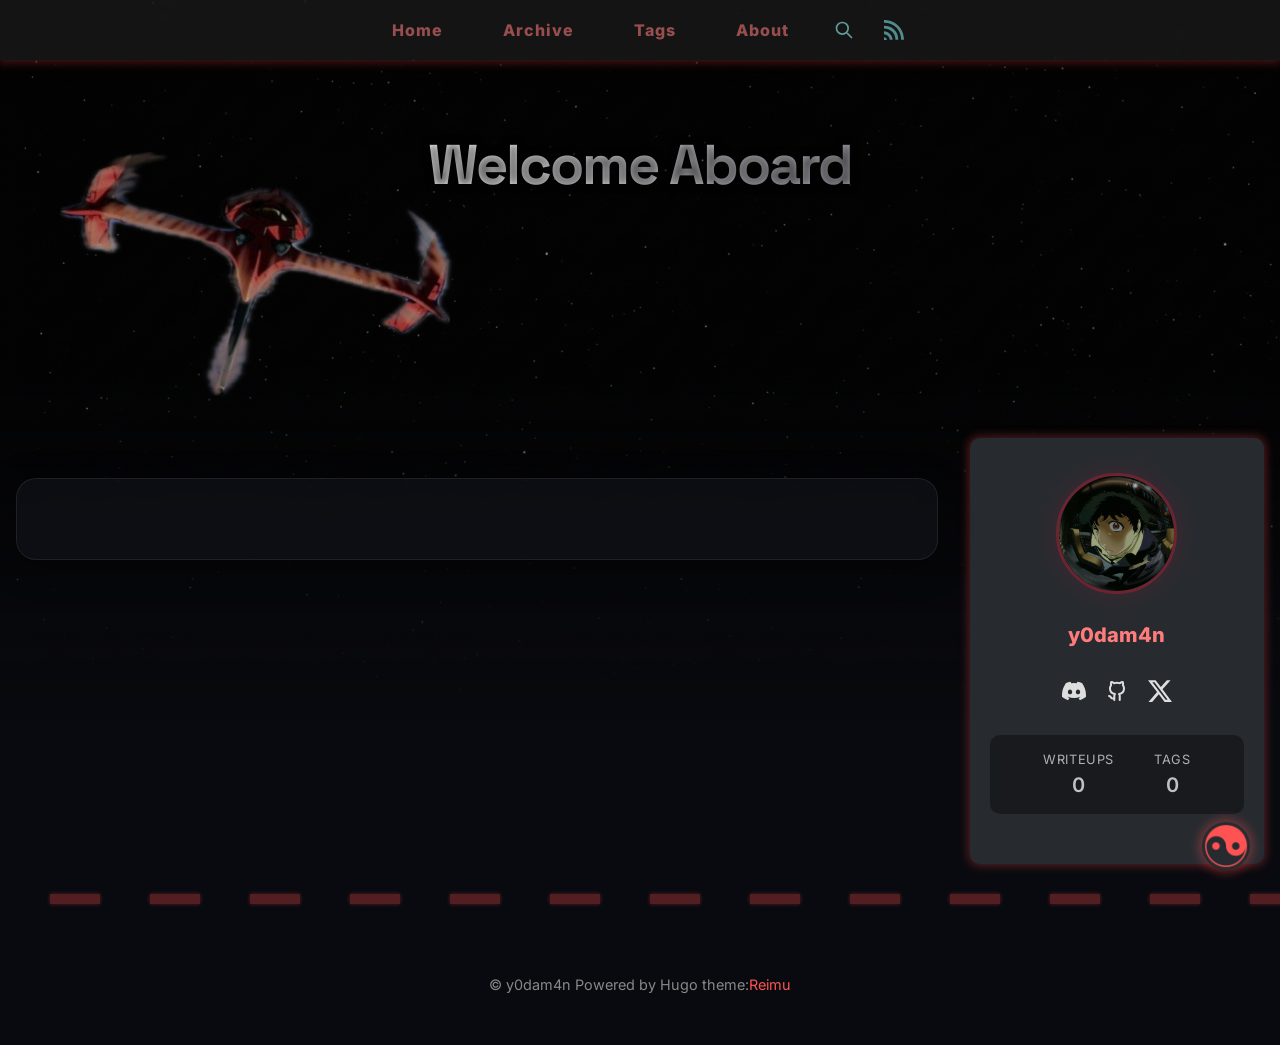
==== commit 58e7f6c9: "Second Commit" ====
--- a/index.html
+++ b/index.html
@@ -327,7 +327,7 @@
   <div class="custom-sidebar-social">
     <a href="https://discordapp.com/users/y0dam4n" target="_blank" class="custom-social-link" aria-label="Discord" rel="noopener nofollow noreferrer">
       <img src="./images/discord.svg" alt="discord" class="custom-social-img">
-    </a><a href="https://github.com/Shreyas-Rajesh" target="_blank" class="custom-social-link" aria-label="GitHub" rel="noopener nofollow noreferrer">
+    </a><a href="https://github.com/y0dam4n" target="_blank" class="custom-social-link" aria-label="GitHub" rel="noopener nofollow noreferrer">
       <img src="./images/github.svg" alt="github" class="custom-social-img">
     </a><a href="https://x.com/y0dam4n" target="_blank" class="custom-social-link" aria-label="X" rel="noopener nofollow noreferrer">
       <img src="./images/X.svg" alt="x" class="custom-social-img">
@@ -501,20 +501,15 @@
   border-radius: 0 !important;
   box-shadow: none !important;
   background: transparent !important;
-  opacity: 1 !important;
+  opacity: 0.85 !important;
   display: block !important;
   object-fit: contain !important;
-}
-
- 
-[data-theme="dark"] .custom-social-img {
-  filter: brightness(1.3) !important;
-}
-
- 
-[data-theme="dark"] .custom-social-img[alt="github"],
-[data-theme="dark"] .custom-social-img[alt="x"] {
-  filter: invert(1) brightness(2) !important;
+  filter: brightness(0) invert(1) !important;  
+  transition: opacity 0.2s ease, transform 0.2s ease !important;
+}
+
+.custom-social-link:hover .custom-social-img {
+  opacity: 1 !important;
 }
 
 .sidebar-state {
@@ -1224,7 +1219,7 @@
   <div class="custom-sidebar-social">
     <a href="https://discordapp.com/users/y0dam4n" target="_blank" class="custom-social-link" aria-label="Discord" rel="noopener nofollow noreferrer">
       <img src="./images/discord.svg" alt="discord" class="custom-social-img">
-    </a><a href="https://github.com/Shreyas-Rajesh" target="_blank" class="custom-social-link" aria-label="GitHub" rel="noopener nofollow noreferrer">
+    </a><a href="https://github.com/y0dam4n" target="_blank" class="custom-social-link" aria-label="GitHub" rel="noopener nofollow noreferrer">
       <img src="./images/github.svg" alt="github" class="custom-social-img">
     </a><a href="https://x.com/y0dam4n" target="_blank" class="custom-social-link" aria-label="X" rel="noopener nofollow noreferrer">
       <img src="./images/X.svg" alt="x" class="custom-social-img">
@@ -1416,20 +1411,15 @@
   border-radius: 0 !important;
   box-shadow: none !important;
   background: transparent !important;
-  opacity: 1 !important;
+  opacity: 0.85 !important;
   display: block !important;
   object-fit: contain !important;
-}
-
- 
-[data-theme="dark"] .custom-social-img {
-  filter: brightness(1.3) !important;
-}
-
- 
-[data-theme="dark"] .custom-social-img[alt="github"],
-[data-theme="dark"] .custom-social-img[alt="x"] {
-  filter: invert(1) brightness(2) !important;
+  filter: brightness(0) invert(1) !important;  
+  transition: opacity 0.2s ease, transform 0.2s ease !important;
+}
+
+.custom-social-link:hover .custom-social-img {
+  opacity: 1 !important;
 }
 
 .sidebar-state {
